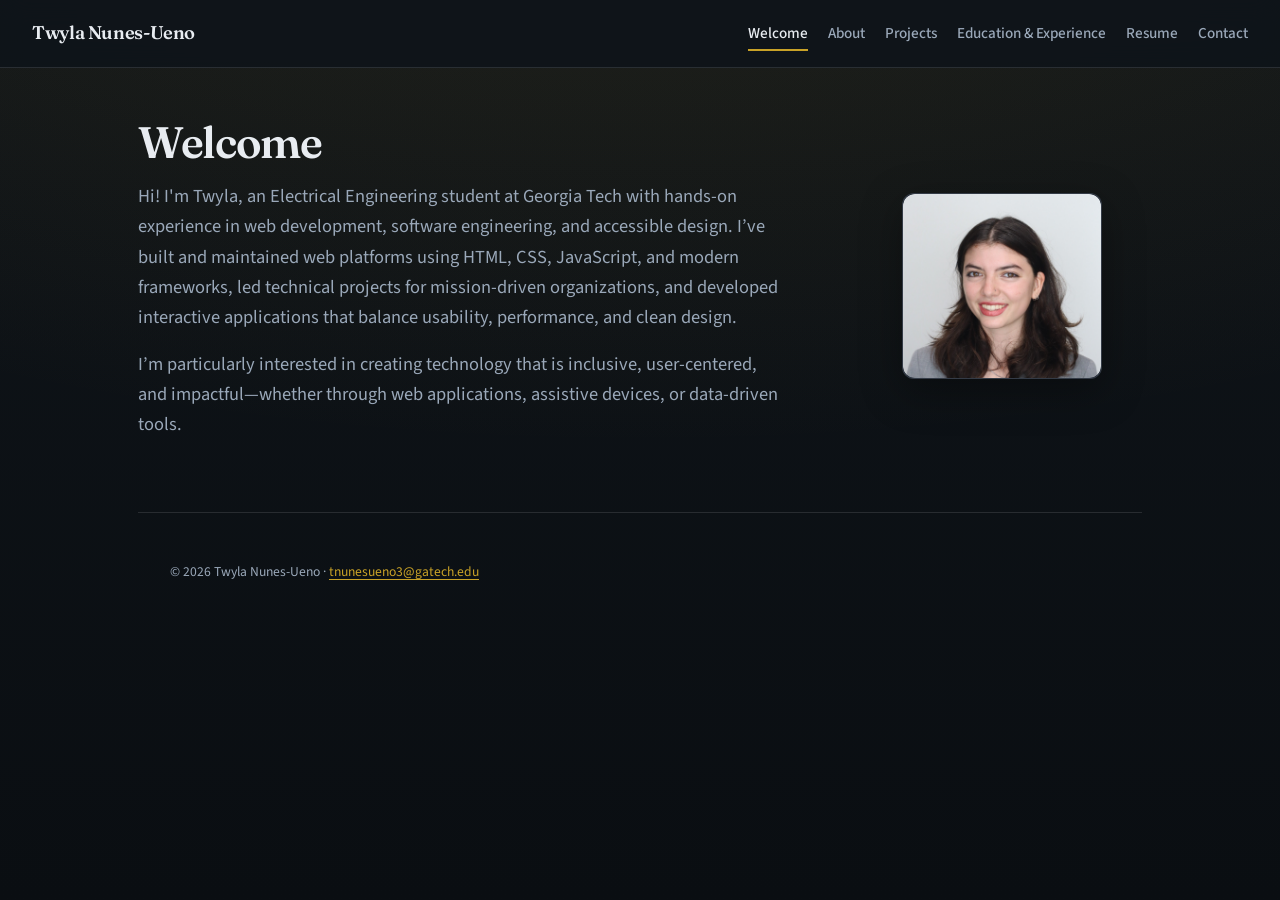
==== index.html @ 1e6d78b4 "BELLO FIRST COMMIT" ====
<!DOCTYPE html>
<html lang="en">
  <head>
    <meta charset="utf-8" />
    <meta name="viewport" content="width=device-width, initial-scale=1" />
    <title>Twyla Nunes-Ueno | Welcome</title>
    <meta
      name="description"
      content="Electrical Engineering student at Georgia Tech — portfolio, projects, and resume."
    />
    <link rel="preconnect" href="https://fonts.googleapis.com" />
    <link rel="preconnect" href="https://fonts.gstatic.com" crossorigin />
    <link
      href="https://fonts.googleapis.com/css2?family=Fraunces:opsz,wght@9..144,500;9..144,600&family=Source+Sans+3:ital,wght@0,400;0,600;1,400&display=swap"
      rel="stylesheet"
    />
    <link rel="stylesheet" href="css/styles.css" />
  </head>
  <body>
    <header class="site-header">
      <a class="logo" href="index.html">Twyla Nunes-Ueno</a>
      <button
        type="button"
        class="nav-toggle"
        aria-expanded="false"
        aria-controls="site-nav"
      >
        Menu
      </button>
      <nav class="site-nav" id="site-nav" aria-label="Primary">
        <ul>
          <li><a href="index.html">Welcome</a></li>
          <li><a href="about.html">About</a></li>
          <li><a href="projects.html">Projects</a></li>
          <li><a href="education.html">Education &amp; Experience</a></li>
          <li><a href="resume.html">Resume</a></li>
          <li><a href="contact.html">Contact</a></li>
        </ul>
      </nav>
    </header>

    <main>
      <section class="hero">
        <div class="hero-text">
          <h1>Welcome</h1>
          <p class="lead">
            Hi! I'm Twyla, an Electrical Engineering student at Georgia Tech with hands-on experience in web development, software engineering, and accessible design. I’ve built and maintained web platforms using HTML, CSS, JavaScript, and modern frameworks, led technical projects for mission-driven organizations, and developed interactive applications that balance usability, performance, and clean design.
          </p>
          <p class="lead">
          I’m particularly interested in creating technology that is inclusive, user-centered, and impactful—whether through web applications, assistive devices, or data-driven tools.
          </p>
        
        </div>
        <figure class="hero-card">
          <img
            src="Twyla Nunes-Ueno_Headshot.jpg"
            alt="Placeholder graphic inviting a professional headshot upload"
            width="560"
            height="640"
          />
        </figure>
      </section>

    <footer class="site-footer">
      <p style="margin-top: 1rem">
        © <span id="y"></span> Twyla Nunes-Ueno ·
        <a href="mailto:tnunesueno3@gatech.edu">tnunesueno3@gatech.edu</a>
      </p>
      <script>
        document.getElementById("y").textContent = new Date().getFullYear();
      </script>
    </footer>

    <script src="js/data.js"></script>
    <script src="js/main.js"></script>
  </body>
</html>
---- css/styles.css ----
/* Twyla Nunes-Ueno — ePortfolio */
:root {
  --bg: #0f1419;
  --bg-elevated: #1a222d;
  --surface: #232f3e;
  --text: #e8ecf1;
  --text-muted: #9aa8b9;
  --accent: #c9a227;
  --accent-soft: rgba(201, 162, 39, 0.15);
  --accent-hover: #e0b82e;
  --border: rgba(232, 236, 241, 0.12);
  --font-sans: "Source Sans 3", "Segoe UI", system-ui, sans-serif;
  --font-display: "Fraunces", Georgia, serif;
  --radius: 12px;
  --shadow: 0 12px 40px rgba(0, 0, 0, 0.35);
  --max: 72ch;
  --header-h: 4.25rem;
}

*,
*::before,
*::after {
  box-sizing: border-box;
}

html {
  scroll-behavior: smooth;
}

body {
  margin: 0;
  min-height: 100vh;
  font-family: var(--font-sans);
  font-size: 1.05rem;
  line-height: 1.65;
  color: var(--text);
  background: var(--bg);
  background-image:
    radial-gradient(ellipse 120% 80% at 50% -30%, rgba(201, 162, 39, 0.12), transparent),
    linear-gradient(180deg, var(--bg) 0%, #0a0e12 100%);
}

img {
  max-width: 100%;
  height: auto;
  display: block;
  border-radius: var(--radius);
}

a {
  color: var(--accent);
  text-decoration-thickness: 1px;
  text-underline-offset: 3px;
}

a:hover {
  color: var(--accent-hover);
}

.site-header {
  position: sticky;
  top: 0;
  z-index: 100;
  display: flex;
  align-items: center;
  justify-content: space-between;
  gap: 1rem;
  padding: 0.75rem clamp(1rem, 4vw, 2rem);
  min-height: var(--header-h);
  background: rgba(15, 20, 25, 0.92);
  backdrop-filter: blur(12px);
  border-bottom: 1px solid var(--border);
}

.logo {
  font-family: var(--font-display);
  font-weight: 600;
  font-size: 1.15rem;
  color: var(--text);
  text-decoration: none;
  letter-spacing: -0.02em;
}

.logo:hover {
  color: var(--accent);
}

.nav-toggle {
  display: none;
  background: var(--surface);
  border: 1px solid var(--border);
  color: var(--text);
  padding: 0.5rem 0.75rem;
  border-radius: 8px;
  cursor: pointer;
  font-size: 0.9rem;
}

.site-nav ul {
  list-style: none;
  margin: 0;
  padding: 0;
  display: flex;
  flex-wrap: wrap;
  gap: 0.25rem 1.25rem;
  align-items: center;
}

.site-nav a {
  color: var(--text-muted);
  text-decoration: none;
  font-weight: 500;
  font-size: 0.95rem;
  padding: 0.35rem 0;
  border-bottom: 2px solid transparent;
}

.site-nav a:hover,
.site-nav a[aria-current="page"] {
  color: var(--text);
  border-bottom-color: var(--accent);
}

main {
  padding: clamp(1.5rem, 4vw, 3rem);
  padding-bottom: 4rem;
  max-width: 1100px;
  margin: 0 auto;
}

.hero {
  display: grid;
  gap: clamp(1.5rem, 3vw, 2.5rem);
  align-items: center;
  margin-bottom: clamp(2rem, 5vw, 3.5rem);
}

@media (min-width: 768px) {
  .hero {
    grid-template-columns: 1fr 280px;
  }
}

.hero-text h1 {
  font-family: var(--font-display);
  font-size: clamp(2rem, 5vw, 2.75rem);
  font-weight: 600;
  line-height: 1.2;
  margin: 0 0 0.75rem;
  letter-spacing: -0.03em;
}

.lead {
  font-size: 1.15rem;
  color: var(--text-muted);
  margin: 0 0 1rem;
  max-width: var(--max);
}

.hero-card {
  background: var(--bg-elevated);
  border: 1px solid var(--border);
  border-radius: var(--radius);
  overflow: hidden;
  box-shadow: var(--shadow);
}

.hero-card figcaption {
  padding: 0.65rem 1rem;
  font-size: 0.8rem;
  color: var(--text-muted);
  border-top: 1px solid var(--border);
}

.quote-block {
  margin: 2rem 0;
  padding: 1.25rem 1.5rem;
  border-left: 4px solid var(--accent);
  background: var(--accent-soft);
  border-radius: 0 var(--radius) var(--radius) 0;
  max-width: var(--max);
}

.quote-block blockquote {
  margin: 0;
  font-family: var(--font-display);
  font-size: 1.2rem;
  font-style: italic;
  line-height: 1.5;
}

.quote-block cite {
  display: block;
  margin-top: 0.75rem;
  font-size: 0.9rem;
  font-style: normal;
  color: var(--text-muted);
}

.roadmap {
  display: grid;
  gap: 1rem;
  margin-top: 2rem;
}

@media (min-width: 600px) {
  .roadmap {
    grid-template-columns: repeat(2, 1fr);
  }
}

.roadmap a {
  display: block;
  padding: 1.25rem 1.35rem;
  background: var(--bg-elevated);
  border: 1px solid var(--border);
  border-radius: var(--radius);
  color: var(--text);
  text-decoration: none;
  transition: border-color 0.2s, transform 0.2s;
}

.roadmap a:hover {
  border-color: var(--accent);
  transform: translateY(-2px);
}

.roadmap h2 {
  font-family: var(--font-display);
  font-size: 1.1rem;
  margin: 0 0 0.35rem;
  color: var(--accent);
}

.roadmap p {
  margin: 0;
  font-size: 0.95rem;
  color: var(--text-muted);
}

.page-title {
  font-family: var(--font-display);
  font-size: clamp(1.75rem, 4vw, 2.25rem);
  margin: 0 0 0.5rem;
}

.subtitle {
  color: var(--text-muted);
  margin: 0 0 2rem;
  max-width: 60ch;
}

.prose {
  max-width: var(--max);
}

#education-section {
  margin-bottom: 3rem;
}

.prose h2 {
  font-family: var(--font-display);
  font-size: 1.35rem;
  margin: 2rem 0 0.75rem;
  color: var(--text);
}

.prose h3 {
  font-size: 1.1rem;
  margin: 1.5rem 0 0.5rem;
  color: var(--accent);
}

.prose p {
  margin: 0 0 1rem;
}

.prose ul {
  margin: 0 0 1rem;
  padding-left: 1.35rem;
}

.prose li {
  margin-bottom: 0.35rem;
}

.skills-grid {
  display: grid;
  grid-template-columns: repeat(auto-fit, minmax(200px, 1fr));
  gap: 1.5rem;
}

.skill-category h3 {
  font-size: 1rem;
  margin: 0 0 0.5rem;
  color: var(--accent);
}

.skill-category p {
  margin: 0;
  font-size: 0.9rem;
  color: var(--text-muted);
}

.timeline {
  position: relative;
  margin: 2rem 0;
  padding-left: 1.5rem;
  border-left: 2px solid var(--accent);
}

.timeline-item {
  margin-bottom: 1.75rem;
  padding-left: 0.5rem;
}

.timeline-item h3 {
  margin: 0 0 0.25rem;
  font-size: 1.05rem;
}

.timeline-meta {
  font-size: 0.9rem;
  color: var(--text-muted);
  margin: 0 0 0.5rem;
}

.steps-list {
  counter-reset: step;
  list-style: none;
  padding: 0;
  margin: 1rem 0 2rem;
}

.steps-list li {
  counter-increment: step;
  position: relative;
  padding: 0.85rem 1rem 0.85rem 3rem;
  margin-bottom: 0.75rem;
  background: var(--bg-elevated);
  border-radius: var(--radius);
  border: 1px solid var(--border);
}

.steps-list li::before {
  content: counter(step);
  position: absolute;
  left: 1rem;
  top: 50%;
  transform: translateY(-50%);
  width: 1.75rem;
  height: 1.75rem;
  line-height: 1.75rem;
  text-align: center;
  font-weight: 700;
  font-size: 0.85rem;
  background: var(--accent);
  color: var(--bg);
  border-radius: 50%;
}

.project-list {
  display: flex;
  flex-direction: column;
  gap: 2.5rem;
}

.project-card {
  background: var(--bg-elevated);
  border: 1px solid var(--border);
  border-radius: var(--radius);
  overflow: hidden;
  box-shadow: var(--shadow);
}

.project-card.featured {
  border-color: rgba(201, 162, 39, 0.35);
}

.project-card-header {
  padding: 1.25rem 1.5rem 0;
}

.project-card-header h2 {
  font-family: var(--font-display);
  font-size: 1.45rem;
  margin: 0 0 0.35rem;
}

.project-meta {
  font-size: 0.9rem;
  color: var(--text-muted);
  margin: 0 0 1rem;
}

.tag-row {
  display: flex;
  flex-wrap: wrap;
  gap: 0.4rem;
  margin-bottom: 1rem;
}

.tag {
  font-size: 0.75rem;
  text-transform: uppercase;
  letter-spacing: 0.06em;
  padding: 0.25rem 0.55rem;
  background: var(--surface);
  border-radius: 6px;
  color: var(--text-muted);
}

.tag.highlight {
  background: var(--accent-soft);
  color: var(--accent);
}

.project-body {
  padding: 0 1.5rem 1.5rem;
}

.project-body .prose {
  max-width: none;
}

.project-media {
  display: grid;
  gap: 1rem;
  margin: 1rem 0;
}

@media (min-width: 640px) {
  .project-media.cols-2 {
    grid-template-columns: repeat(2, 1fr);
  }
}

.media-caption {
  font-size: 0.8rem;
  color: var(--text-muted);
  margin-top: 0.35rem;
}

.experience-grid,
.contact-grid {
  display: flex;
  flex-direction: column;
  gap: 1.5rem;
}

.education-grid {
  display: grid;
  gap: 1.5rem;
  width: 100%;
  max-width: 100%;
}

@media (min-width: 640px) {
  .education-grid {
    grid-template-columns: repeat(2, minmax(0, 1fr));
  }

  .contact-grid {
    display: grid;
    grid-template-columns: repeat(auto-fit, minmax(260px, 1fr));
    gap: 1.25rem;
  }
}

@media (min-width: 960px) {
  .education-grid {
    grid-template-columns: repeat(2, minmax(360px, 1fr));
  }
}

.exp-card {
  background: var(--bg-elevated);
  border: 1px solid var(--border);
  border-radius: var(--radius);
  padding: 1.35rem 1.5rem;
}

.exp-card h3 {
  margin: 0 0 0.25rem;
  font-size: 1.1rem;
}

.exp-card .org {
  color: var(--accent);
  font-weight: 600;
  margin: 0;
}

.exp-card .when {
  font-size: 0.9rem;
  color: var(--text-muted);
  margin: 0.25rem 0 0.75rem;
}

.resume-actions {
  display: flex;
  flex-wrap: wrap;
  gap: 0.75rem;
  margin: 1.5rem 0 2rem;
}

.btn {
  display: inline-flex;
  align-items: center;
  gap: 0.5rem;
  padding: 0.65rem 1.25rem;
  font-size: 0.95rem;
  font-weight: 600;
  border-radius: 8px;
  text-decoration: none;
  cursor: pointer;
  border: none;
  font-family: inherit;
}

.btn-primary {
  background: var(--accent);
  color: var(--bg);
}

.btn-primary:hover {
  background: var(--accent-hover);
  color: var(--bg);
}

.btn-secondary {
  background: transparent;
  color: var(--text);
  border: 1px solid var(--border);
}

.btn-secondary:hover {
  border-color: var(--accent);
  color: var(--accent);
}

.resume-sheet {
  background: #fff;
  color: #1a1a1a;
  padding: clamp(1.5rem, 4vw, 2.5rem);
  border-radius: var(--radius);
  max-width: 8.5in;
  margin: 0 auto;
  box-shadow: var(--shadow);
  font-size: 0.95rem;
  line-height: 1.5;
}

.resume-sheet h1 {
  font-size: 1.5rem;
  margin: 0 0 0.25rem;
  color: #111;
}

.resume-sheet .contact-line {
  font-size: 0.9rem;
  color: #444;
  margin: 0 0 1.25rem;
  border-bottom: 2px solid #c9a227;
  padding-bottom: 0.75rem;
}

.resume-sheet h2 {
  font-size: 0.85rem;
  text-transform: uppercase;
  letter-spacing: 0.08em;
  color: #333;
  margin: 1.25rem 0 0.5rem;
  border-bottom: 1px solid #ddd;
  padding-bottom: 0.25rem;
}

.resume-sheet h3 {
  font-size: 1rem;
  margin: 0.75rem 0 0.15rem;
  color: #111;
}

.resume-sheet .resume-meta {
  font-size: 0.85rem;
  color: #555;
  margin: 0 0 0.35rem;
}

.resume-sheet ul {
  margin: 0 0 0.5rem;
  padding-left: 1.2rem;
}

.resume-sheet li {
  margin-bottom: 0.25rem;
}

.resume-sheet .skills-block {
  columns: 2;
  gap: 1.5rem;
}

@media (max-width: 500px) {
  .resume-sheet .skills-block {
    columns: 1;
  }
}

.site-footer {
  margin-top: auto;
  padding: 2rem clamp(1rem, 4vw, 2rem);
  border-top: 1px solid var(--border);
  font-size: 0.85rem;
  color: var(--text-muted);
  max-width: 1100px;
  margin-left: auto;
  margin-right: auto;
}

.site-footer h2 {
  font-size: 0.9rem;
  margin: 0 0 0.5rem;
  color: var(--text);
}

.credits-list {
  margin: 0;
  padding-left: 1.2rem;
}

.credits-list li {
  margin-bottom: 0.35rem;
}

.visually-hidden {
  position: absolute;
  width: 1px;
  height: 1px;
  padding: 0;
  margin: -1px;
  overflow: hidden;
  clip: rect(0, 0, 0, 0);
  border: 0;
}

/* Decorative SVG on welcome */
.hero-graphic {
  width: 100%;
  max-width: 320px;
  margin: 0 auto;
  opacity: 0.9;
}

@media (max-width: 767px) {
  .nav-toggle {
    display: block;
  }

  .site-nav {
    position: absolute;
    top: 100%;
    left: 0;
    right: 0;
    background: var(--bg-elevated);
    border-bottom: 1px solid var(--border);
    padding: 1rem;
    display: none;
  }

  .site-nav.is-open {
    display: block;
  }

  .site-nav ul {
    flex-direction: column;
    align-items: stretch;
  }

  .site-header {
    flex-wrap: wrap;
  }

  .site-nav a[aria-current="page"] {
    border-bottom-color: transparent;
    color: var(--accent);
  }
}

body.nav-open {
  overflow: hidden;
}
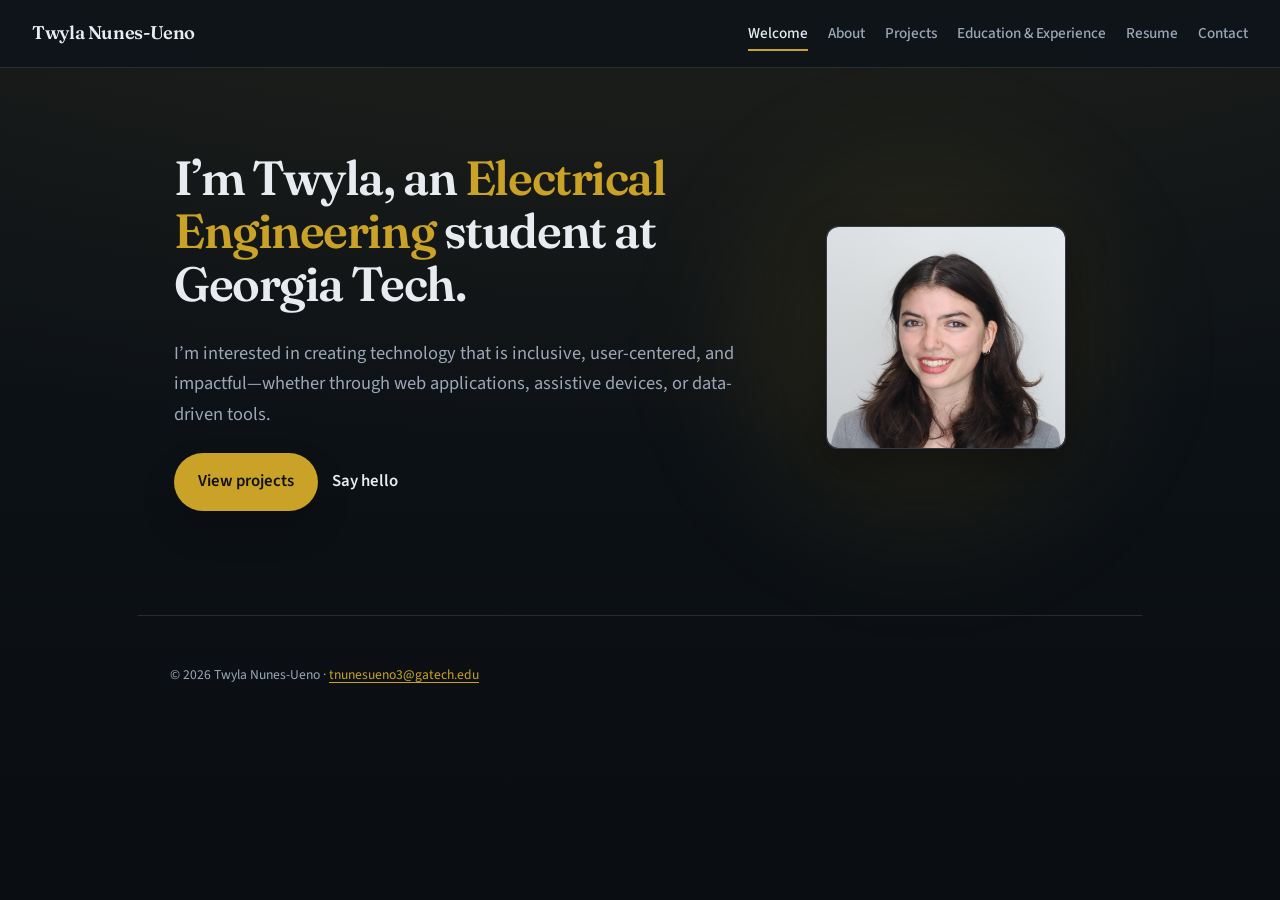
==== commit 3aa863fe: "new welcome page" ====
--- a/index.html
+++ b/index.html
@@ -42,14 +42,15 @@
     <main>
       <section class="hero">
         <div class="hero-text">
-          <h1>Welcome</h1>
+          <h1> I’m Twyla, an <span class="hero-highlight">Electrical Engineering</span> student at Georgia Tech.</h1>
+          <br>
           <p class="lead">
-            Hi! I'm Twyla, an Electrical Engineering student at Georgia Tech with hands-on experience in web development, software engineering, and accessible design. I’ve built and maintained web platforms using HTML, CSS, JavaScript, and modern frameworks, led technical projects for mission-driven organizations, and developed interactive applications that balance usability, performance, and clean design.
+            I’m interested in creating technology that is inclusive, user-centered, and impactful—whether through web applications, assistive devices, or data-driven tools.
           </p>
-          <p class="lead">
-          I’m particularly interested in creating technology that is inclusive, user-centered, and impactful—whether through web applications, assistive devices, or data-driven tools.
-          </p>
-        
+          <div class="hero-actions">
+            <a class="hero-button" href="projects.html">View projects</a>
+            <a class="hero-link" href="contact.html">Say hello</a>
+          </div>
         </div>
         <figure class="hero-card">
           <img
--- a/css/styles.css
+++ b/css/styles.css
@@ -129,40 +129,199 @@
 }
 
 .hero {
+  position: relative;
   display: grid;
   gap: clamp(1.5rem, 3vw, 2.5rem);
   align-items: center;
   margin-bottom: clamp(2rem, 5vw, 3.5rem);
+  padding: clamp(1.5rem, 3vw, 2.25rem);
+}
+
+.hero::before {
+  content: "";
+  position: absolute;
+  top: -20%;
+  right: -10%;
+  width: 40rem;
+  height: 40rem;
+  border-radius: 50%;
+  background: radial-gradient(circle at center, rgba(201, 162, 39, 0.16), transparent 55%);
+  filter: blur(45px);
+  pointer-events: none;
+  z-index: 0;
 }
 
 @media (min-width: 768px) {
   .hero {
-    grid-template-columns: 1fr 280px;
-  }
+    grid-template-columns: 1fr 320px;
+  }
+}
+
+.hero-text {
+  position: relative;
+  z-index: 1;
 }
 
 .hero-text h1 {
   font-family: var(--font-display);
-  font-size: clamp(2rem, 5vw, 2.75rem);
+  font-size: clamp(2rem, 5vw, 3rem);
   font-weight: 600;
-  line-height: 1.2;
+  line-height: 1.1;
+  margin: 0;
+  letter-spacing: -0.03em;
+}
+
+.hero-highlight {
+  color: var(--accent);
+}
+
+.eyebrow {
   margin: 0 0 0.75rem;
-  letter-spacing: -0.03em;
-}
-
-.lead {
-  font-size: 1.15rem;
-  color: var(--text-muted);
-  margin: 0 0 1rem;
-  max-width: var(--max);
+  color: var(--accent);
+  font-size: 0.85rem;
+  letter-spacing: 0.24em;
+  text-transform: uppercase;
+}
+
+.hero-actions {
+  display: flex;
+  flex-wrap: wrap;
+  gap: 0.85rem;
+  margin: 1.5rem 0 0.75rem;
+}
+
+.hero-button,
+.hero-link {
+  font-weight: 600;
+  transition: transform 0.2s ease, background-color 0.2s ease, color 0.2s ease;
+}
+
+.hero-button {
+  display: inline-flex;
+  align-items: center;
+  justify-content: center;
+  padding: 0.95rem 1.5rem;
+  border-radius: 999px;
+  background: var(--accent);
+  color: #111;
+  text-decoration: none;
+  box-shadow: 0 18px 35px rgba(0, 0, 0, 0.18);
+}
+
+.hero-button:hover {
+  background: var(--accent-hover);
+  transform: translateY(-1px);
+}
+
+.hero-link {
+  color: var(--text);
+  text-decoration: none;
+  align-self: center;
+  border-bottom: 1px solid transparent;
+}
+
+.hero-link:hover {
+  border-bottom-color: var(--accent);
+}
+
+.hero-features {
+  display: grid;
+  gap: 1rem;
+  margin-top: 1.25rem;
+}
+
+@media (min-width: 640px) {
+  .hero-features {
+    grid-template-columns: repeat(3, minmax(0, 1fr));
+  }
+}
+
+.feature-card {
+  padding: 1.2rem 1.25rem;
+  background: rgba(255, 255, 255, 0.04);
+  border: 1px solid rgba(255, 255, 255, 0.08);
+  border-radius: var(--radius);
+}
+
+.feature-card p {
+  margin: 0 0 0.65rem;
+  color: var(--text-muted);
+  font-size: 0.85rem;
+  text-transform: uppercase;
+  letter-spacing: 0.12em;
+}
+
+.feature-card strong {
+  display: block;
+  color: var(--text);
+  font-size: 0.95rem;
+  line-height: 1.4;
 }
 
 .hero-card {
+  position: relative;
   background: var(--bg-elevated);
   border: 1px solid var(--border);
   border-radius: var(--radius);
   overflow: hidden;
   box-shadow: var(--shadow);
+  transition: transform 0.3s ease, box-shadow 0.3s ease;
+  z-index: 1;
+}
+
+.hero-card::before {
+  content: "";
+  position: absolute;
+  inset: -16px;
+  z-index: -1;
+  border-radius: calc(var(--radius) + 16px);
+  background: radial-gradient(circle at top left, rgba(201, 162, 39, 0.12), transparent 40%);
+}
+
+.hero-card:hover {
+  transform: translateY(-8px);
+  box-shadow: 0 24px 45px rgba(0, 0, 0, 0.32);
+}
+
+.hero-text > *,
+.hero-card {
+  opacity: 0;
+  transform: translateY(16px);
+  animation: fadeUp 0.7s ease forwards;
+}
+
+.hero-text h1 {
+  animation-delay: 0.1s;
+}
+
+.hero-text .lead {
+  animation-delay: 0.2s;
+}
+
+.hero-actions {
+  animation-delay: 0.3s;
+}
+
+.hero-features {
+  animation-delay: 0.35s;
+}
+
+.hero-card {
+  animation-delay: 0.4s;
+}
+
+@keyframes fadeUp {
+  to {
+    opacity: 1;
+    transform: translateY(0);
+  }
+}
+
+.lead {
+  font-size: 1.15rem;
+  color: var(--text-muted);
+  margin: 0 0 1rem;
+  max-width: var(--max);
 }
 
 .hero-card figcaption {
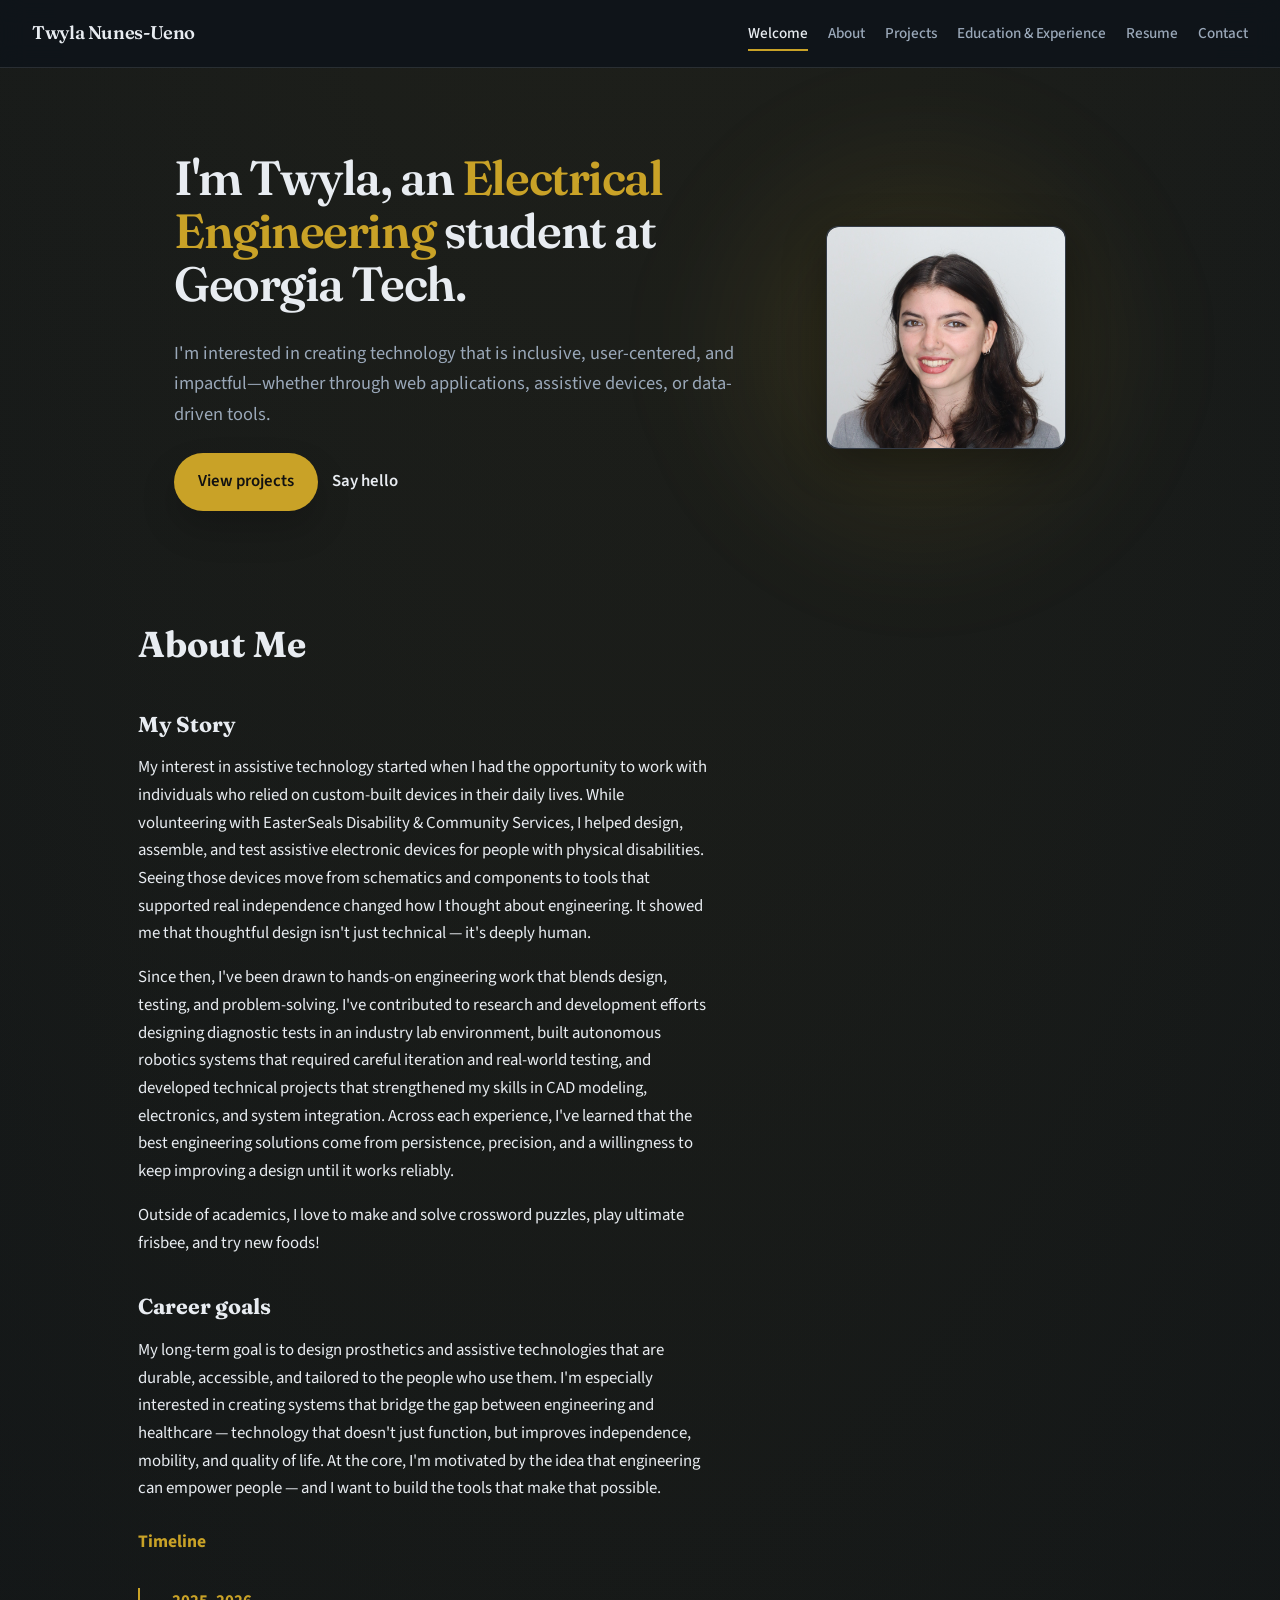
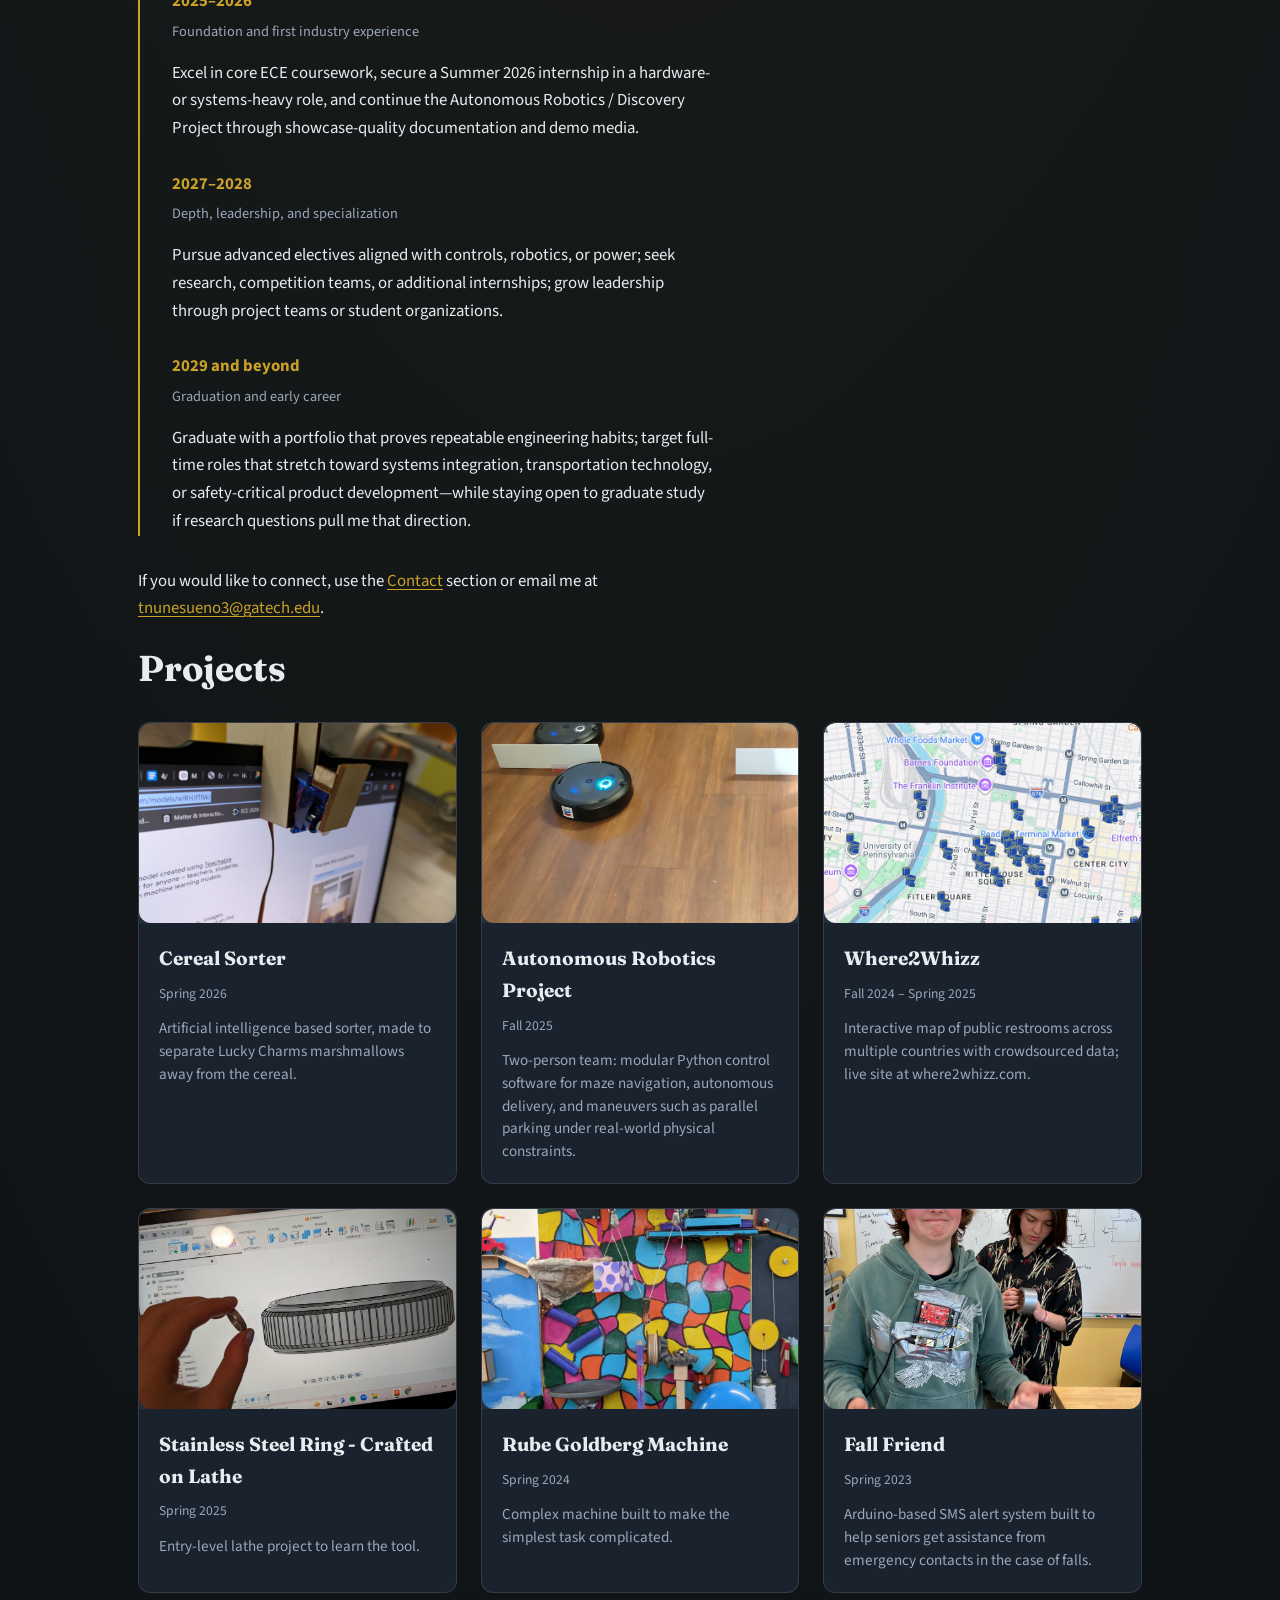
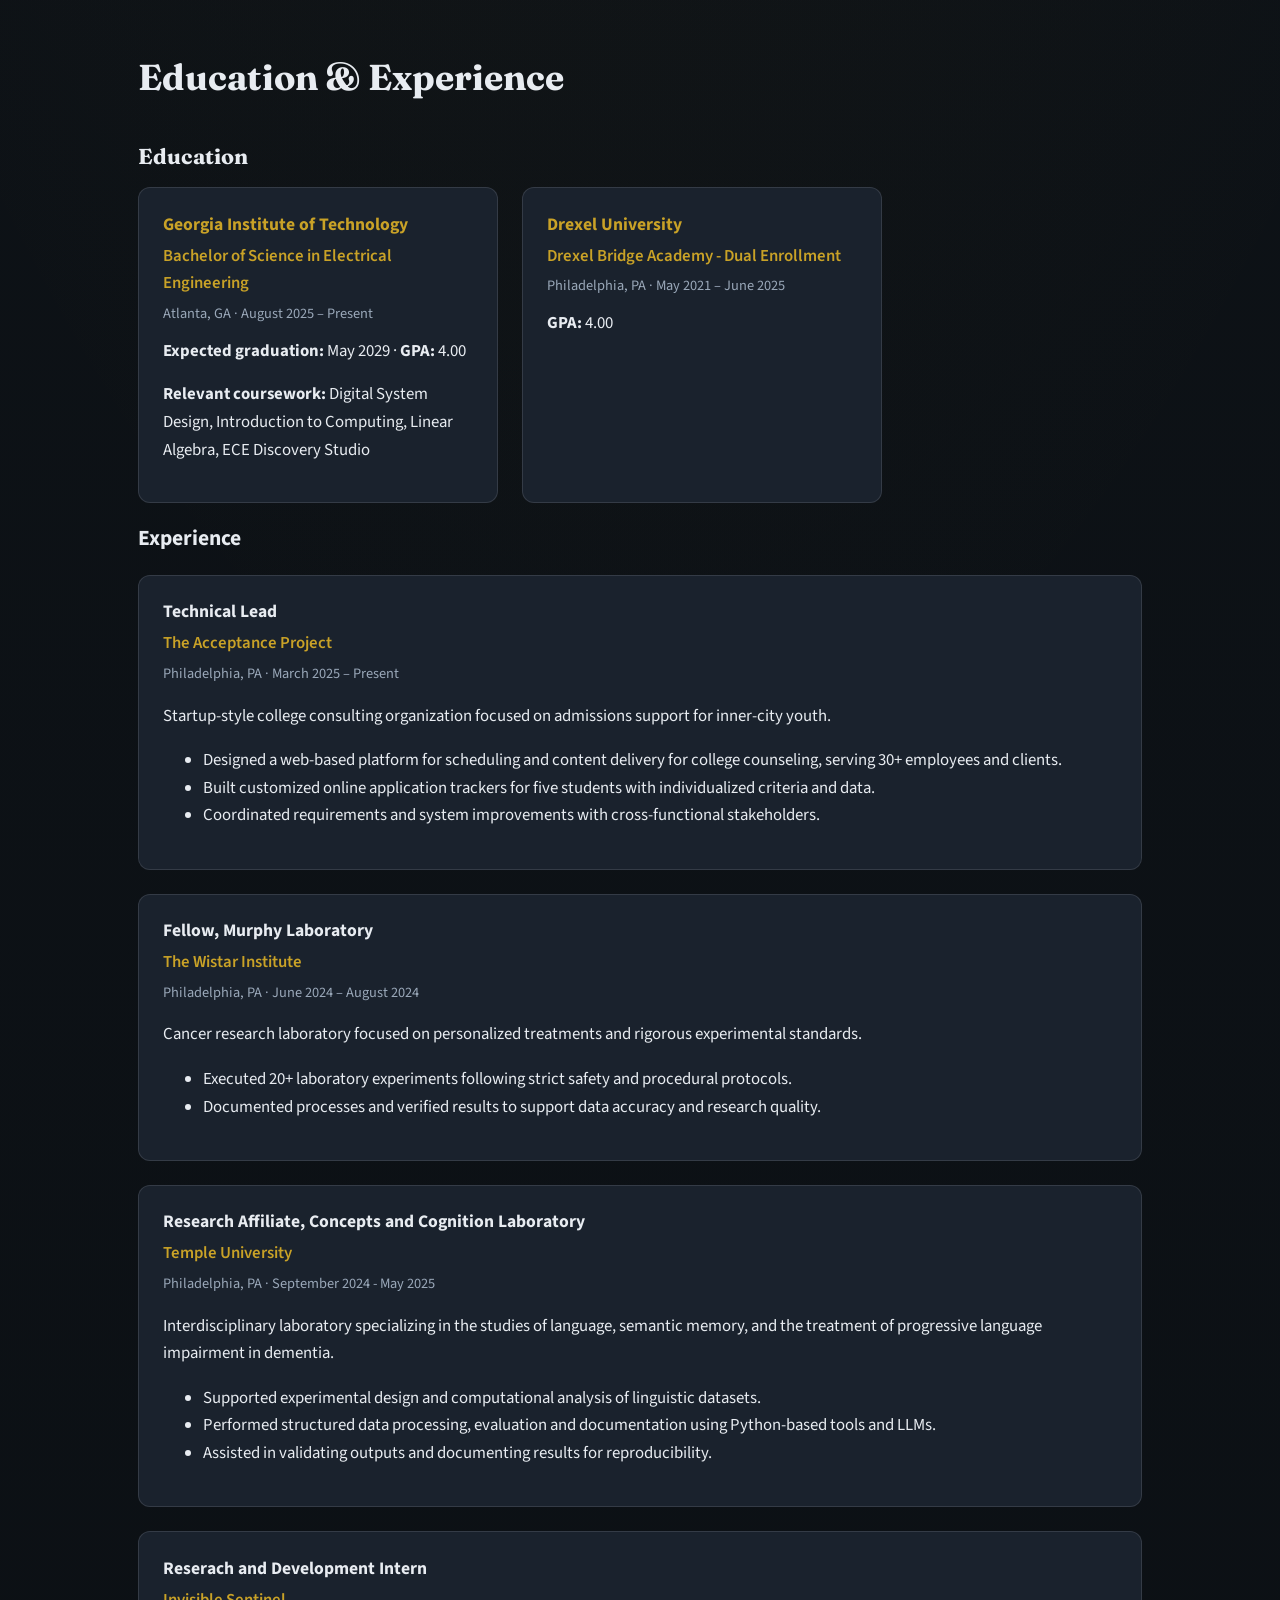
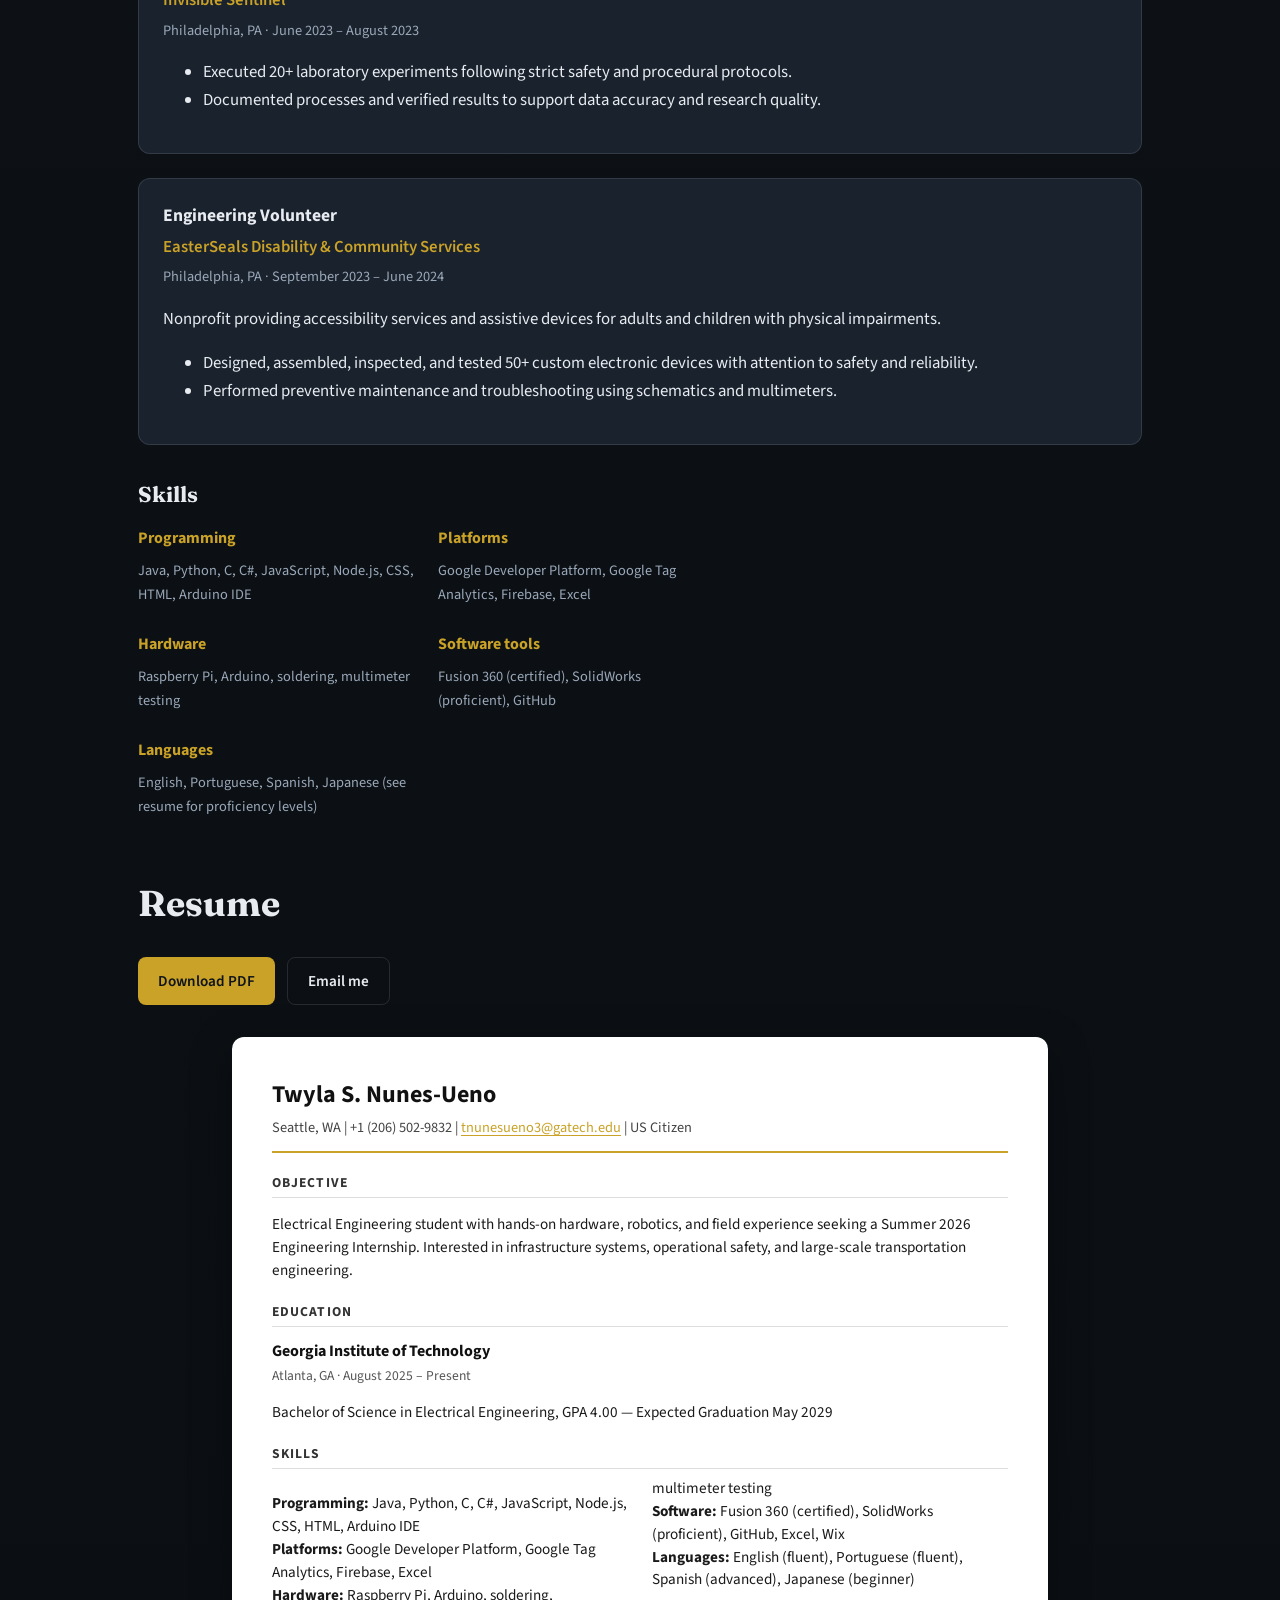
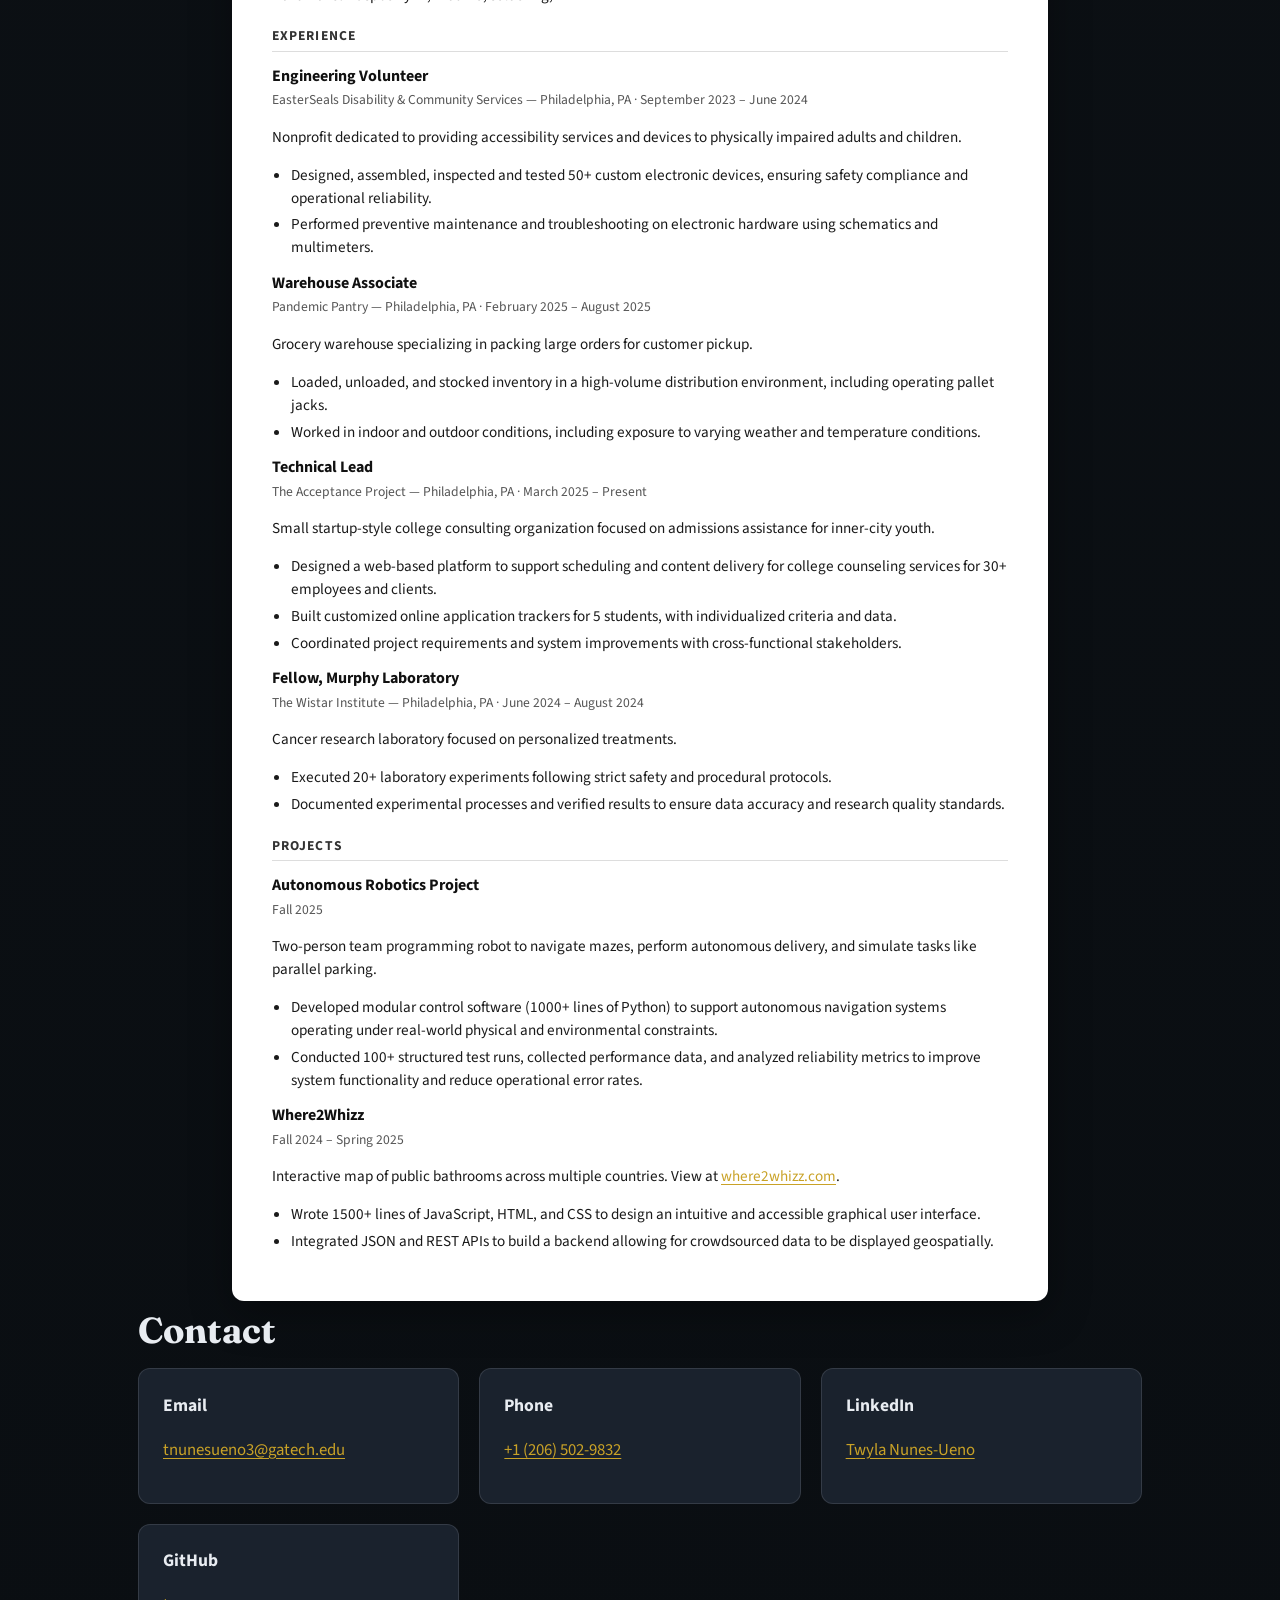
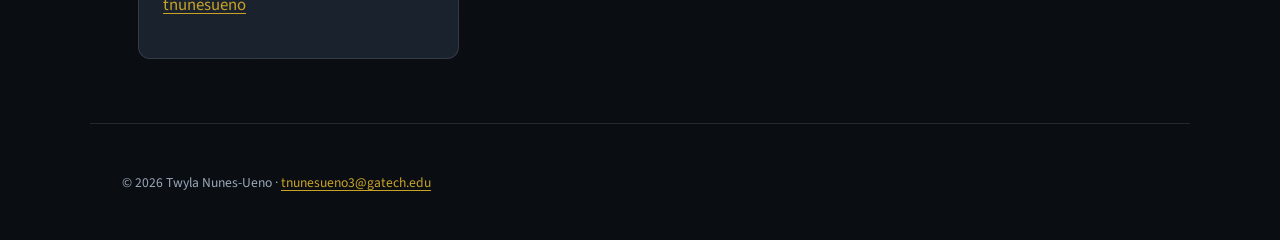
==== commit aa0fbded: "fixed up projects page and made infinite scroll" ====
--- a/index.html
+++ b/index.html
@@ -18,7 +18,7 @@
   </head>
   <body>
     <header class="site-header">
-      <a class="logo" href="index.html">Twyla Nunes-Ueno</a>
+      <a class="logo" href="#welcome">Twyla Nunes-Ueno</a>
       <button
         type="button"
         class="nav-toggle"
@@ -29,27 +29,28 @@
       </button>
       <nav class="site-nav" id="site-nav" aria-label="Primary">
         <ul>
-          <li><a href="index.html">Welcome</a></li>
-          <li><a href="about.html">About</a></li>
-          <li><a href="projects.html">Projects</a></li>
-          <li><a href="education.html">Education &amp; Experience</a></li>
-          <li><a href="resume.html">Resume</a></li>
-          <li><a href="contact.html">Contact</a></li>
+          <li><a href="#welcome">Welcome</a></li>
+          <li><a href="#about">About</a></li>
+          <li><a href="#projects">Projects</a></li>
+          <li><a href="#education">Education &amp; Experience</a></li>
+          <li><a href="#resume">Resume</a></li>
+          <li><a href="#contact">Contact</a></li>
         </ul>
       </nav>
     </header>
 
     <main>
-      <section class="hero">
+      <!-- WELCOME SECTION -->
+      <section id="welcome" class="hero">
         <div class="hero-text">
-          <h1> I’m Twyla, an <span class="hero-highlight">Electrical Engineering</span> student at Georgia Tech.</h1>
+          <h1> I'm Twyla, an <span class="hero-highlight">Electrical Engineering</span> student at Georgia Tech.</h1>
           <br>
           <p class="lead">
-            I’m interested in creating technology that is inclusive, user-centered, and impactful—whether through web applications, assistive devices, or data-driven tools.
+            I'm interested in creating technology that is inclusive, user-centered, and impactful—whether through web applications, assistive devices, or data-driven tools.
           </p>
           <div class="hero-actions">
-            <a class="hero-button" href="projects.html">View projects</a>
-            <a class="hero-link" href="contact.html">Say hello</a>
+            <a class="hero-button" href="#projects">View projects</a>
+            <a class="hero-link" href="#contact">Say hello</a>
           </div>
         </div>
         <figure class="hero-card">
@@ -62,6 +63,373 @@
         </figure>
       </section>
 
+      <!-- ABOUT SECTION -->
+      <section id="about">
+        <h1 class="page-title">About Me</h1>
+
+        <article class="prose">
+
+          <h2>My Story</h2>
+          <p>
+            My interest in assistive technology started when I had the opportunity to work with individuals who relied on custom-built devices in their daily lives. While volunteering with EasterSeals Disability & Community Services, I helped design, assemble, and test assistive electronic devices for people with physical disabilities. Seeing those devices move from schematics and components to tools that supported real independence changed how I thought about engineering. It showed me that thoughtful design isn't just technical — it's deeply human.
+          </p>
+          <p>
+            Since then, I've been drawn to hands-on engineering work that blends design, testing, and problem-solving. I've contributed to research and development efforts designing diagnostic tests in an industry lab environment, built autonomous robotics systems that required careful iteration and real-world testing, and developed technical projects that strengthened my skills in CAD modeling, electronics, and system integration. Across each experience, I've learned that the best engineering solutions come from persistence, precision, and a willingness to keep improving a design until it works reliably.
+          </p>
+          <p>
+            Outside of academics, I love to make and solve crossword puzzles, play ultimate frisbee, and try new foods!
+          </p>
+
+          <h2>Career goals</h2>
+          <p>
+            My long-term goal is to design prosthetics and assistive technologies that are durable, accessible, and tailored to the people who use them. I'm especially interested in creating systems that bridge the gap between engineering and healthcare — technology that doesn't just function, but improves independence, mobility, and quality of life.
+            At the core, I'm motivated by the idea that engineering can empower people — and I want to build the tools that make that possible.
+          </p>
+    
+
+          <h3>Timeline</h3>
+          <div class="timeline">
+            <div class="timeline-item">
+              <h3>2025–2026</h3>
+              <p class="timeline-meta">Foundation and first industry experience</p>
+              <p>
+                Excel in core ECE coursework, secure a Summer 2026 internship in
+                a hardware- or systems-heavy role, and continue the Autonomous
+                Robotics / Discovery Project through showcase-quality
+                documentation and demo media.
+              </p>
+            </div>
+            <div class="timeline-item">
+              <h3>2027–2028</h3>
+              <p class="timeline-meta">Depth, leadership, and specialization</p>
+              <p>
+                Pursue advanced electives aligned with controls, robotics, or
+                power; seek research, competition teams, or additional internships;
+                grow leadership through project teams or student organizations.
+              </p>
+            </div>
+            <div class="timeline-item">
+              <h3>2029 and beyond</h3>
+              <p class="timeline-meta">Graduation and early career</p>
+              <p>
+                Graduate with a portfolio that proves repeatable engineering
+                habits; target full-time roles that stretch toward systems
+                integration, transportation technology, or safety-critical product
+                development—while staying open to graduate study if research
+                questions pull me that direction.
+              </p>
+            </div>
+          </div>
+
+          <p>
+            If you would like to connect, use the
+            <a href="#contact">Contact</a> section or email me at
+            <a href="mailto:tnunesueno3@gatech.edu">tnunesueno3@gatech.edu</a>.
+          </p>
+        </article>
+      </section>
+
+      <!-- PROJECTS SECTION -->
+      <section id="projects">
+        <h1 class="page-title">Projects</h1>
+        <div class="projects-grid" id="project-list-root"></div>
+      </section>
+
+      <!-- PROJECT MODAL -->
+      <div id="project-modal" class="project-modal" style="display: none;">
+        <div class="modal-overlay"></div>
+        <div class="modal-content">
+          <button class="modal-close" aria-label="Close project details">×</button>
+          <div class="modal-nav">
+            <button class="nav-prev" aria-label="Previous project">← Previous</button>
+            <button class="nav-next" aria-label="Next project">Next →</button>
+          </div>
+          <div id="modal-project-content"></div>
+        </div>
+      </div>
+
+      <!-- EDUCATION & EXPERIENCE SECTION -->
+       <br>
+       <br>
+      <section id="education">
+        <h1 class="page-title">Education &amp; Experience</h1>
+
+        <section class="prose">
+          <h2>Education</h2>
+          <div class="education-grid">
+            <div class="exp-card">
+              <h3 style="margin-top: 0">Georgia Institute of Technology</h3>
+              <p class="org">Bachelor of Science in Electrical Engineering</p>
+              <p class="when">Atlanta, GA · August 2025 – Present</p>
+              <p>
+                <strong>Expected graduation:</strong> May 2029 ·
+                <strong>GPA:</strong> 4.00
+              </p>
+              <p>
+                <strong>Relevant coursework:</strong> Digital System Design, Introduction to Computing, Linear Algebra, ECE Discovery Studio 
+              </p>
+            </div>
+
+            <div class="exp-card">
+              <h3 style="margin-top: 0">Drexel University</h3>
+              <p class="org">Drexel Bridge Academy - Dual Enrollment</p>
+              <p class="when">Philadelphia, PA · May 2021 – June 2025</p>
+              <p>
+                <strong>GPA:</strong> 4.00
+              </p>
+            </div>
+          </div>
+        </section>
+        
+        <section>
+          <h2 style="font-size: 1.35rem">Experience</h2>
+          <div class="experience-grid" id="experience-list-root"></div>
+        </section>
+
+        <section class="prose" style="margin-top: 2rem">
+          <h2>Skills</h2>
+          <div class="skills-grid">
+            <div class="skill-category">
+              <h3>Programming</h3>
+              <p>Java, Python, C, C#, JavaScript, Node.js, CSS, HTML, Arduino IDE</p>
+            </div>
+            <div class="skill-category">
+              <h3>Platforms</h3>
+              <p>Google Developer Platform, Google Tag Analytics, Firebase, Excel</p>
+            </div>
+            <div class="skill-category">
+              <h3>Hardware</h3>
+              <p>Raspberry Pi, Arduino, soldering, multimeter testing</p>
+            </div>
+            <div class="skill-category">
+              <h3>Software tools</h3>
+              <p>Fusion 360 (certified), SolidWorks (proficient), GitHub</p>
+            </div>
+            <div class="skill-category">
+              <h3>Languages</h3>
+              <p>English, Portuguese, Spanish, Japanese (see resume for proficiency levels)</p>
+            </div>
+          </div>
+        </section>
+      </section>
+
+      <!-- RESUME SECTION -->
+       <br>
+       <br>
+      <section id="resume">
+        <h1 class="page-title">Resume</h1>
+
+        <div class="resume-actions">
+          <a
+            class="btn btn-primary"
+            href="assets/Twyla-Nunes-Ueno-Resume.pdf"
+            download="Twyla-Nunes-Ueno-Resume.pdf"
+            >Download PDF</a
+          >
+          <a class="btn btn-secondary" href="mailto:tnunesueno3@gatech.edu"
+            >Email me</a
+          >
+        </div>
+
+        <article class="resume-sheet" aria-label="Resume content">
+          <h1>Twyla S. Nunes-Ueno</h1>
+          <p class="contact-line">
+            Seattle, WA | +1 (206) 502-9832 |
+            <a href="mailto:tnunesueno3@gatech.edu">tnunesueno3@gatech.edu</a> |
+            US Citizen
+          </p>
+
+          <h2>Objective</h2>
+          <p>
+            Electrical Engineering student with hands-on hardware, robotics, and
+            field experience seeking a Summer 2026 Engineering Internship.
+            Interested in infrastructure systems, operational safety, and
+            large-scale transportation engineering.
+          </p>
+
+          <h2>Education</h2>
+          <h3>Georgia Institute of Technology</h3>
+          <p class="resume-meta">Atlanta, GA · August 2025 – Present</p>
+          <p>
+            Bachelor of Science in Electrical Engineering, GPA 4.00 — Expected
+            Graduation May 2029
+          </p>
+
+          <h2>Skills</h2>
+          <div class="skills-block">
+            <p>
+              <strong>Programming:</strong> Java, Python, C, C#, JavaScript,
+              Node.js, CSS, HTML, Arduino IDE<br />
+              <strong>Platforms:</strong> Google Developer Platform, Google Tag
+              Analytics, Firebase, Excel<br />
+              <strong>Hardware:</strong> Raspberry Pi, Arduino, soldering,
+              multimeter testing<br />
+              <strong>Software:</strong> Fusion 360 (certified), SolidWorks
+              (proficient), GitHub, Excel, Wix<br />
+              <strong>Languages:</strong> English (fluent), Portuguese (fluent),
+              Spanish (advanced), Japanese (beginner)
+            </p>
+          </div>
+
+          <h2>Experience</h2>
+          <h3>Engineering Volunteer</h3>
+          <p class="resume-meta">
+            EasterSeals Disability &amp; Community Services — Philadelphia, PA ·
+            September 2023 – June 2024
+          </p>
+          <p>
+            Nonprofit dedicated to providing accessibility services and devices to
+            physically impaired adults and children.
+          </p>
+          <ul>
+            <li>
+              Designed, assembled, inspected and tested 50+ custom electronic
+              devices, ensuring safety compliance and operational reliability.
+            </li>
+            <li>
+              Performed preventive maintenance and troubleshooting on electronic
+              hardware using schematics and multimeters.
+            </li>
+          </ul>
+
+          <h3>Warehouse Associate</h3>
+          <p class="resume-meta">
+            Pandemic Pantry — Philadelphia, PA · February 2025 – August 2025
+          </p>
+          <p>
+            Grocery warehouse specializing in packing large orders for customer
+            pickup.
+          </p>
+          <ul>
+            <li>
+              Loaded, unloaded, and stocked inventory in a high-volume distribution
+              environment, including operating pallet jacks.
+            </li>
+            <li>
+              Worked in indoor and outdoor conditions, including exposure to
+              varying weather and temperature conditions.
+            </li>
+          </ul>
+
+          <h3>Technical Lead</h3>
+          <p class="resume-meta">
+            The Acceptance Project — Philadelphia, PA · March 2025 – Present
+          </p>
+          <p>
+            Small startup-style college consulting organization focused on
+            admissions assistance for inner-city youth.
+          </p>
+          <ul>
+            <li>
+              Designed a web-based platform to support scheduling and content
+              delivery for college counseling services for 30+ employees and
+              clients.
+            </li>
+            <li>
+              Built customized online application trackers for 5 students, with
+              individualized criteria and data.
+            </li>
+            <li>
+              Coordinated project requirements and system improvements with
+              cross-functional stakeholders.
+            </li>
+          </ul>
+
+          <h3>Fellow, Murphy Laboratory</h3>
+          <p class="resume-meta">
+            The Wistar Institute — Philadelphia, PA · June 2024 – August 2024
+          </p>
+          <p>
+            Cancer research laboratory focused on personalized treatments.
+          </p>
+          <ul>
+            <li>
+              Executed 20+ laboratory experiments following strict safety and
+              procedural protocols.
+            </li>
+            <li>
+              Documented experimental processes and verified results to ensure
+              data accuracy and research quality standards.
+            </li>
+          </ul>
+
+          <h2>Projects</h2>
+          <h3>Autonomous Robotics Project</h3>
+          <p class="resume-meta">Fall 2025</p>
+          <p>
+            Two-person team programming robot to navigate mazes, perform
+            autonomous delivery, and simulate tasks like parallel parking.
+          </p>
+          <ul>
+            <li>
+              Developed modular control software (1000+ lines of Python) to
+              support autonomous navigation systems operating under real-world
+              physical and environmental constraints.
+            </li>
+            <li>
+              Conducted 100+ structured test runs, collected performance data,
+              and analyzed reliability metrics to improve system functionality and
+              reduce operational error rates.
+            </li>
+          </ul>
+
+          <h3>Where2Whizz</h3>
+          <p class="resume-meta">Fall 2024 – Spring 2025</p>
+          <p>
+            Interactive map of public bathrooms across multiple countries. View at
+            <a href="https://where2whizz.com" target="_blank" rel="noopener noreferrer"
+              >where2whizz.com</a
+            >.
+          </p>
+          <ul>
+            <li>
+              Wrote 1500+ lines of JavaScript, HTML, and CSS to design an
+              intuitive and accessible graphical user interface.
+            </li>
+            <li>
+              Integrated JSON and REST APIs to build a backend allowing for
+              crowdsourced data to be displayed geospatially.
+            </li>
+          </ul>
+        </article>
+      </section>
+
+      <!-- CONTACT SECTION -->
+      <section id="contact">
+        <h1 class="page-title">Contact</h1>
+
+        <div class="contact-grid">
+          <article class="exp-card">
+            <h3 style="margin-top: 0">Email</h3>
+            <p>
+              <a href="mailto:tnunesueno3@gatech.edu">tnunesueno3@gatech.edu</a>
+            </p>
+          </article>
+
+          <article class="exp-card">
+            <h3 style="margin-top: 0">Phone</h3>
+            <p>
+              <a href="tel:+12065029832">+1 (206) 502-9832</a>
+            </p>
+          </article>
+
+          <article class="exp-card">
+            <h3 style="margin-top: 0">LinkedIn</h3>
+            <p>
+              <a href="https://www.linkedin.com/in/twyla-nunes-ueno-656a4432a/">Twyla Nunes-Ueno</a>
+            </p>
+          </article>
+
+          <article class="exp-card">
+            <h3 style="margin-top: 0">GitHub</h3>
+            <p>
+              <a href="https://github.com/tnunesueno">tnunesueno</a>
+            </p>
+          </article>
+        </div>
+      </section>
+    </main>
+
     <footer class="site-footer">
       <p style="margin-top: 1rem">
         © <span id="y"></span> Twyla Nunes-Ueno ·
--- a/css/styles.css
+++ b/css/styles.css
@@ -849,3 +849,209 @@
 body.nav-open {
   overflow: hidden;
 }
+
+/* PROJECTS GRID - TILE DESIGN */
+.projects-grid {
+  display: grid;
+  grid-template-columns: repeat(auto-fit, minmax(280px, 1fr));
+  gap: 1.5rem;
+  margin-top: 1.5rem;
+}
+
+.project-tile {
+  background: var(--bg-elevated);
+  border: 1px solid var(--border);
+  border-radius: var(--radius);
+  overflow: hidden;
+  cursor: pointer;
+  transition: all 0.3s ease;
+  display: flex;
+  flex-direction: column;
+  height: 100%;
+}
+
+.project-tile:hover {
+  transform: translateY(-6px);
+  box-shadow: 0 16px 32px rgba(0, 0, 0, 0.3);
+  border-color: var(--accent);
+}
+
+.project-tile-image {
+  width: 100%;
+  height: 200px;
+  overflow: hidden;
+  background: var(--surface);
+}
+
+.project-tile-image img {
+  width: 100%;
+  height: 100%;
+  object-fit: cover;
+  transition: transform 0.3s ease;
+}
+
+.project-tile:hover .project-tile-image img {
+  transform: scale(1.05);
+}
+
+.project-tile-content {
+  padding: 1.25rem;
+  display: flex;
+  flex-direction: column;
+  flex-grow: 1;
+}
+
+.project-tile-content h3 {
+  margin: 0 0 0.5rem;
+  font-family: var(--font-display);
+  font-size: 1.2rem;
+  color: var(--text);
+}
+
+.project-tile-meta {
+  font-size: 0.85rem;
+  color: var(--text-muted);
+  margin: 0 0 0.75rem;
+}
+
+.project-tile-tagline {
+  font-size: 0.95rem;
+  color: var(--text-muted);
+  line-height: 1.5;
+  margin: 0;
+  flex-grow: 1;
+}
+
+/* MODAL STYLES */
+.project-modal {
+  position: fixed;
+  inset: 0;
+  z-index: 1000;
+  display: flex;
+  align-items: center;
+  justify-content: center;
+}
+
+.modal-overlay {
+  position: absolute;
+  inset: 0;
+  background: rgba(0, 0, 0, 0.7);
+  backdrop-filter: blur(4px);
+  z-index: -1;
+}
+
+.modal-content {
+  position: relative;
+  background: var(--bg-elevated);
+  border: 1px solid var(--border);
+  border-radius: var(--radius);
+  max-width: 90vw;
+  max-height: 90vh;
+  width: 100%;
+  overflow-y: auto;
+  box-shadow: var(--shadow);
+  padding: 0;
+  display: flex;
+  flex-direction: column;
+}
+
+@media (min-width: 768px) {
+  .modal-content {
+    max-width: 800px;
+  }
+}
+
+.modal-close {
+  position: absolute;
+  top: 1rem;
+  right: 1rem;
+  background: transparent;
+  border: 1px solid var(--border);
+  color: var(--text);
+  font-size: 1.5rem;
+  width: 2.5rem;
+  height: 2.5rem;
+  border-radius: 50%;
+  cursor: pointer;
+  display: flex;
+  align-items: center;
+  justify-content: center;
+  transition: all 0.2s ease;
+  z-index: 10;
+}
+
+.modal-close:hover {
+  background: var(--surface);
+  border-color: var(--accent);
+  color: var(--accent);
+}
+
+.modal-nav {
+  display: flex;
+  justify-content: space-between;
+  gap: 1rem;
+  padding: 1.5rem 2rem 0;
+  flex-wrap: wrap;
+}
+
+.nav-prev,
+.nav-next {
+  padding: 0.75rem 1.25rem;
+  background: var(--surface);
+  border: 1px solid var(--border);
+  color: var(--text);
+  border-radius: 8px;
+  cursor: pointer;
+  font-weight: 600;
+  transition: all 0.2s ease;
+}
+
+.nav-prev:hover,
+.nav-next:hover {
+  border-color: var(--accent);
+  color: var(--accent);
+  background: rgba(201, 162, 39, 0.1);
+}
+
+#modal-project-content {
+  color: var(--text);
+  padding: 1rem 2rem 2rem;
+  overflow-y: auto;
+}
+
+#modal-project-content h2 {
+  font-family: var(--font-display);
+  font-size: 1.8rem;
+  margin: 2rem 0 0.5rem;
+}
+
+#modal-project-content .project-meta {
+  font-size: 0.95rem;
+  color: var(--text-muted);
+  margin-bottom: 1rem;
+}
+
+#modal-project-content .tag-row {
+  margin: 1rem 0;
+}
+
+#modal-project-content figure {
+  margin: 2rem 0;
+}
+
+#modal-project-content figure img {
+  width: 100%;
+  height: auto;
+  border-radius: var(--radius);
+}
+
+#modal-project-content .media-caption {
+  margin-top: 0.5rem;
+  text-align: center;
+  font-style: italic;
+}
+
+#modal-project-content p {
+  line-height: 1.7;
+  margin: 1rem 0;
+}
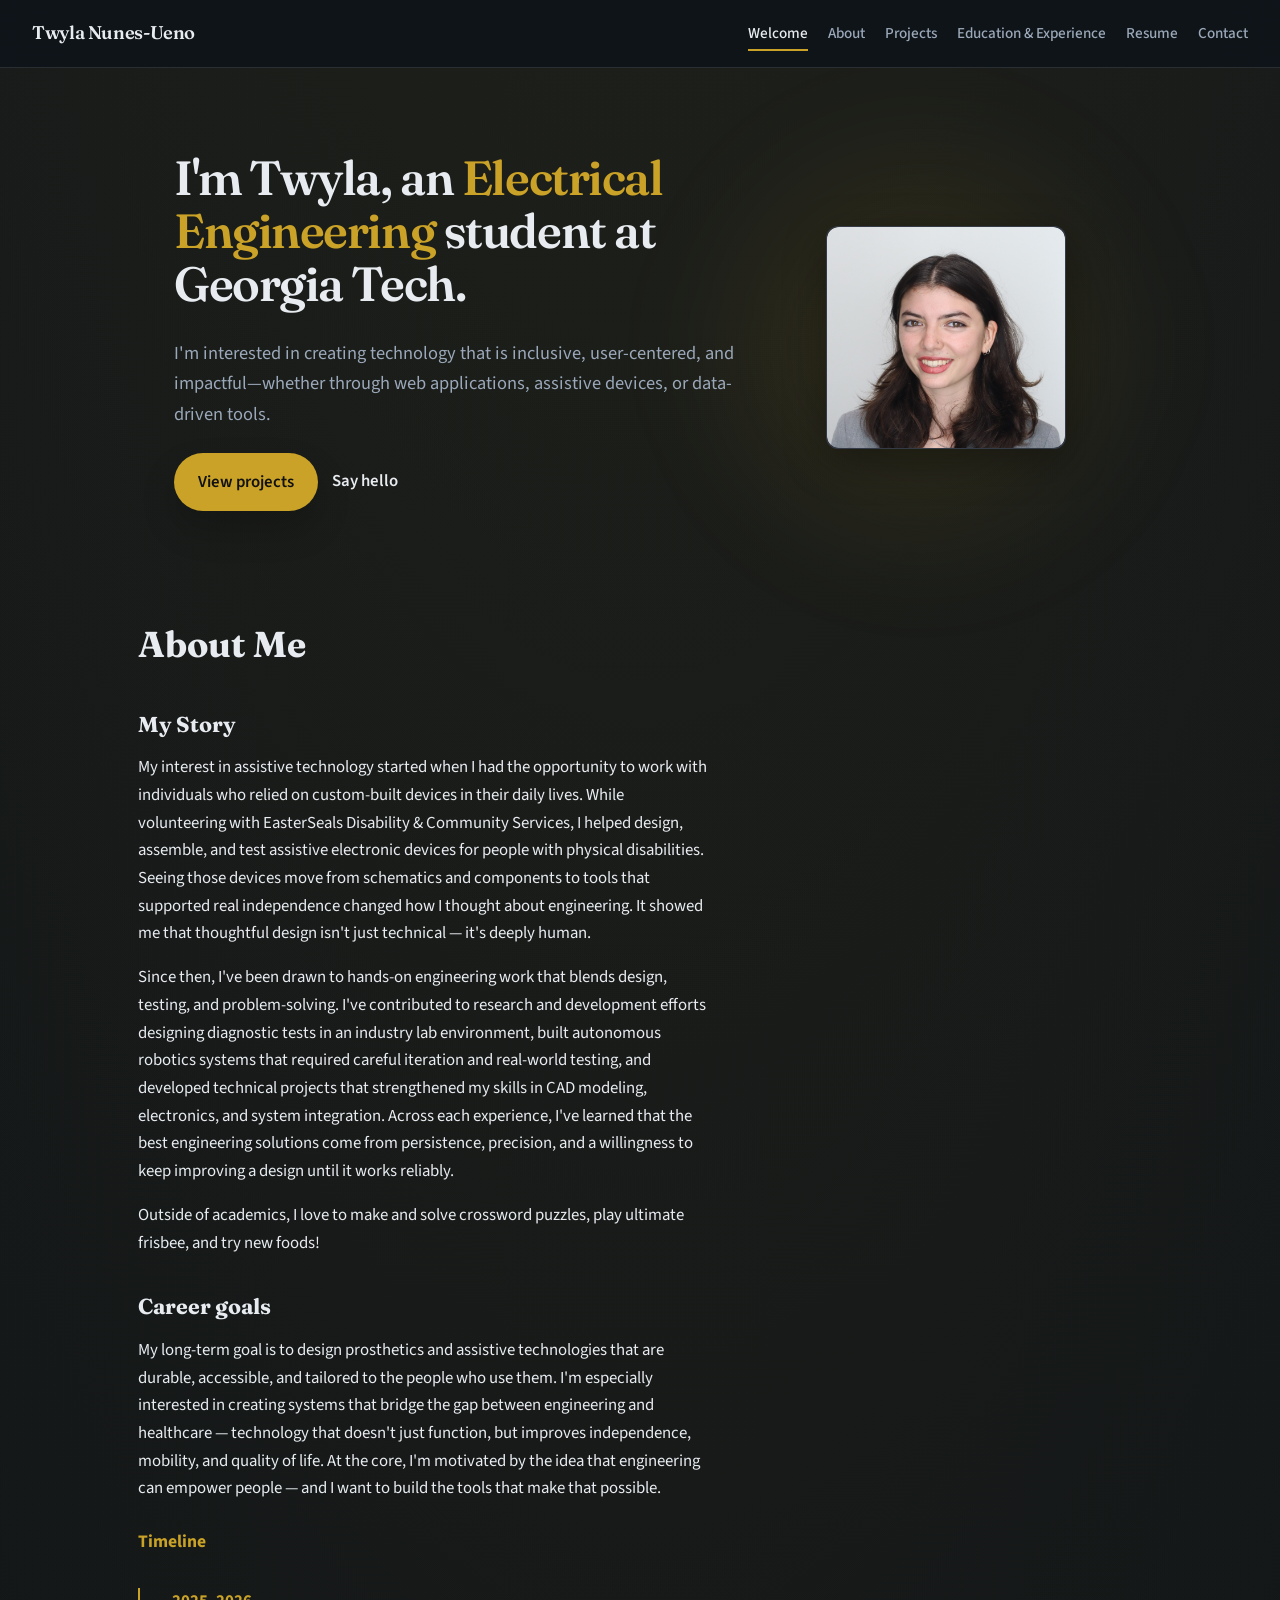
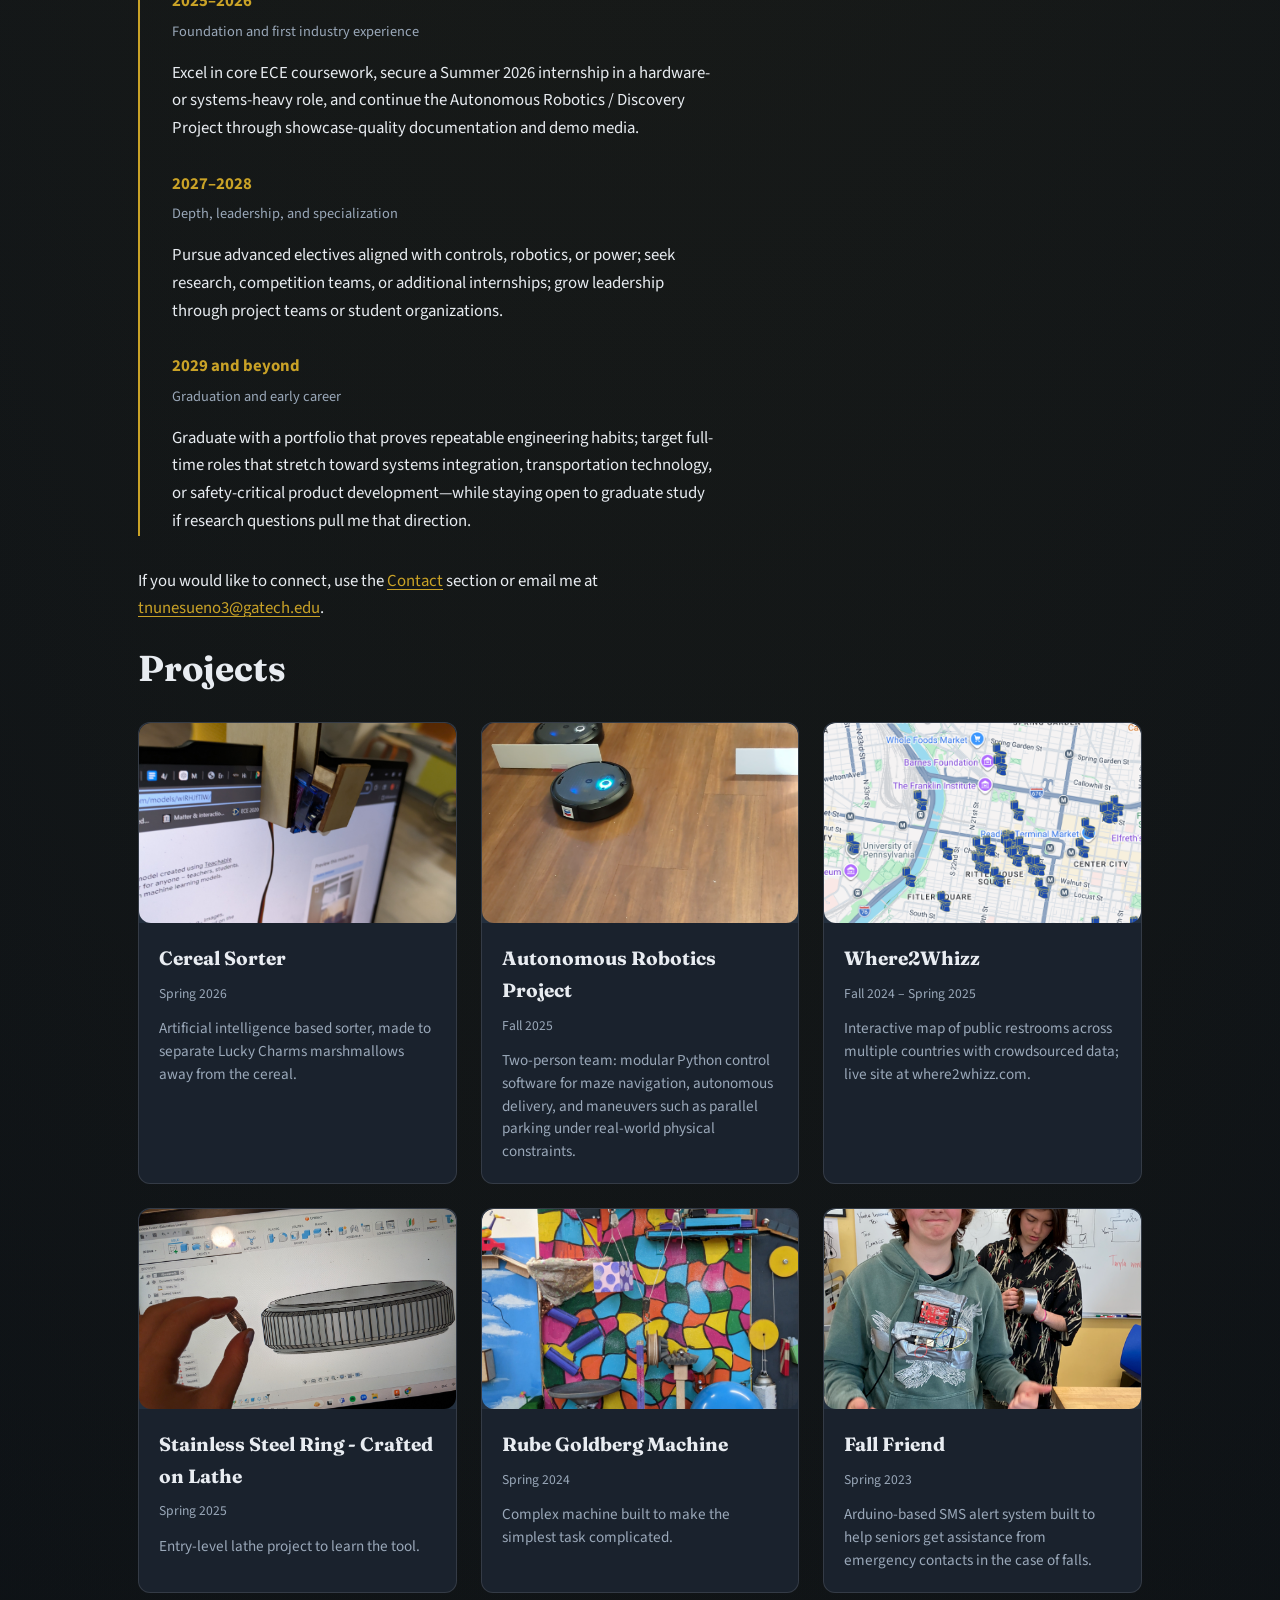
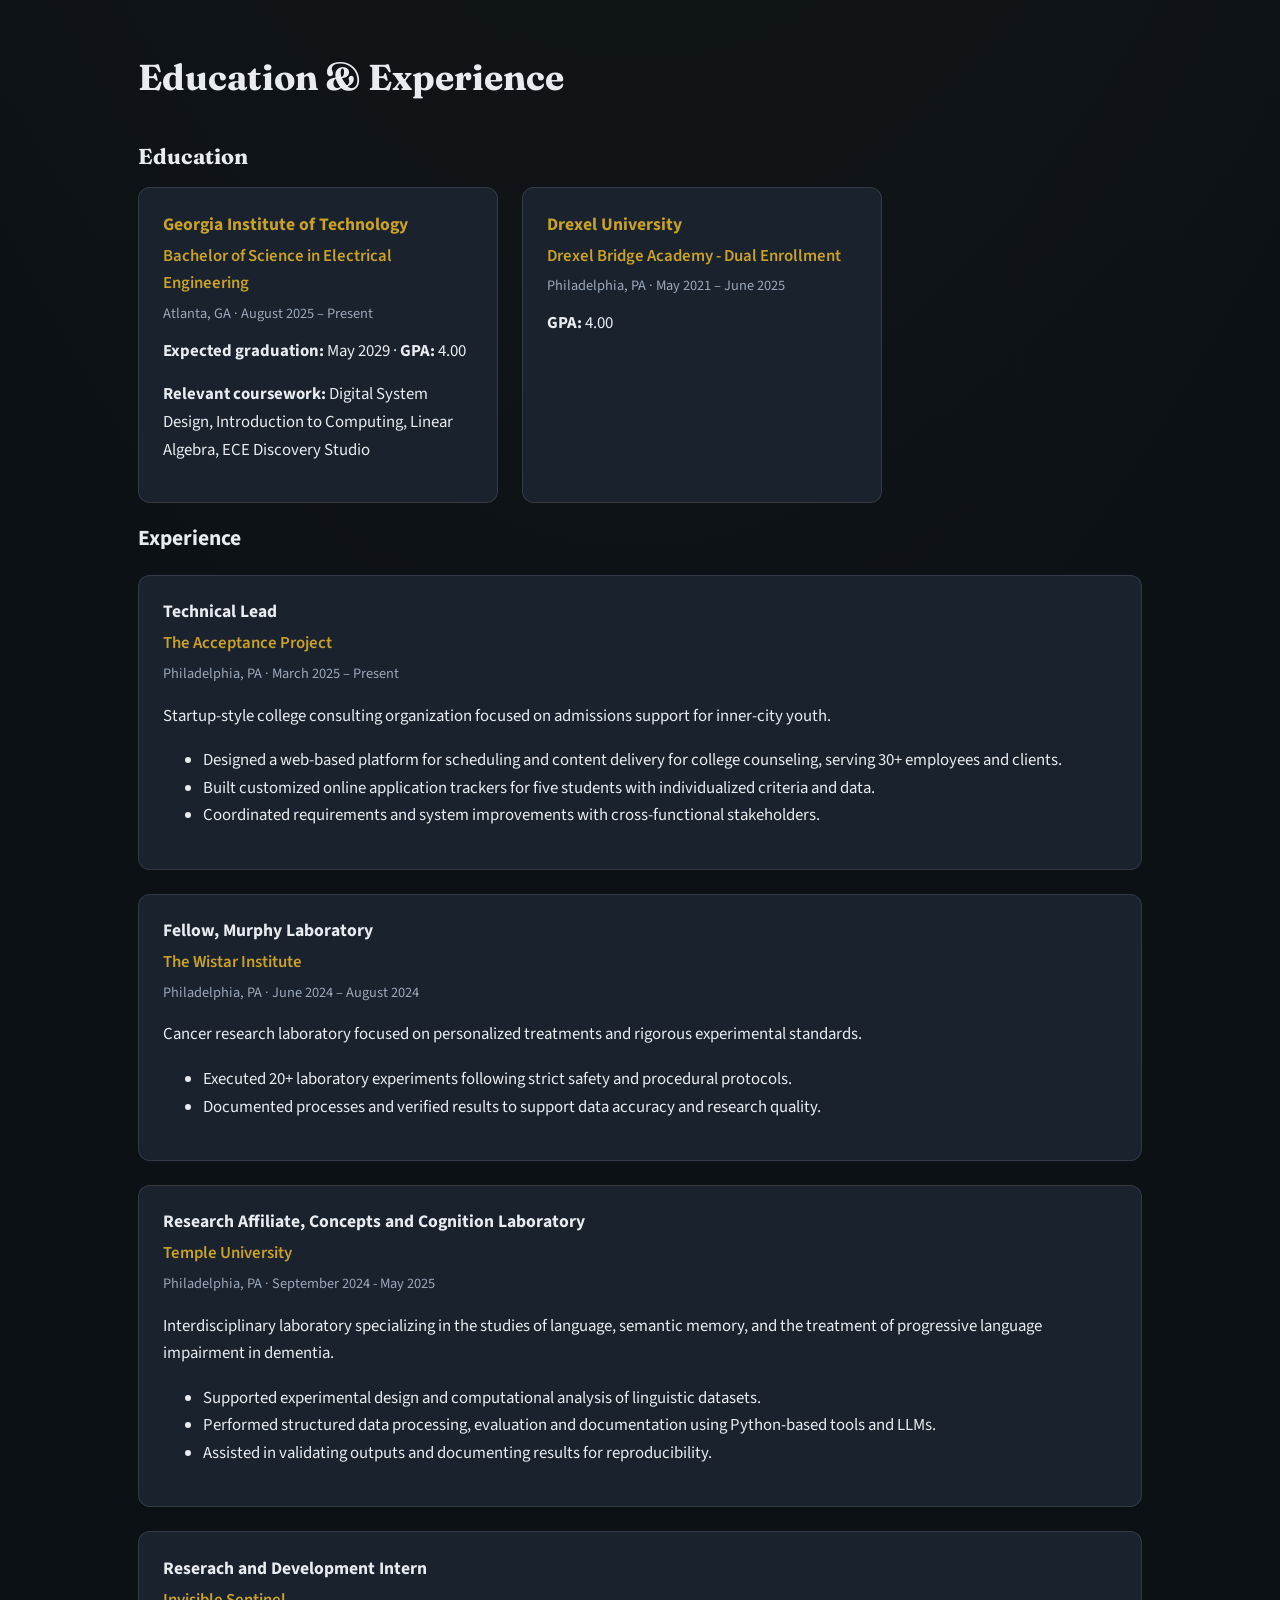
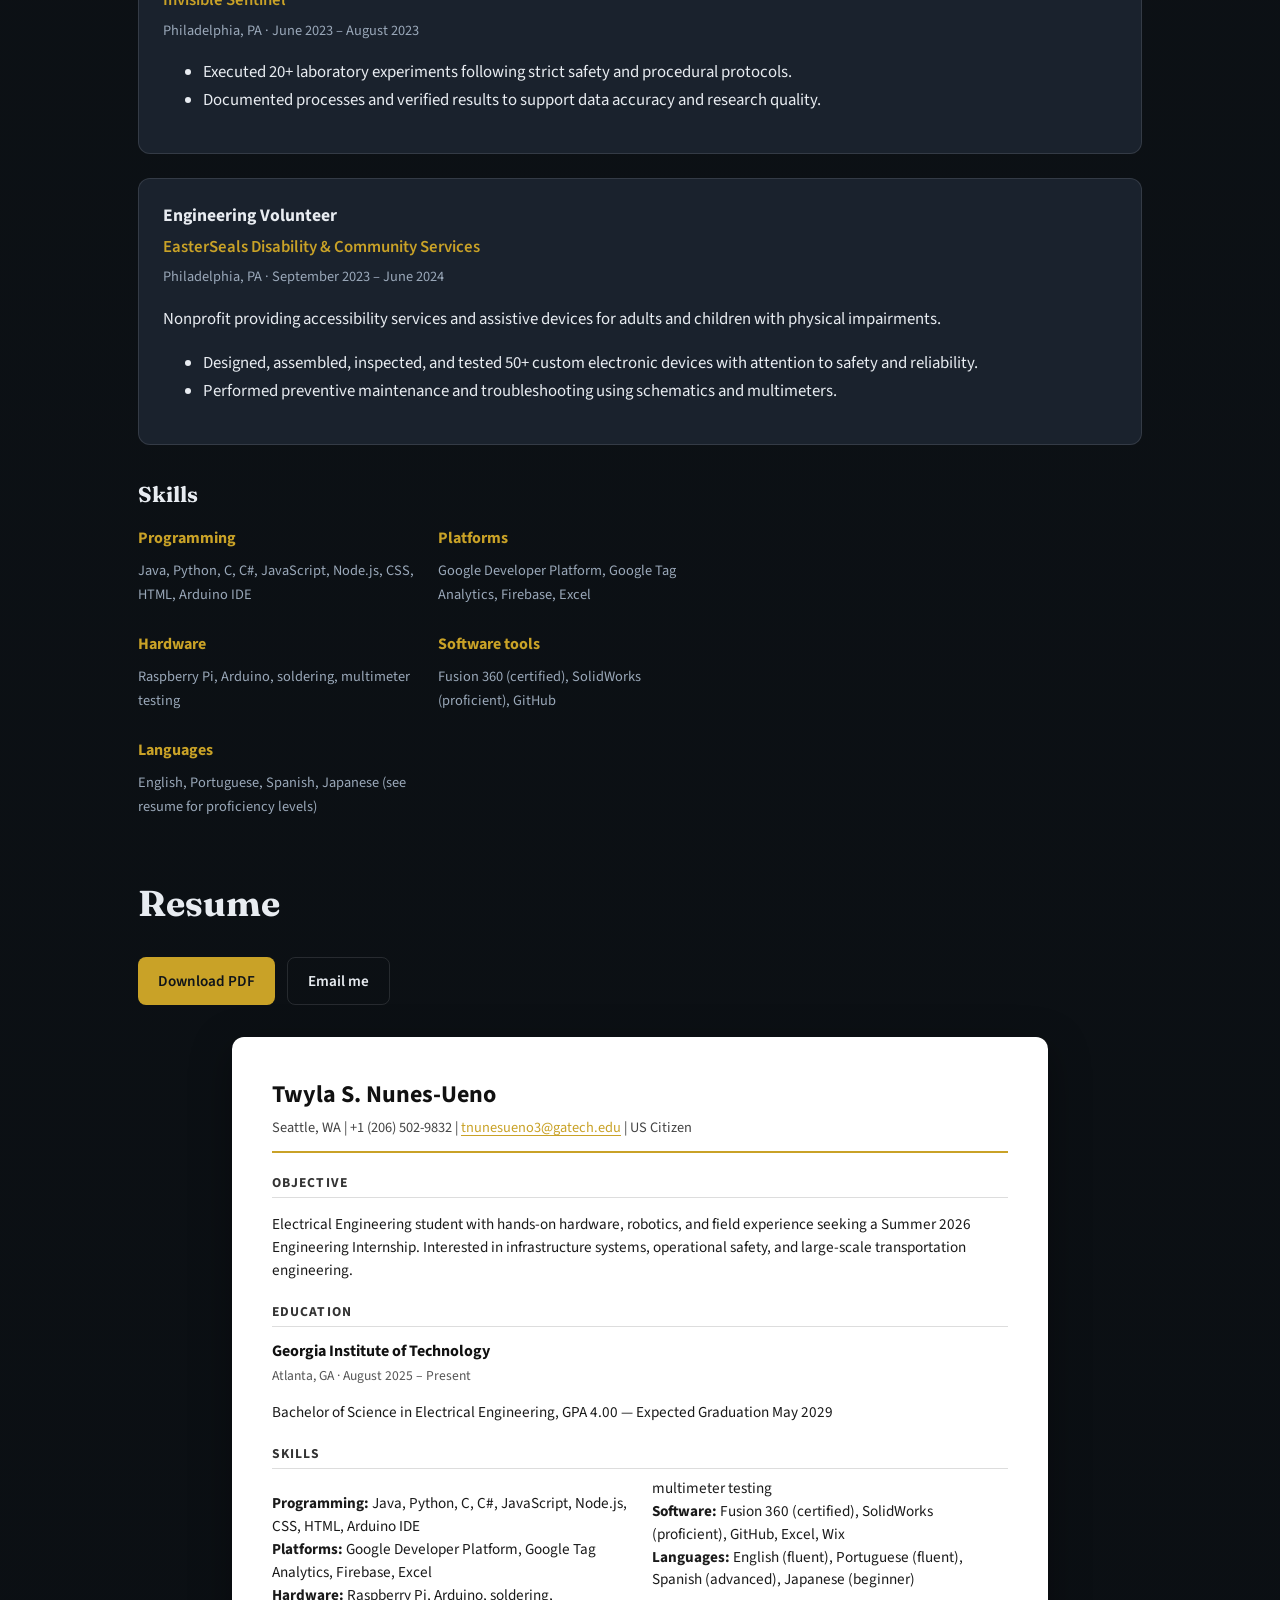
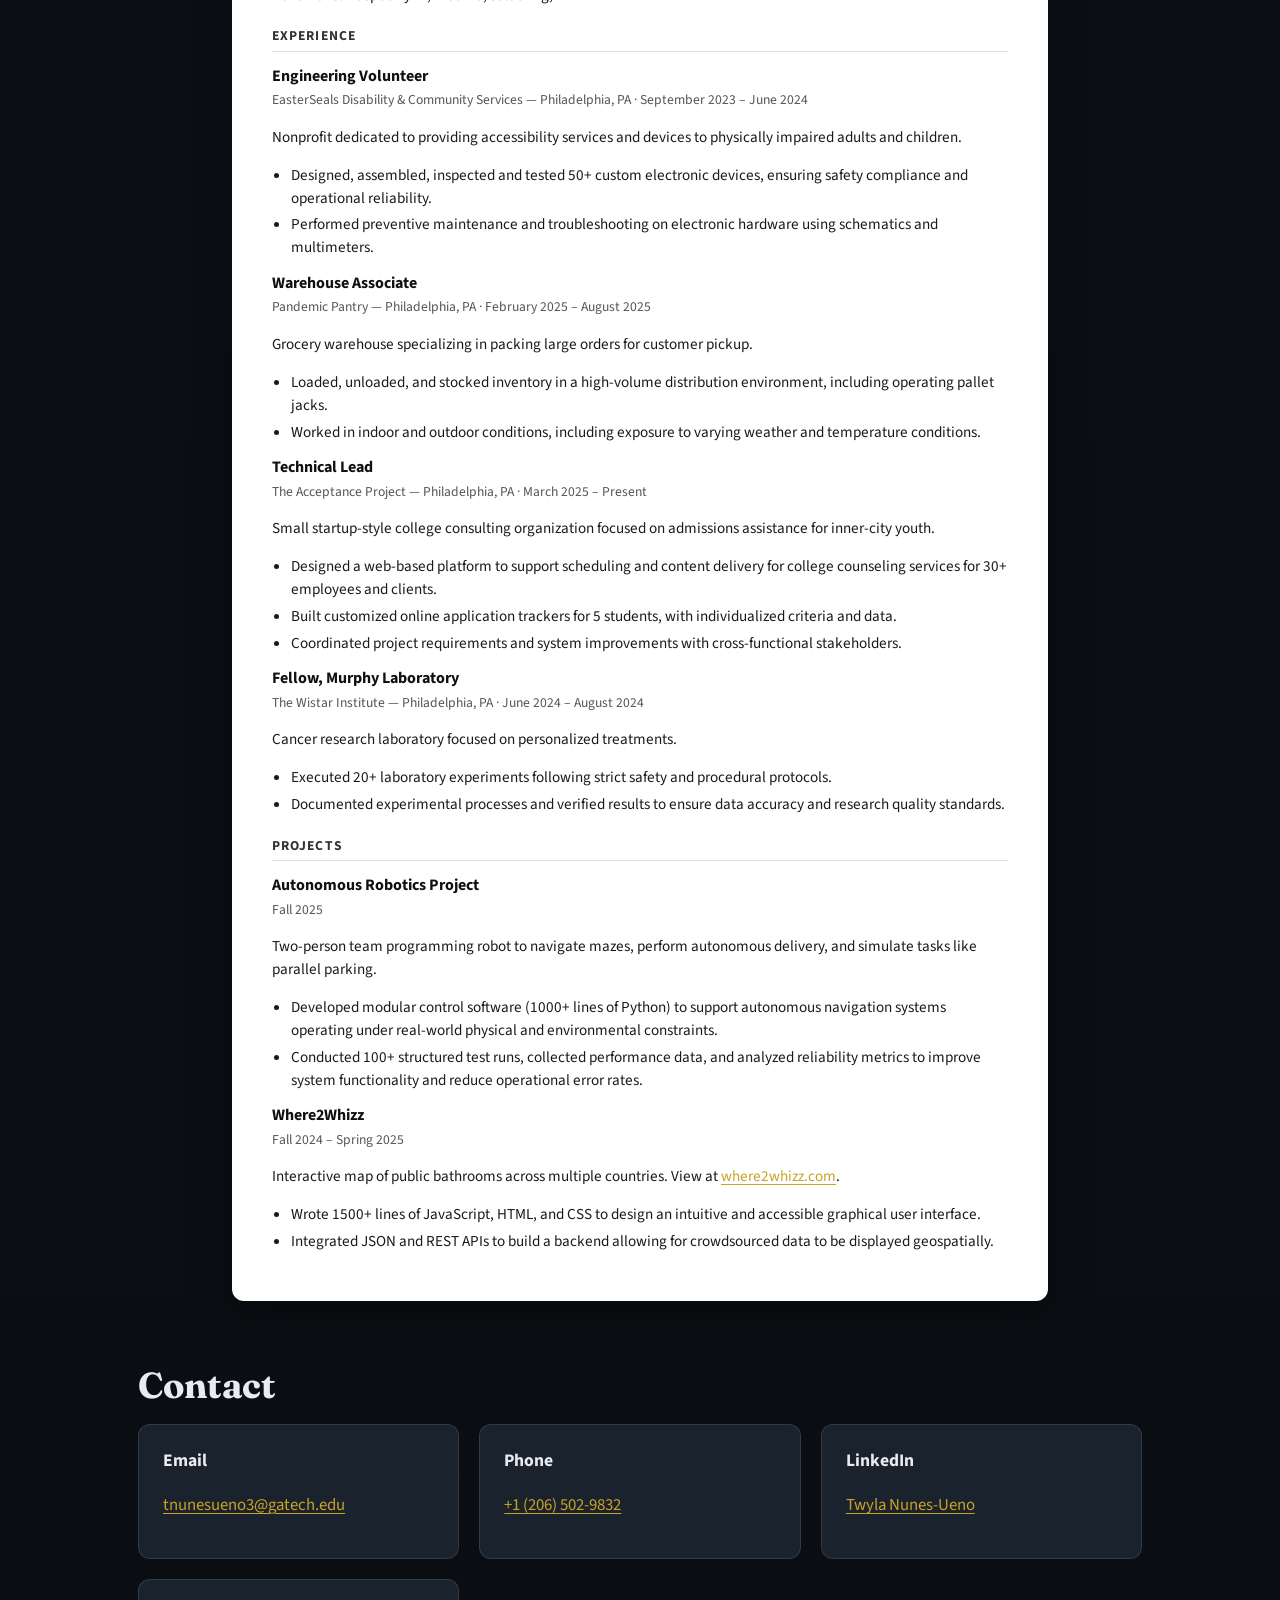
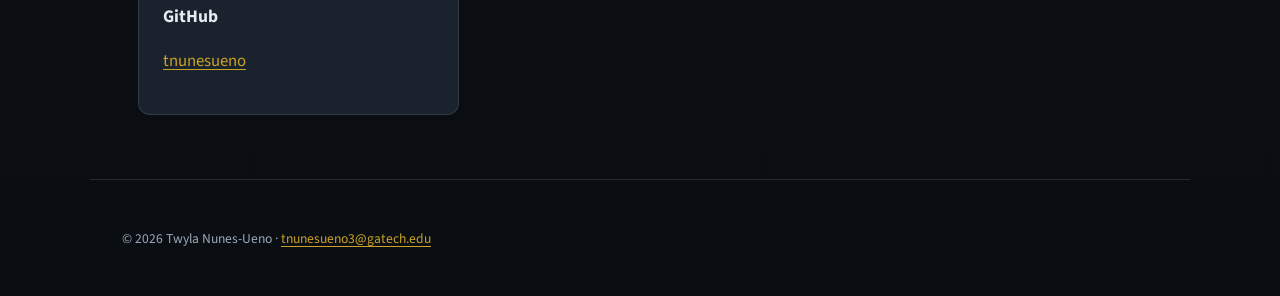
==== commit 94161039: "break" ====
--- a/index.html
+++ b/index.html
@@ -395,6 +395,8 @@
       </section>
 
       <!-- CONTACT SECTION -->
+       <br>
+       <br>
       <section id="contact">
         <h1 class="page-title">Contact</h1>
 
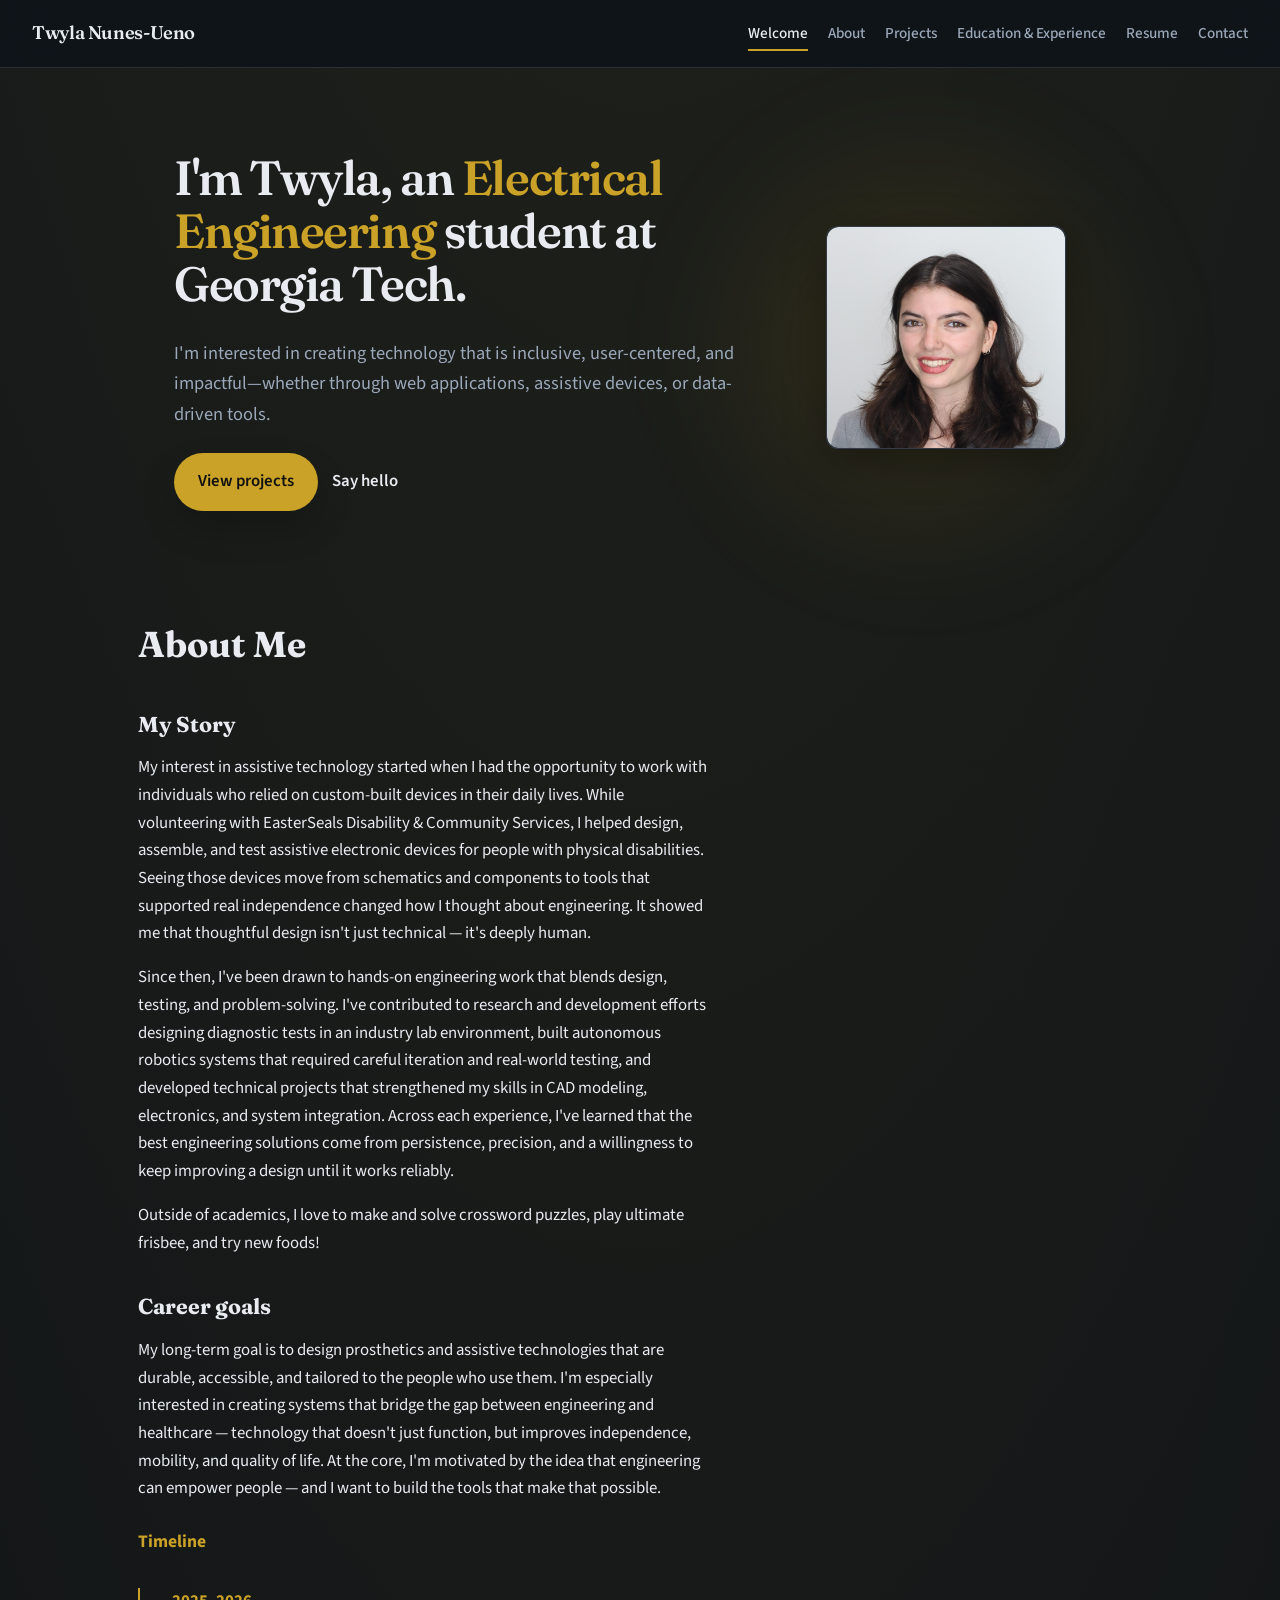
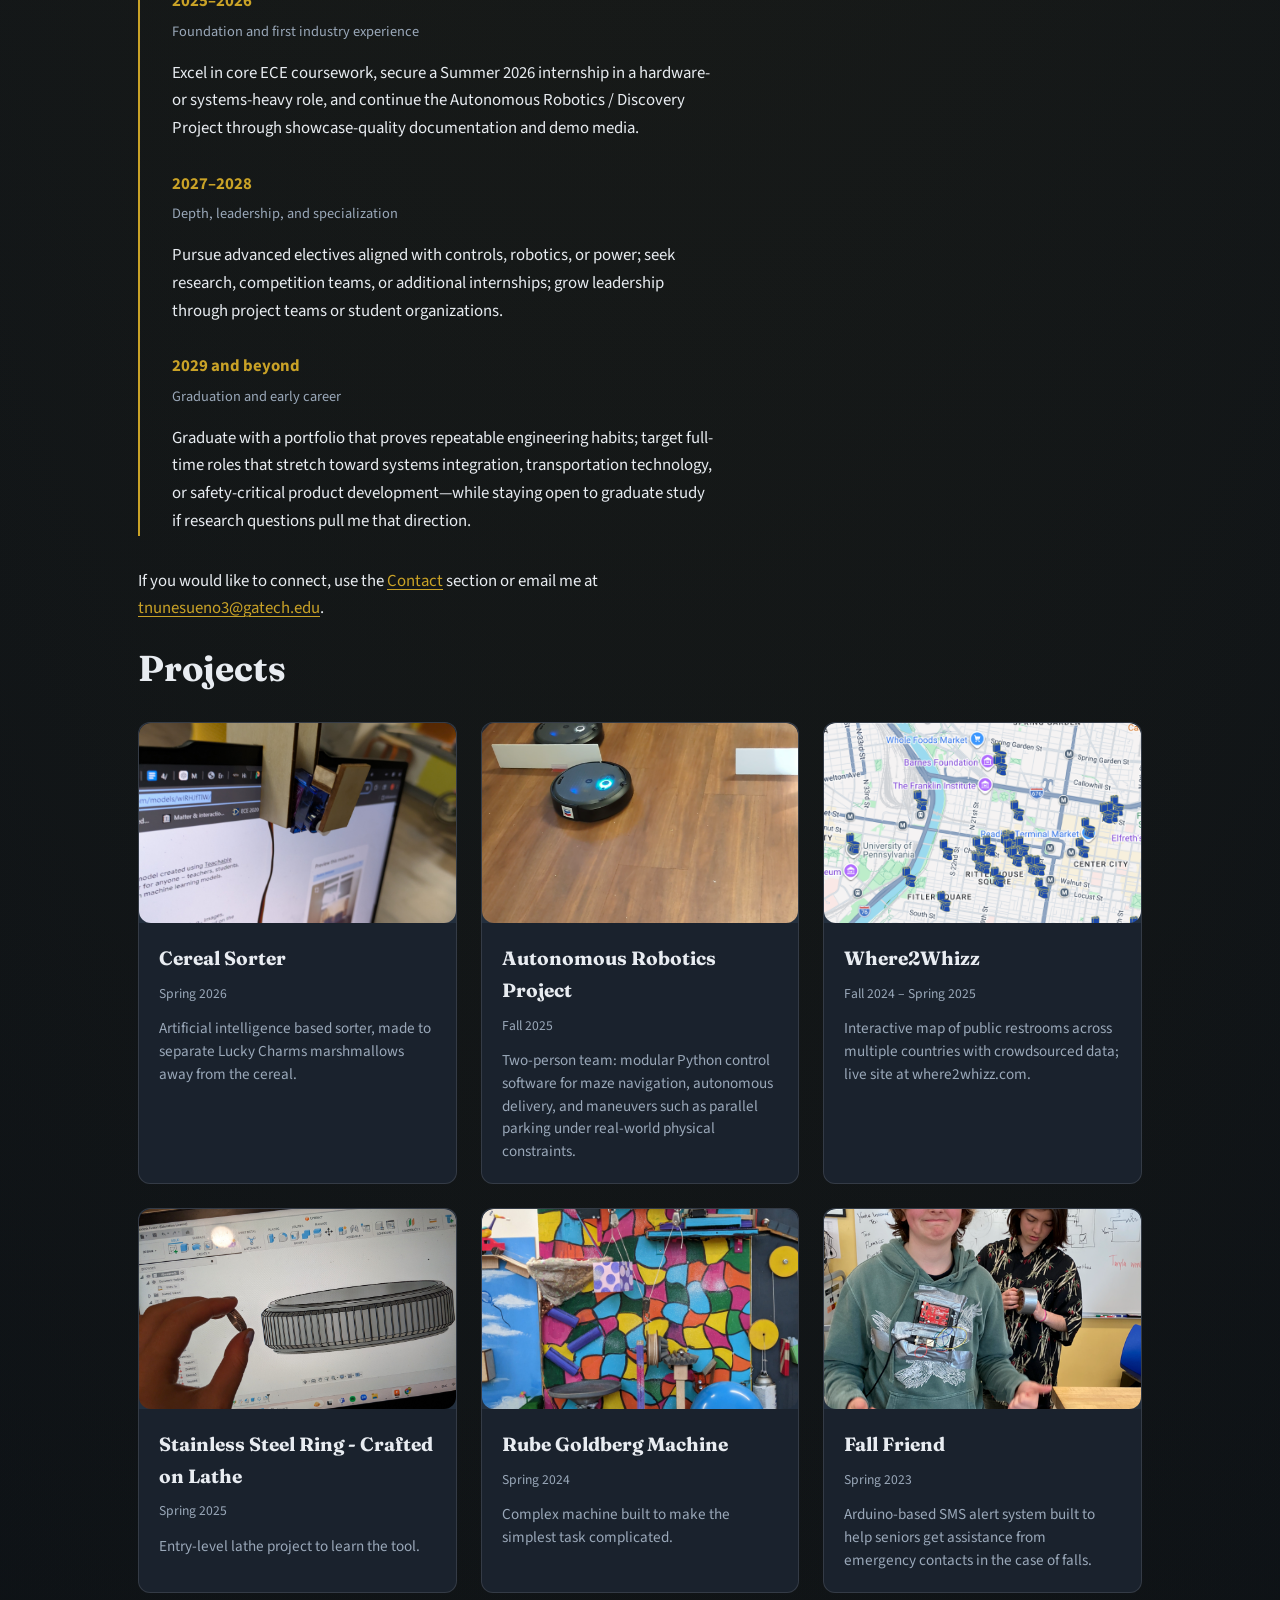
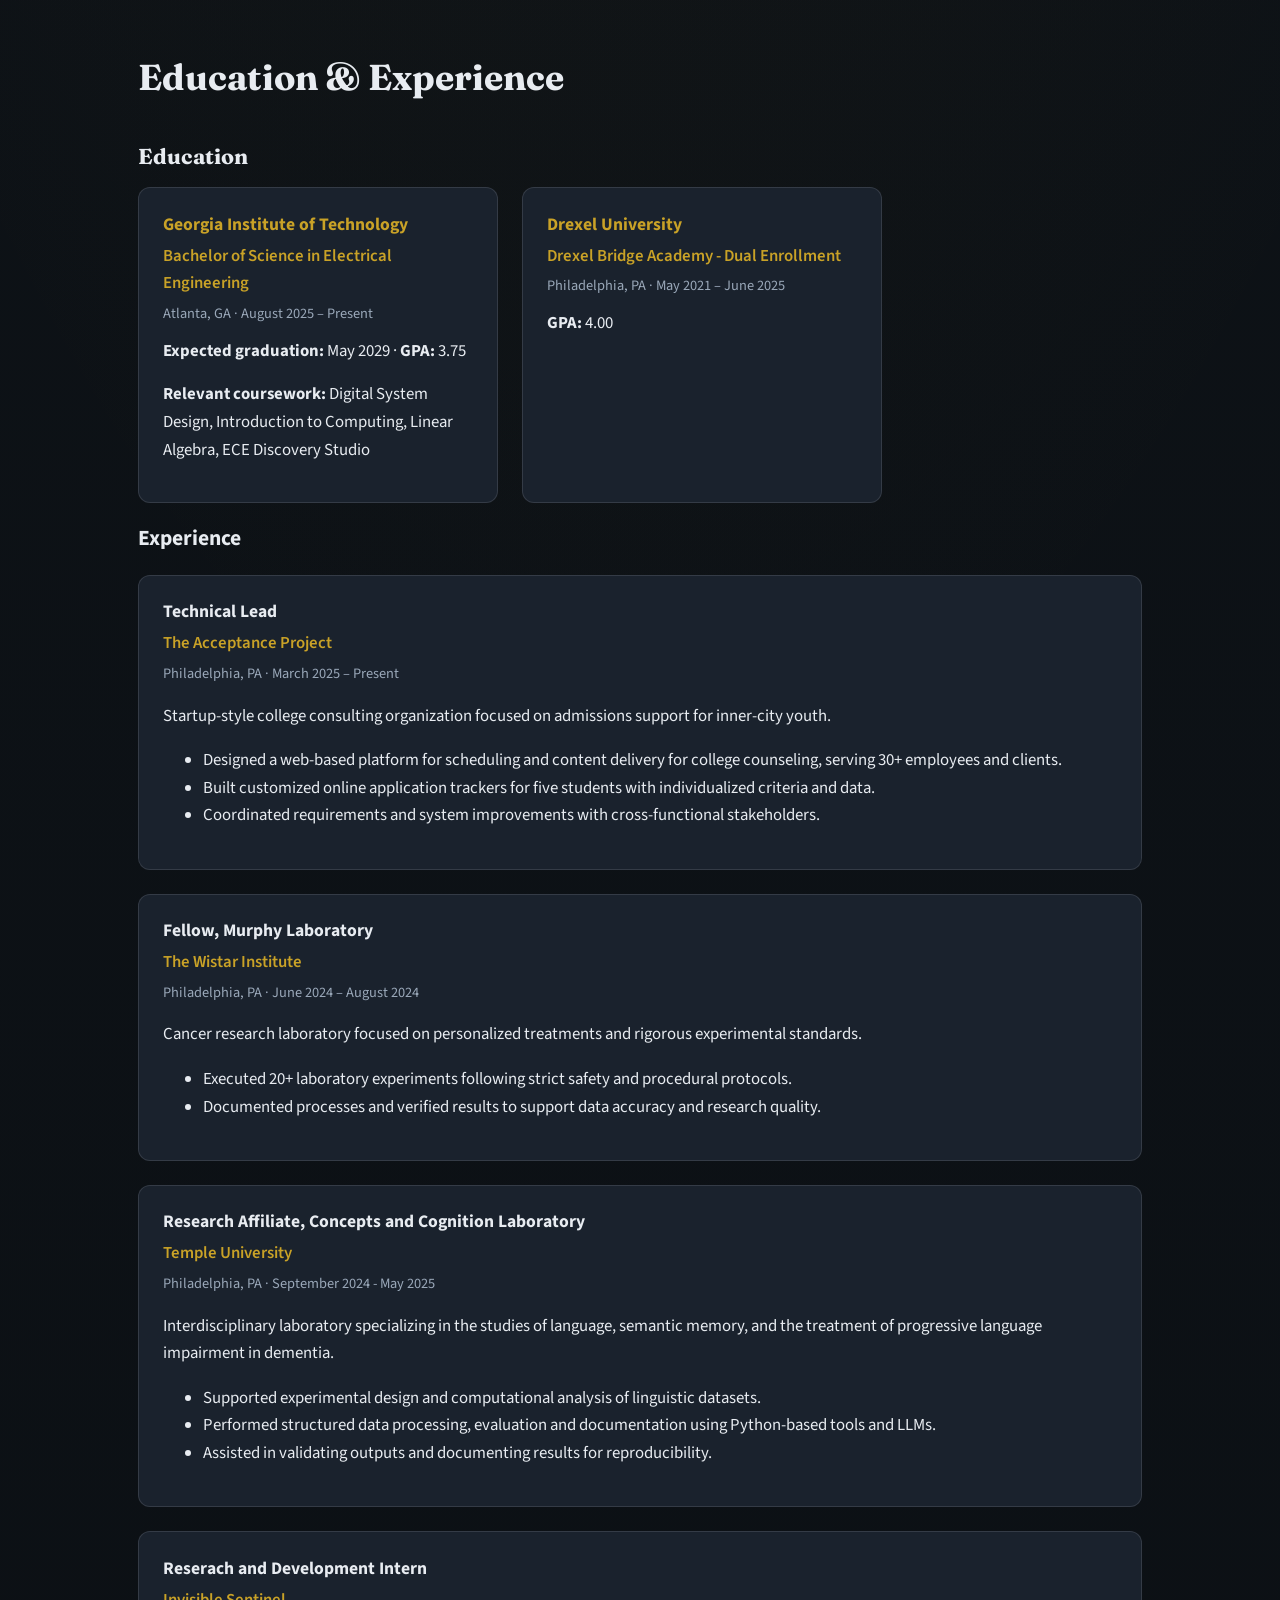
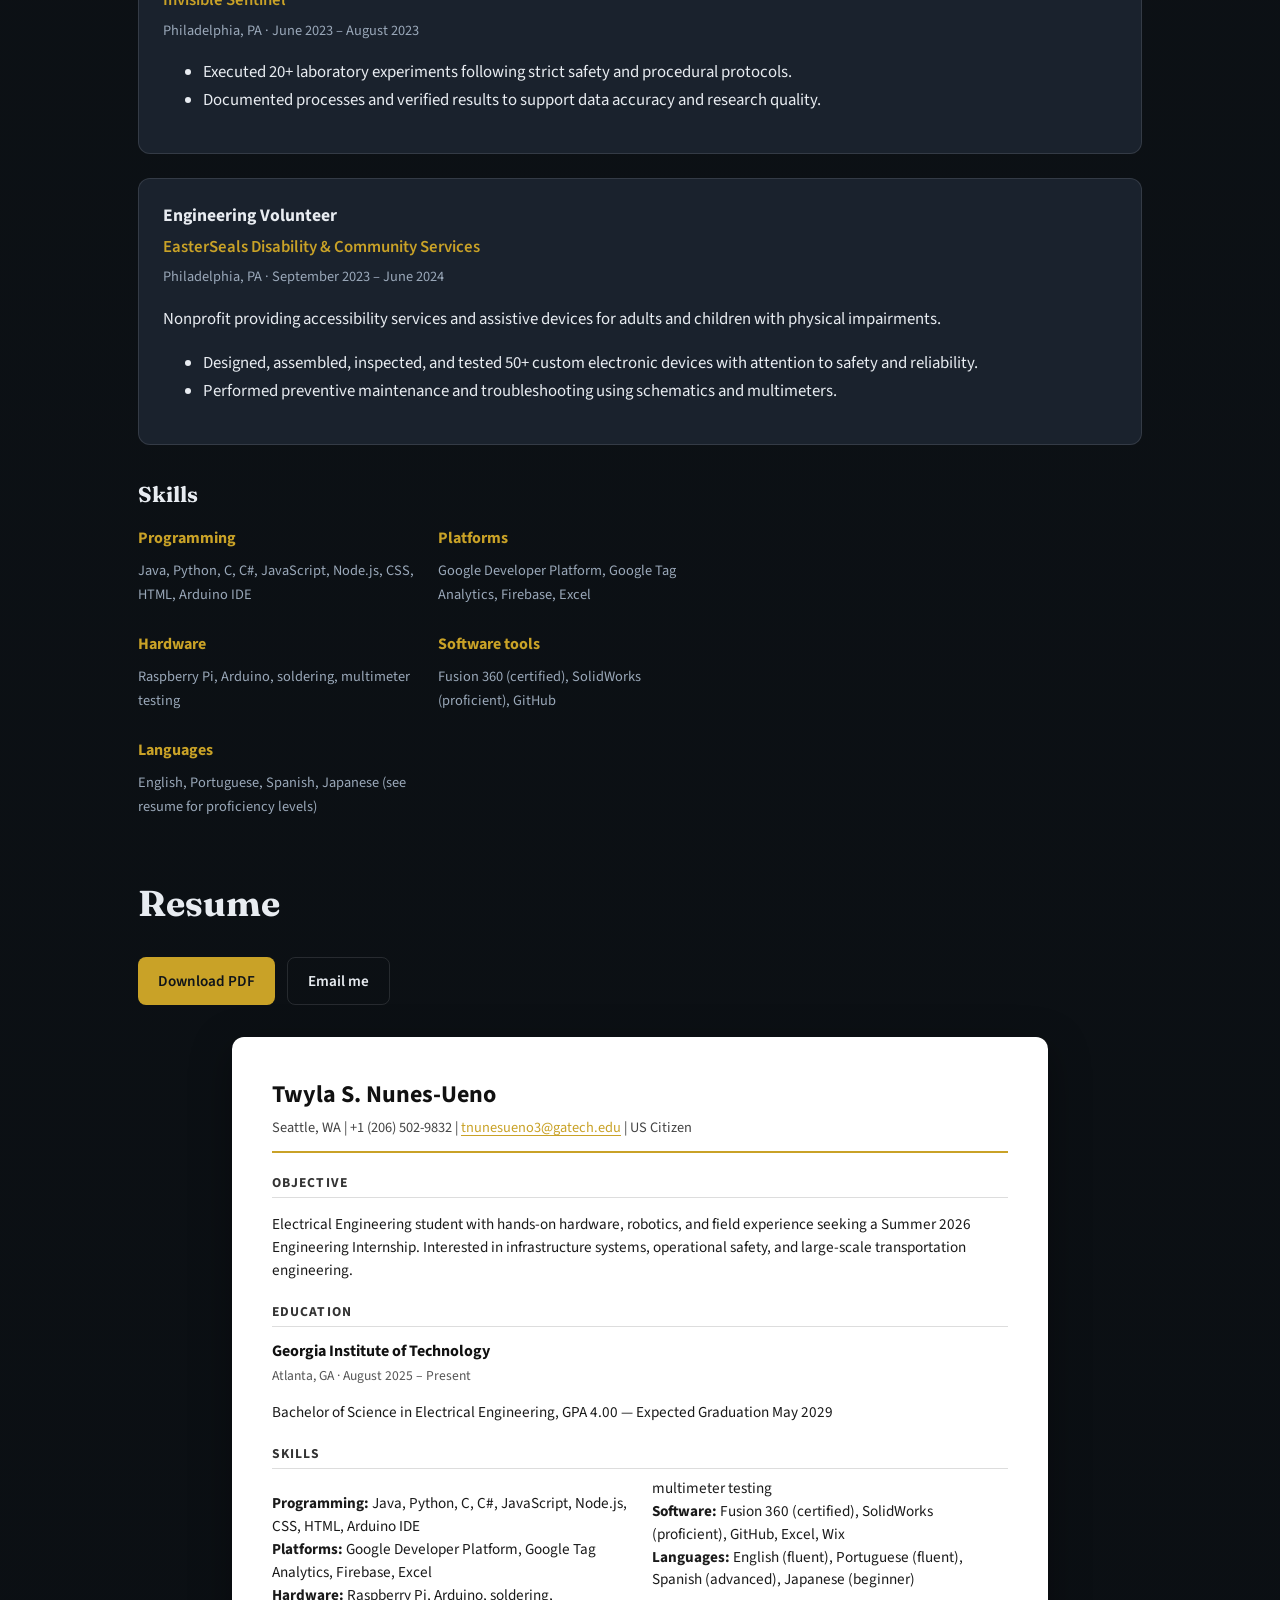
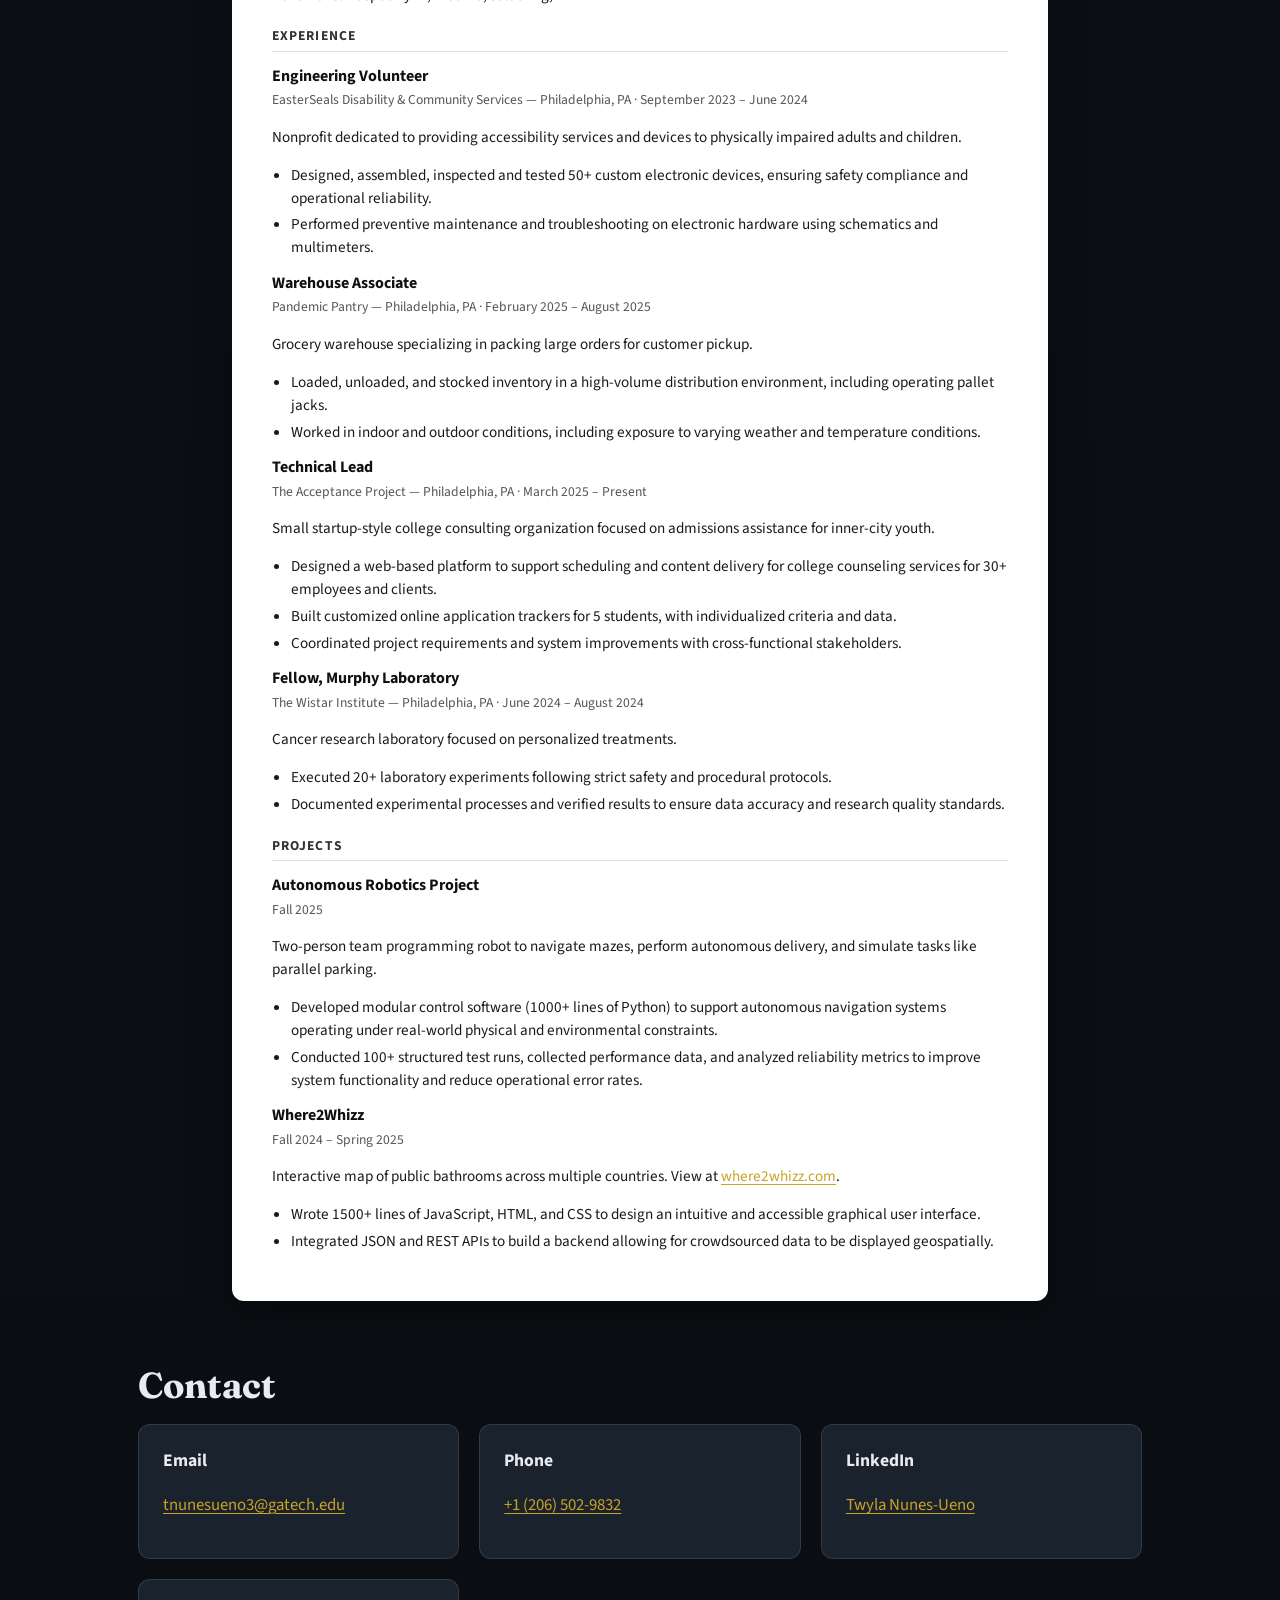
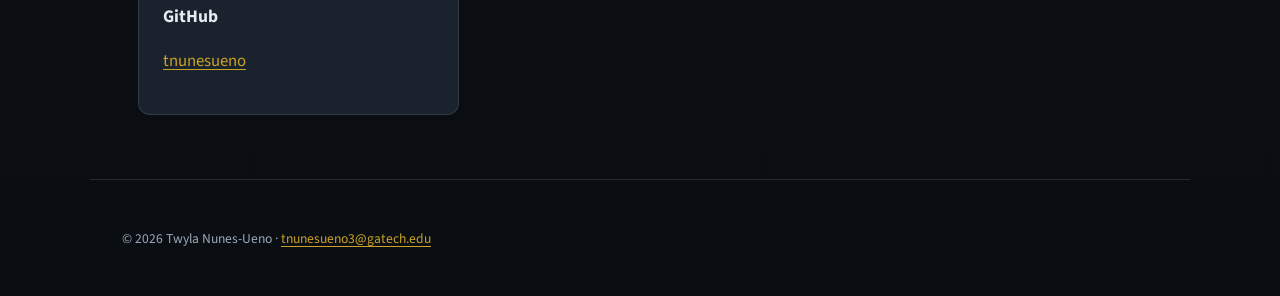
==== commit 06d8bdce: "fixed gpa" ====
--- a/index.html
+++ b/index.html
@@ -163,7 +163,7 @@
               <p class="when">Atlanta, GA · August 2025 – Present</p>
               <p>
                 <strong>Expected graduation:</strong> May 2029 ·
-                <strong>GPA:</strong> 4.00
+                <strong>GPA:</strong> 3.75
               </p>
               <p>
                 <strong>Relevant coursework:</strong> Digital System Design, Introduction to Computing, Linear Algebra, ECE Discovery Studio 
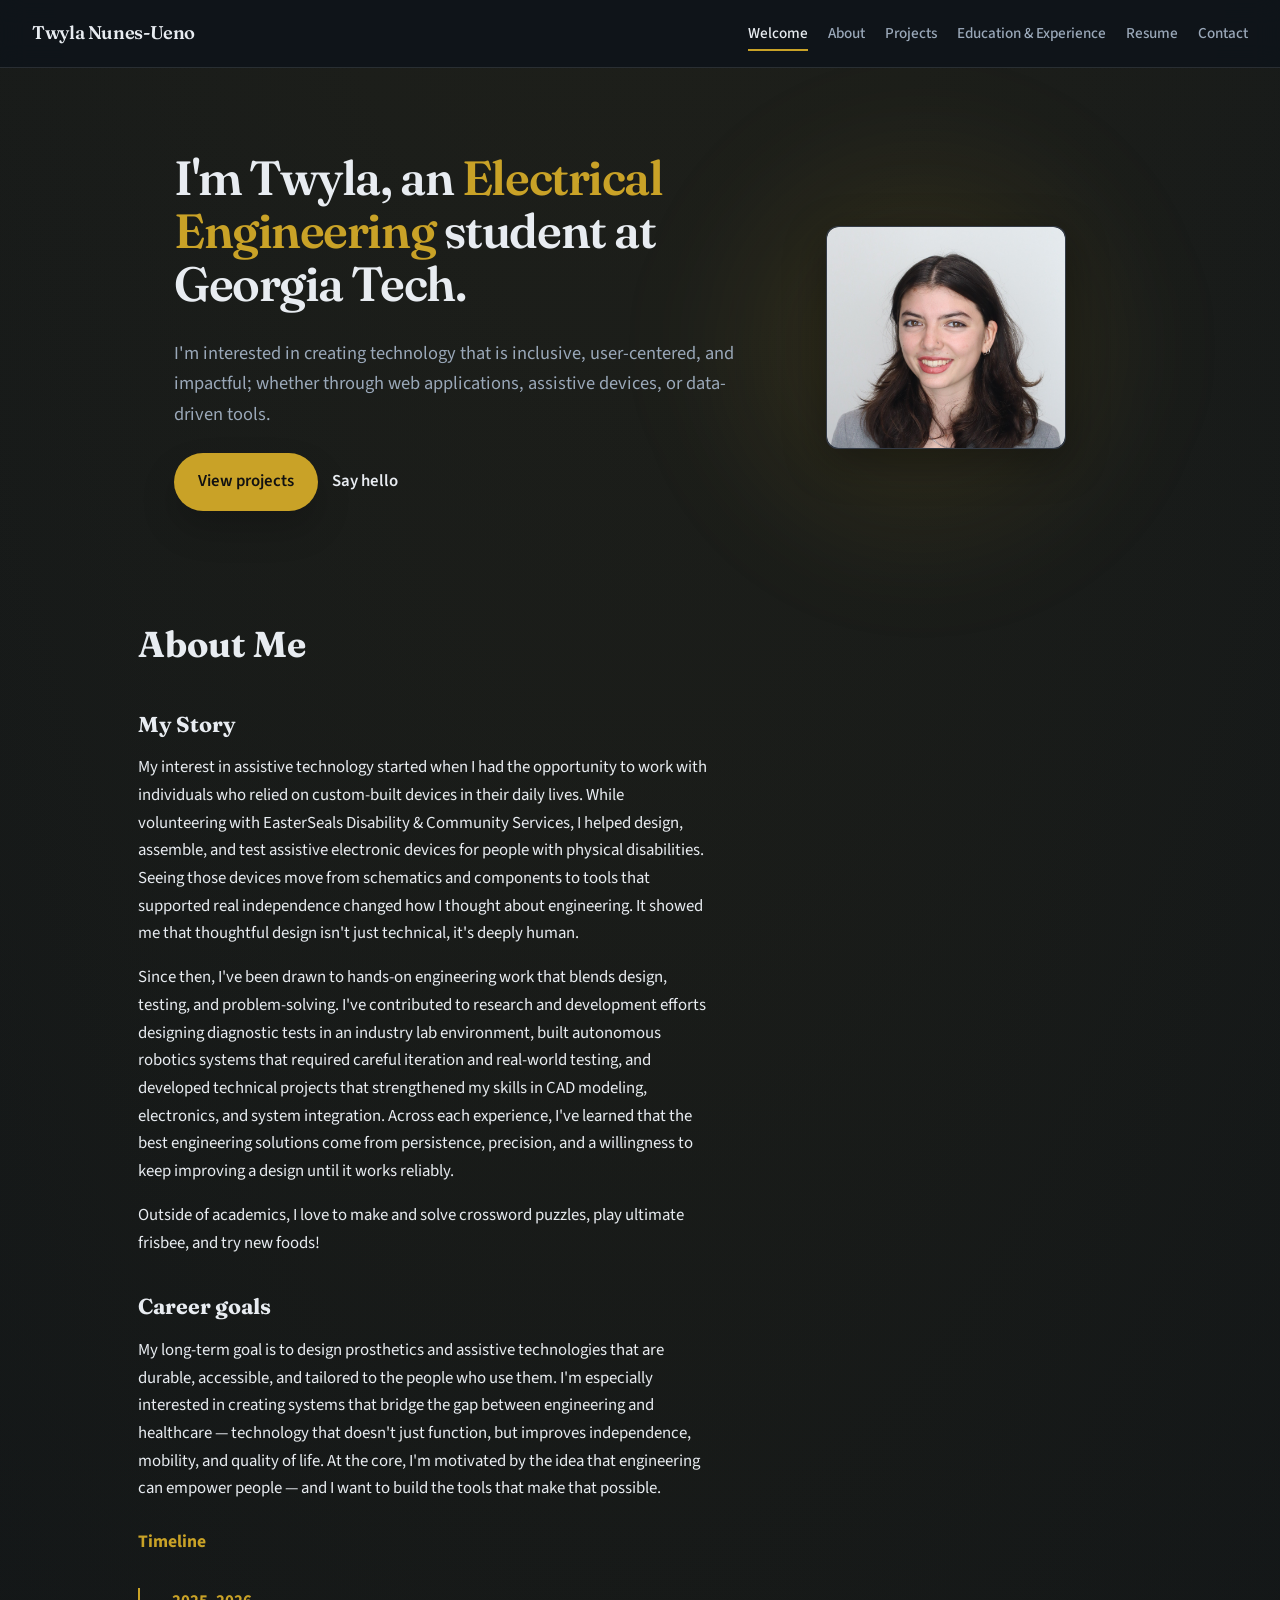
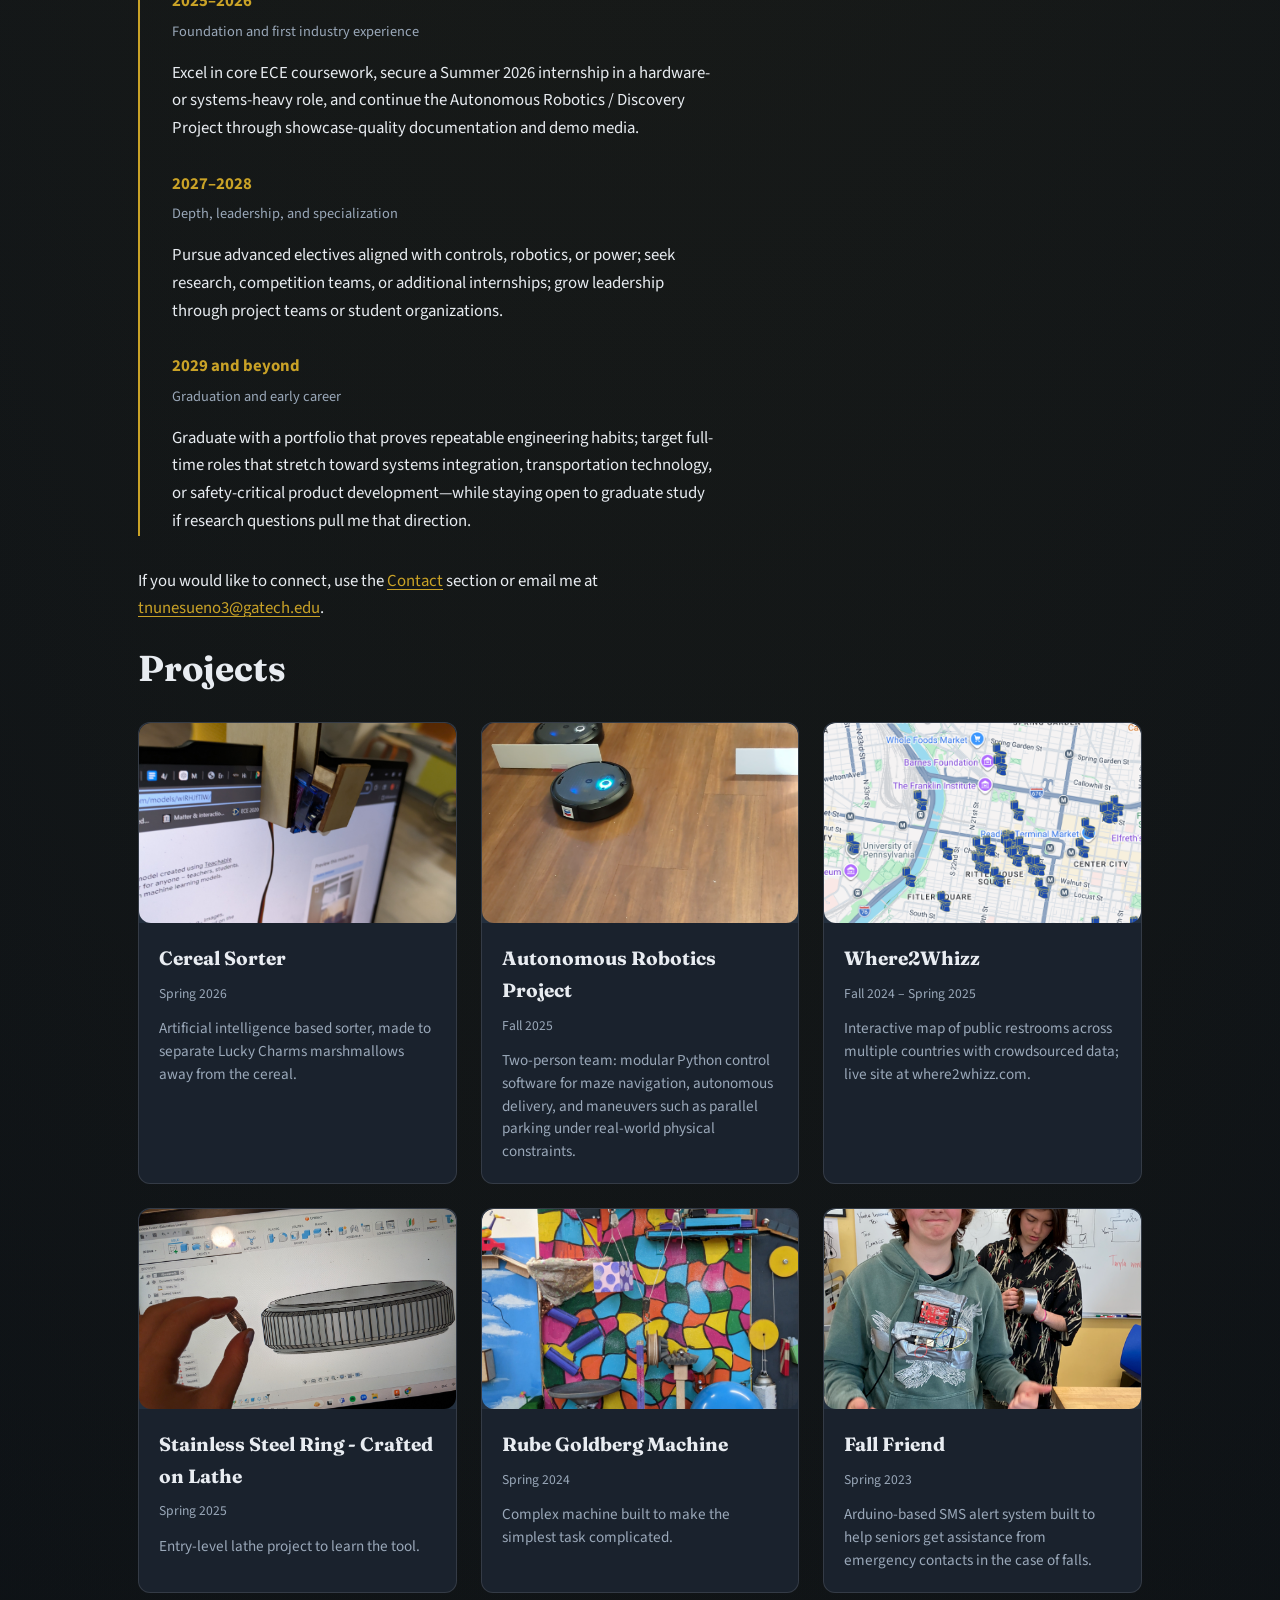
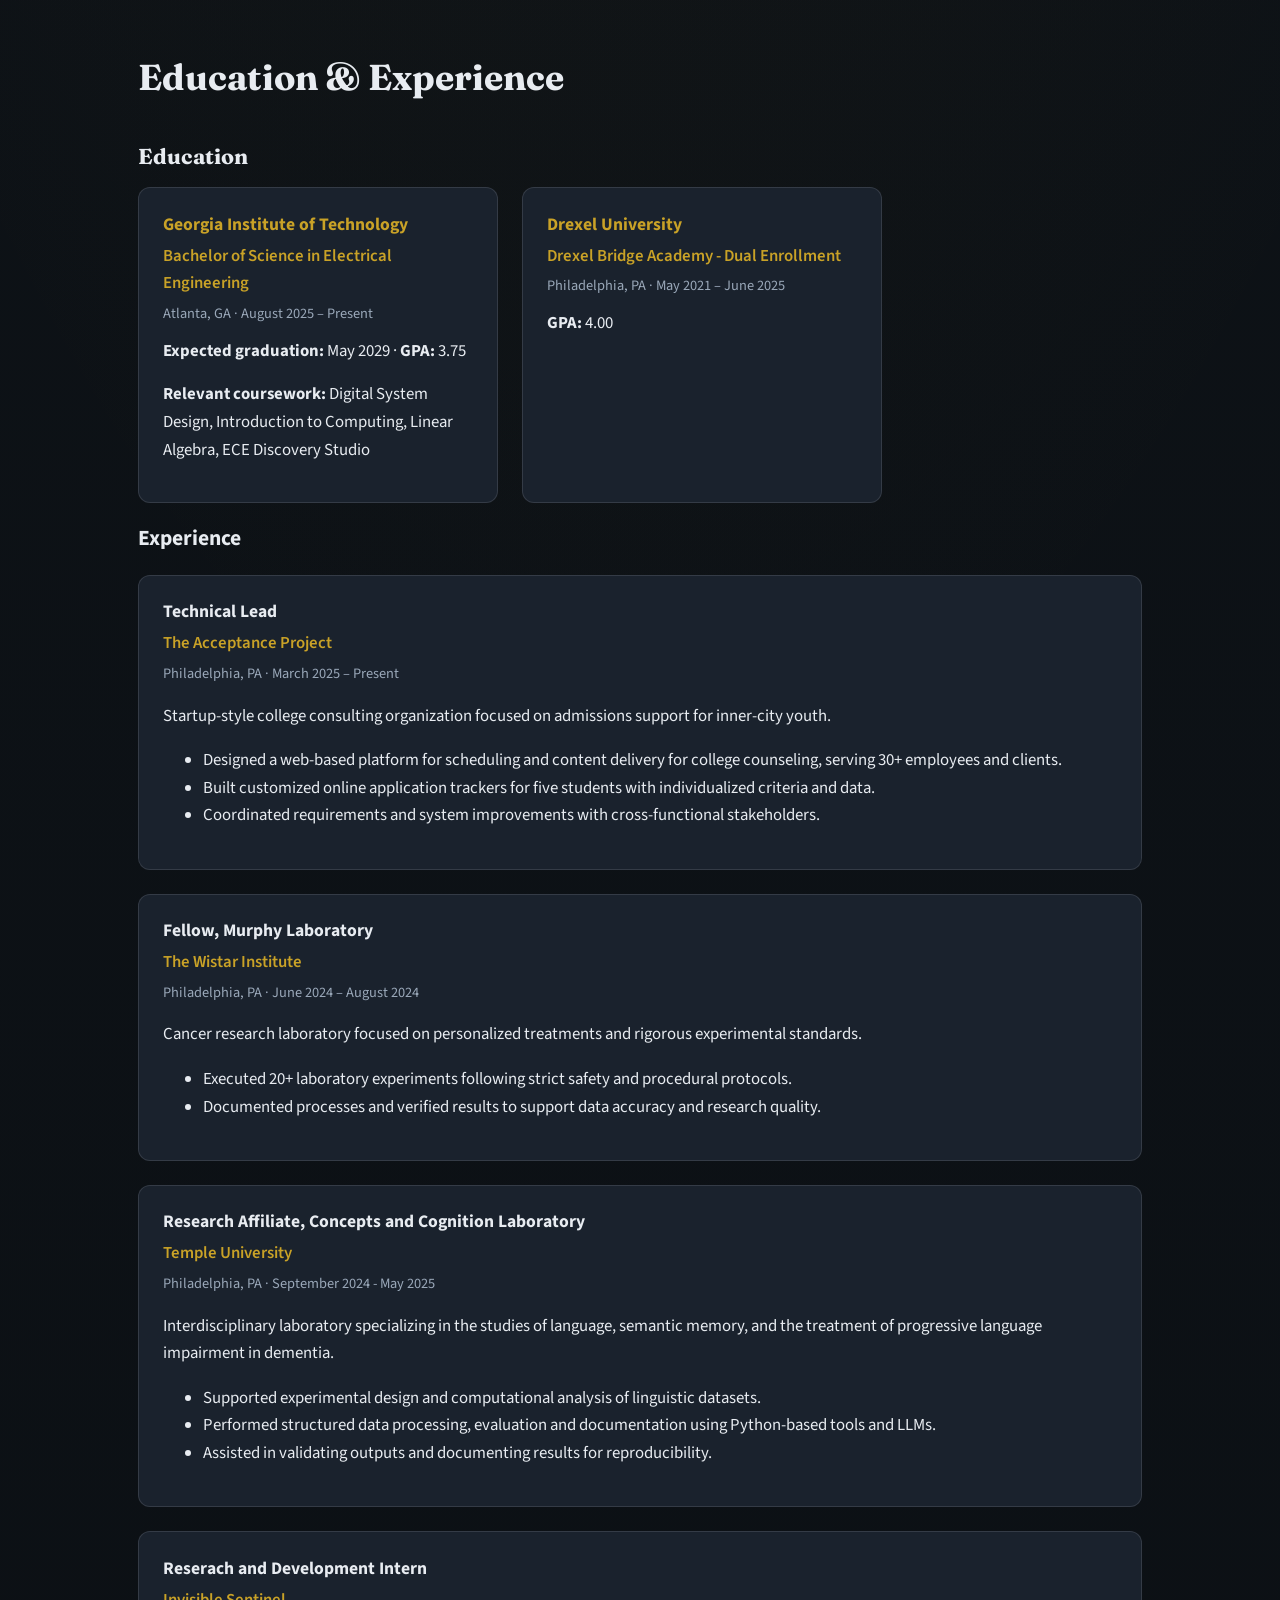
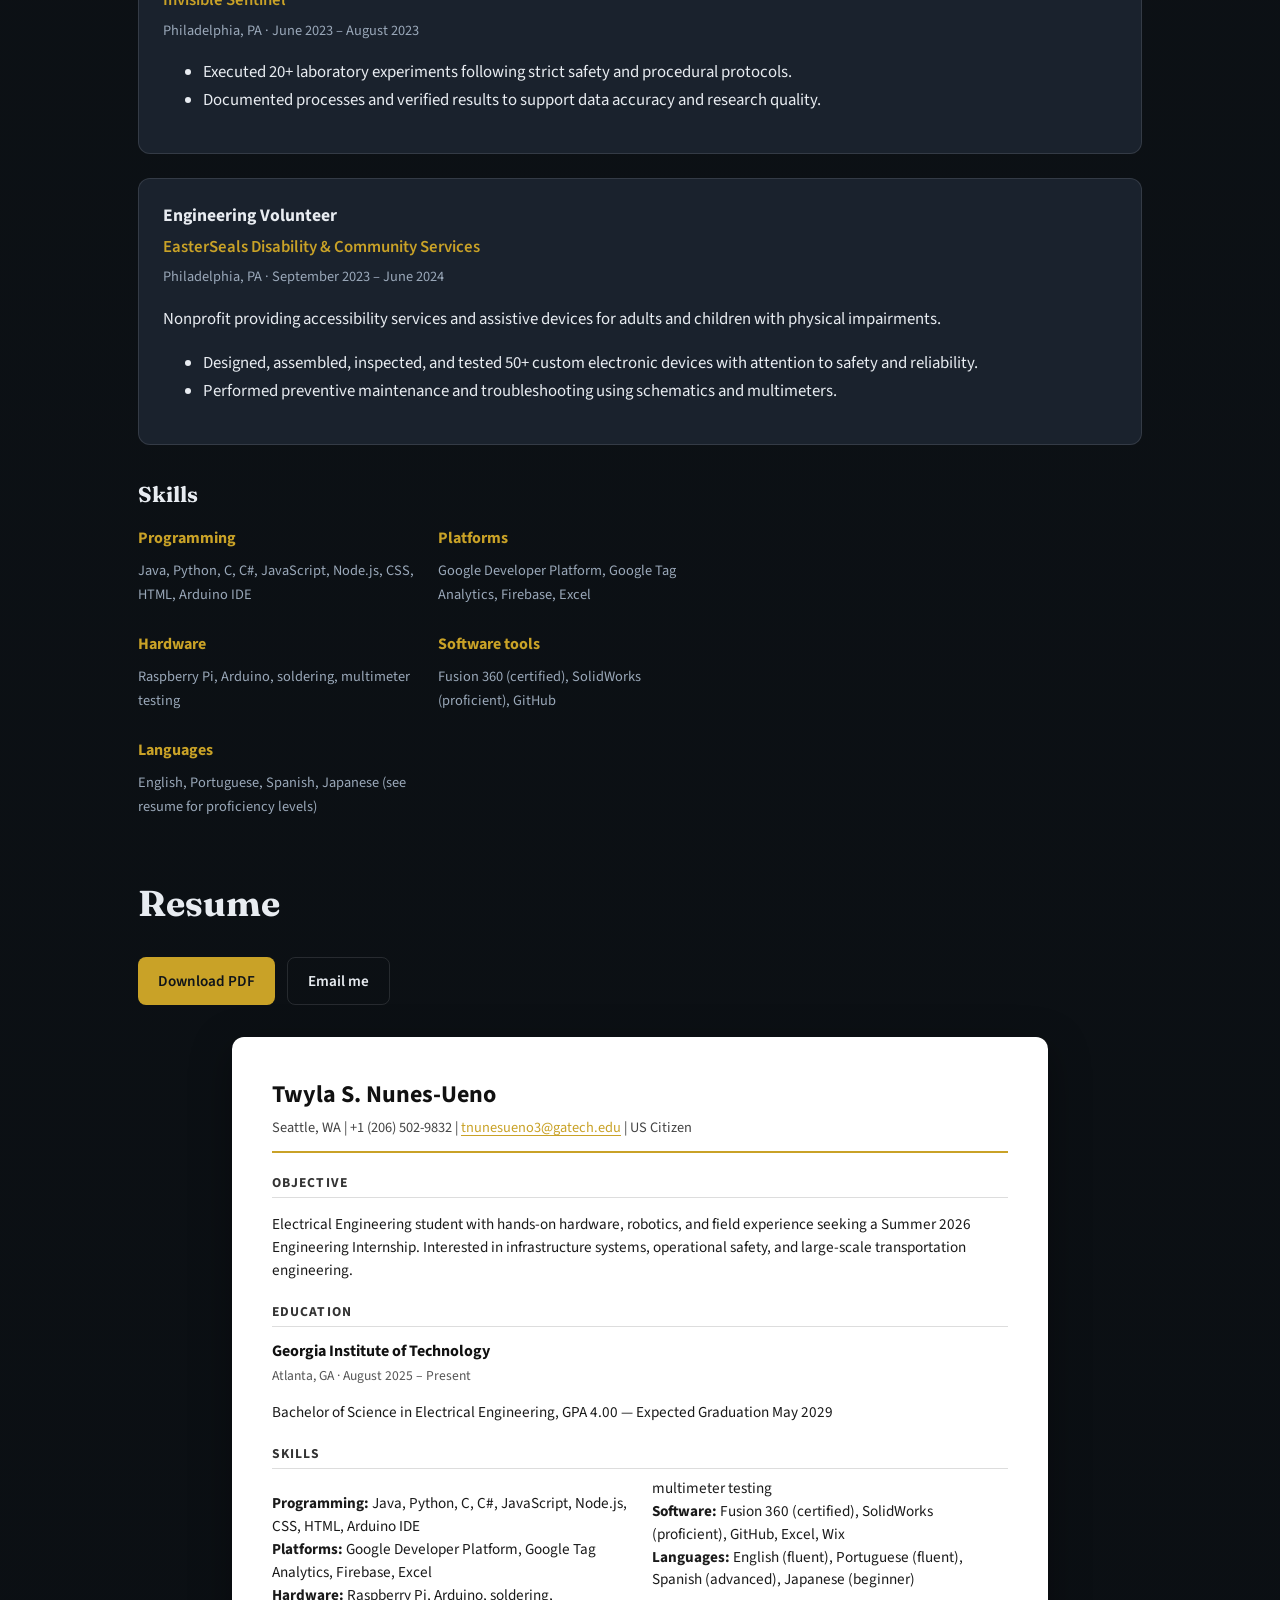
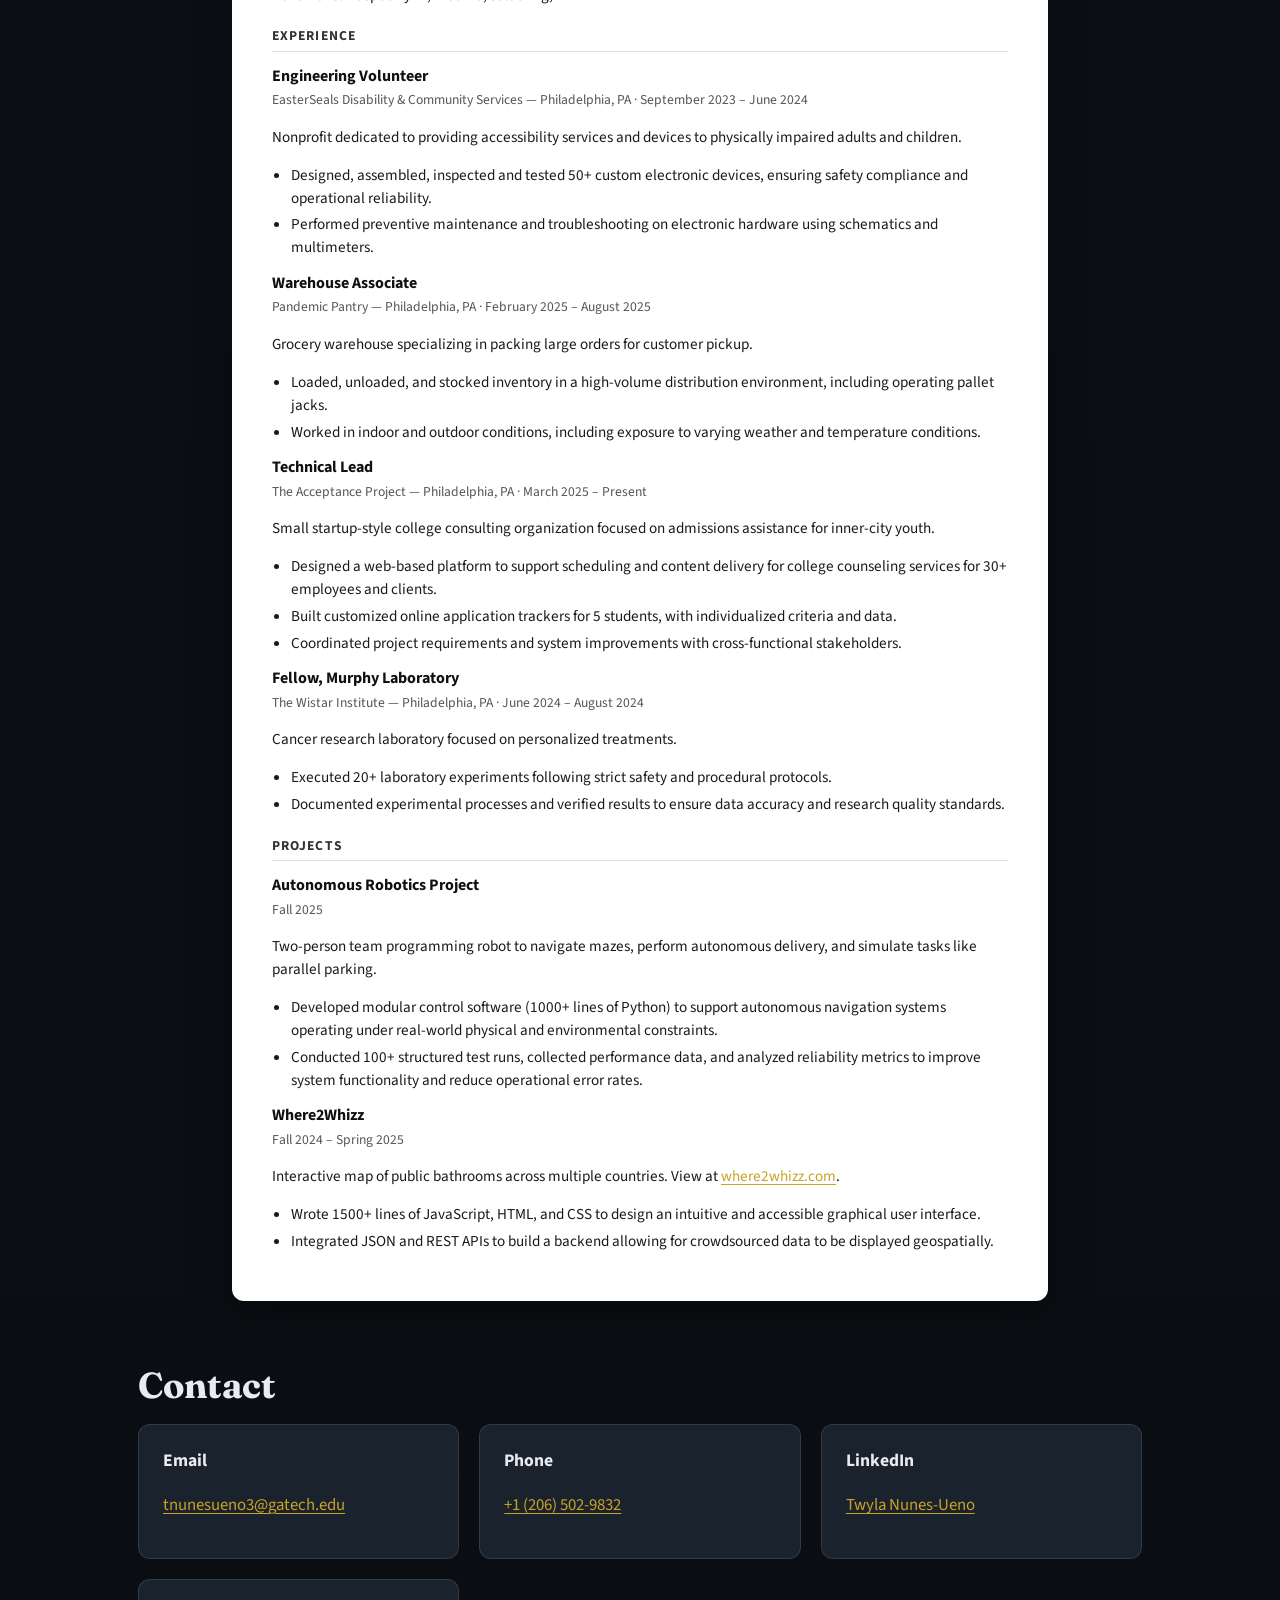
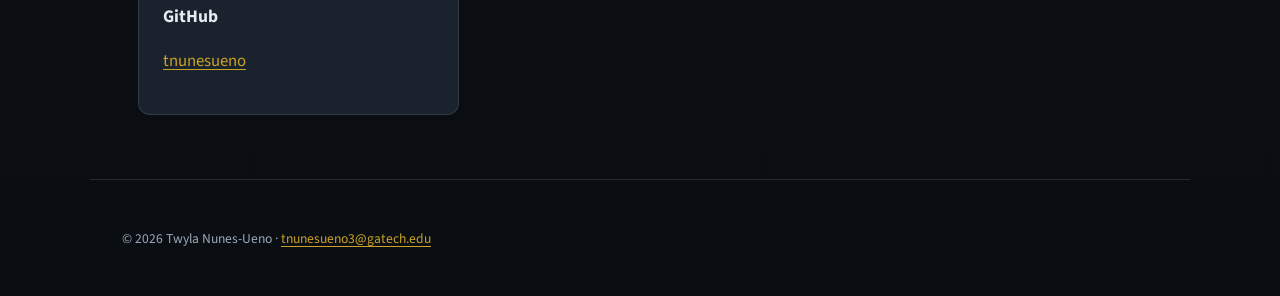
==== commit aac79b15: "killing em dashes" ====
--- a/index.html
+++ b/index.html
@@ -46,7 +46,7 @@
           <h1> I'm Twyla, an <span class="hero-highlight">Electrical Engineering</span> student at Georgia Tech.</h1>
           <br>
           <p class="lead">
-            I'm interested in creating technology that is inclusive, user-centered, and impactful—whether through web applications, assistive devices, or data-driven tools.
+            I'm interested in creating technology that is inclusive, user-centered, and impactful; whether through web applications, assistive devices, or data-driven tools.
           </p>
           <div class="hero-actions">
             <a class="hero-button" href="#projects">View projects</a>
@@ -71,7 +71,7 @@
 
           <h2>My Story</h2>
           <p>
-            My interest in assistive technology started when I had the opportunity to work with individuals who relied on custom-built devices in their daily lives. While volunteering with EasterSeals Disability & Community Services, I helped design, assemble, and test assistive electronic devices for people with physical disabilities. Seeing those devices move from schematics and components to tools that supported real independence changed how I thought about engineering. It showed me that thoughtful design isn't just technical — it's deeply human.
+            My interest in assistive technology started when I had the opportunity to work with individuals who relied on custom-built devices in their daily lives. While volunteering with EasterSeals Disability & Community Services, I helped design, assemble, and test assistive electronic devices for people with physical disabilities. Seeing those devices move from schematics and components to tools that supported real independence changed how I thought about engineering. It showed me that thoughtful design isn't just technical, it's deeply human.
           </p>
           <p>
             Since then, I've been drawn to hands-on engineering work that blends design, testing, and problem-solving. I've contributed to research and development efforts designing diagnostic tests in an industry lab environment, built autonomous robotics systems that required careful iteration and real-world testing, and developed technical projects that strengthened my skills in CAD modeling, electronics, and system integration. Across each experience, I've learned that the best engineering solutions come from persistence, precision, and a willingness to keep improving a design until it works reliably.
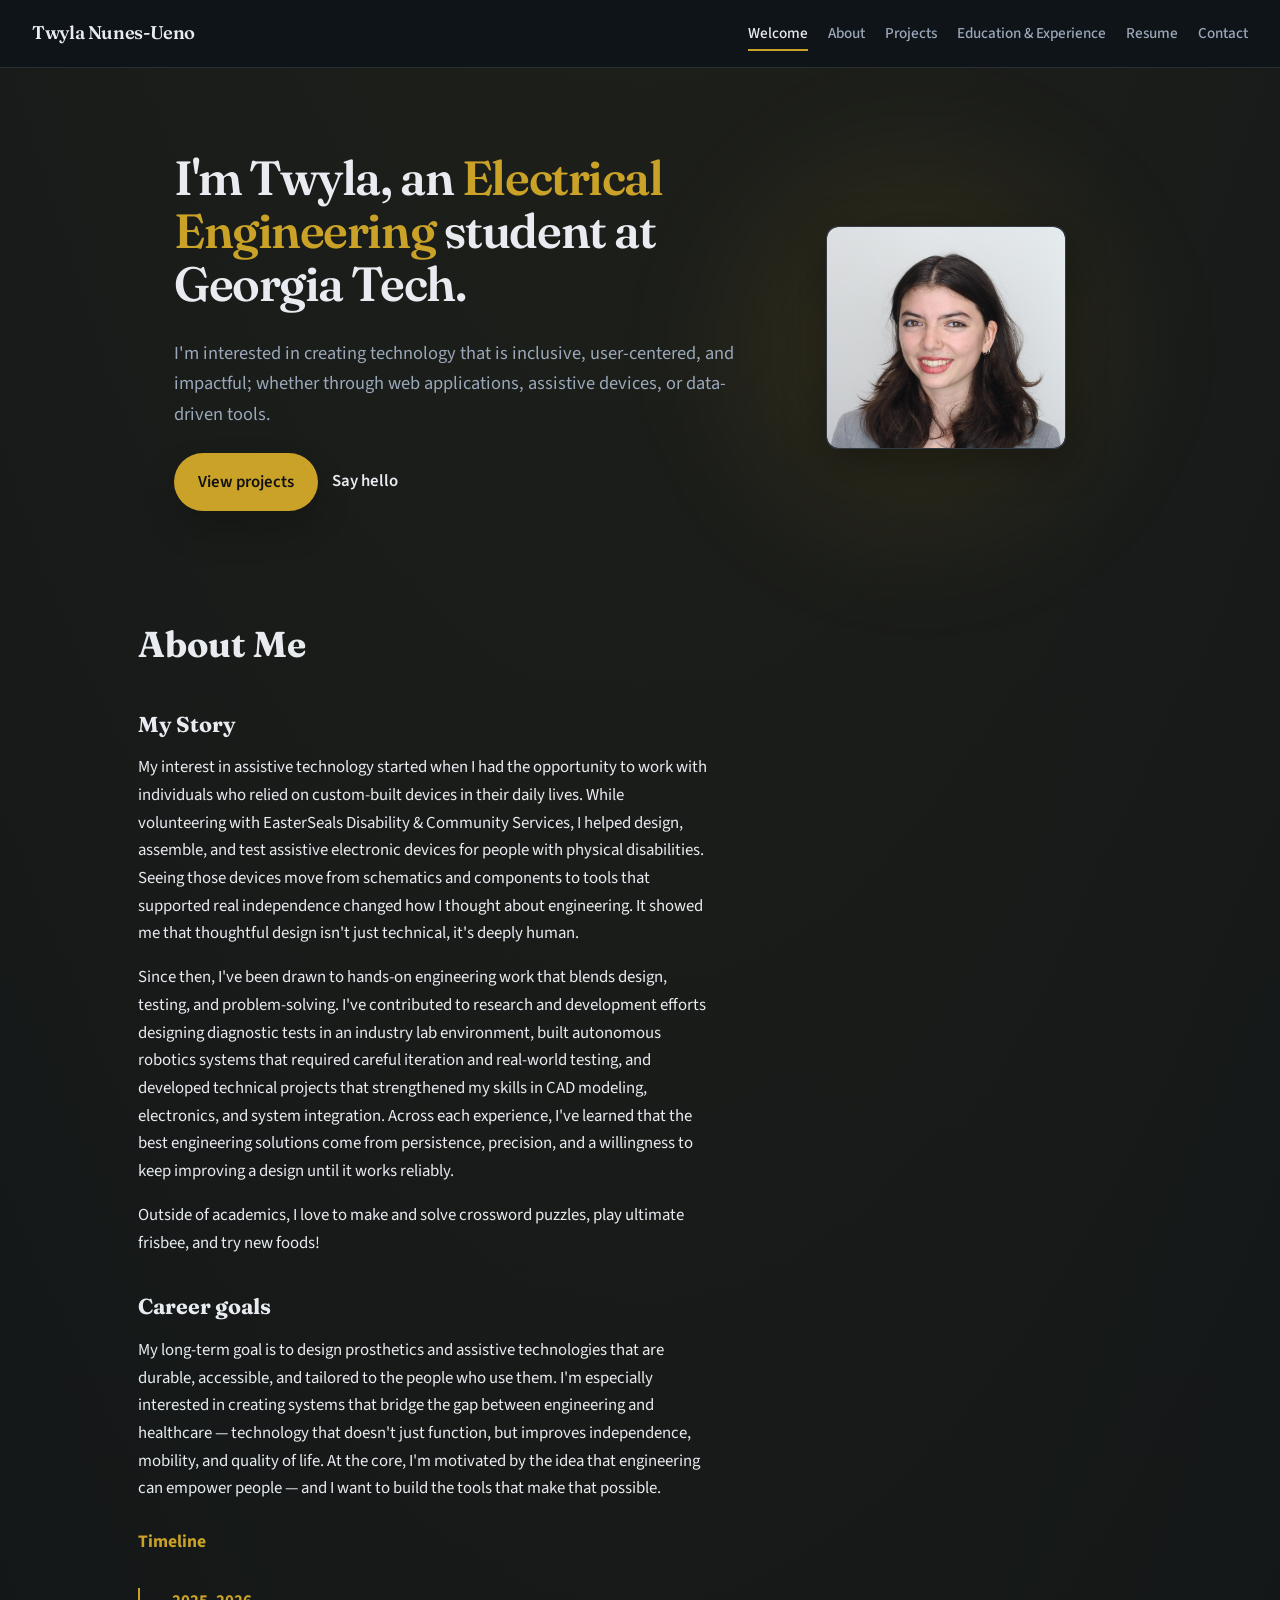
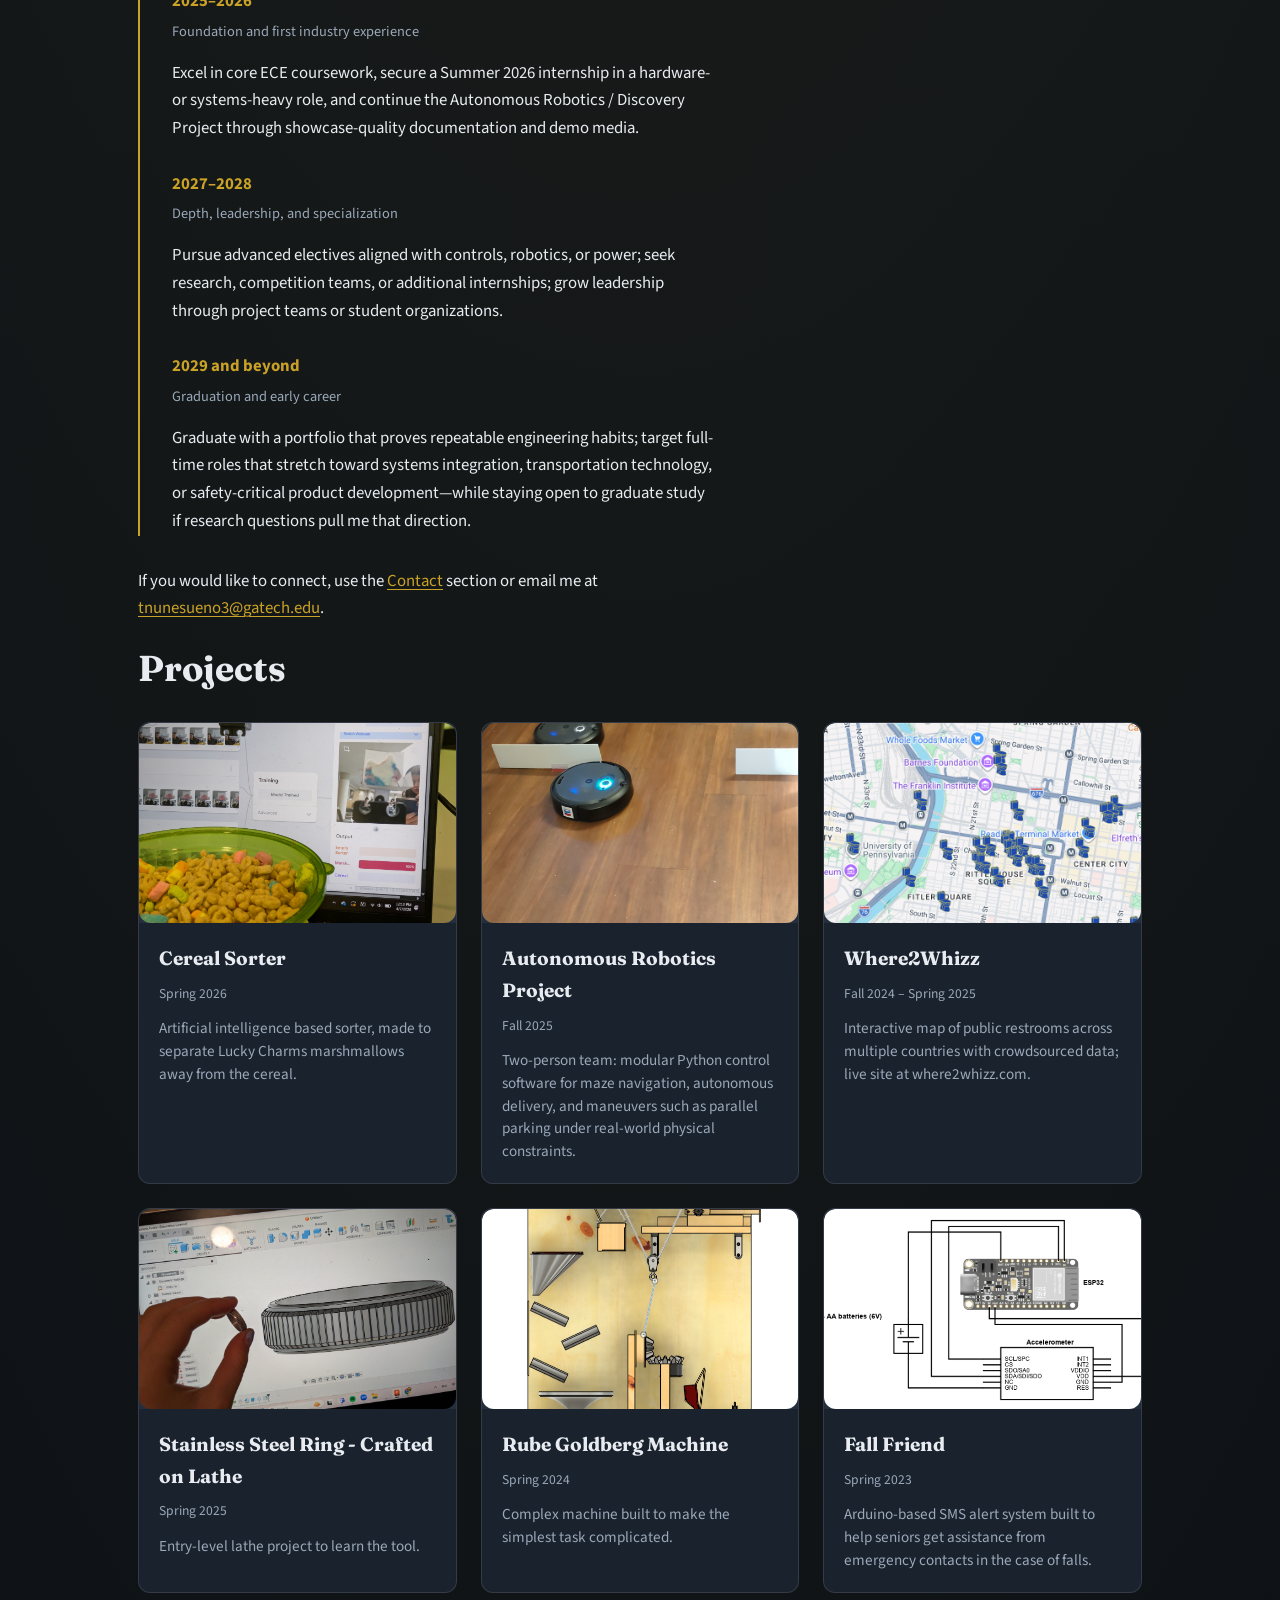
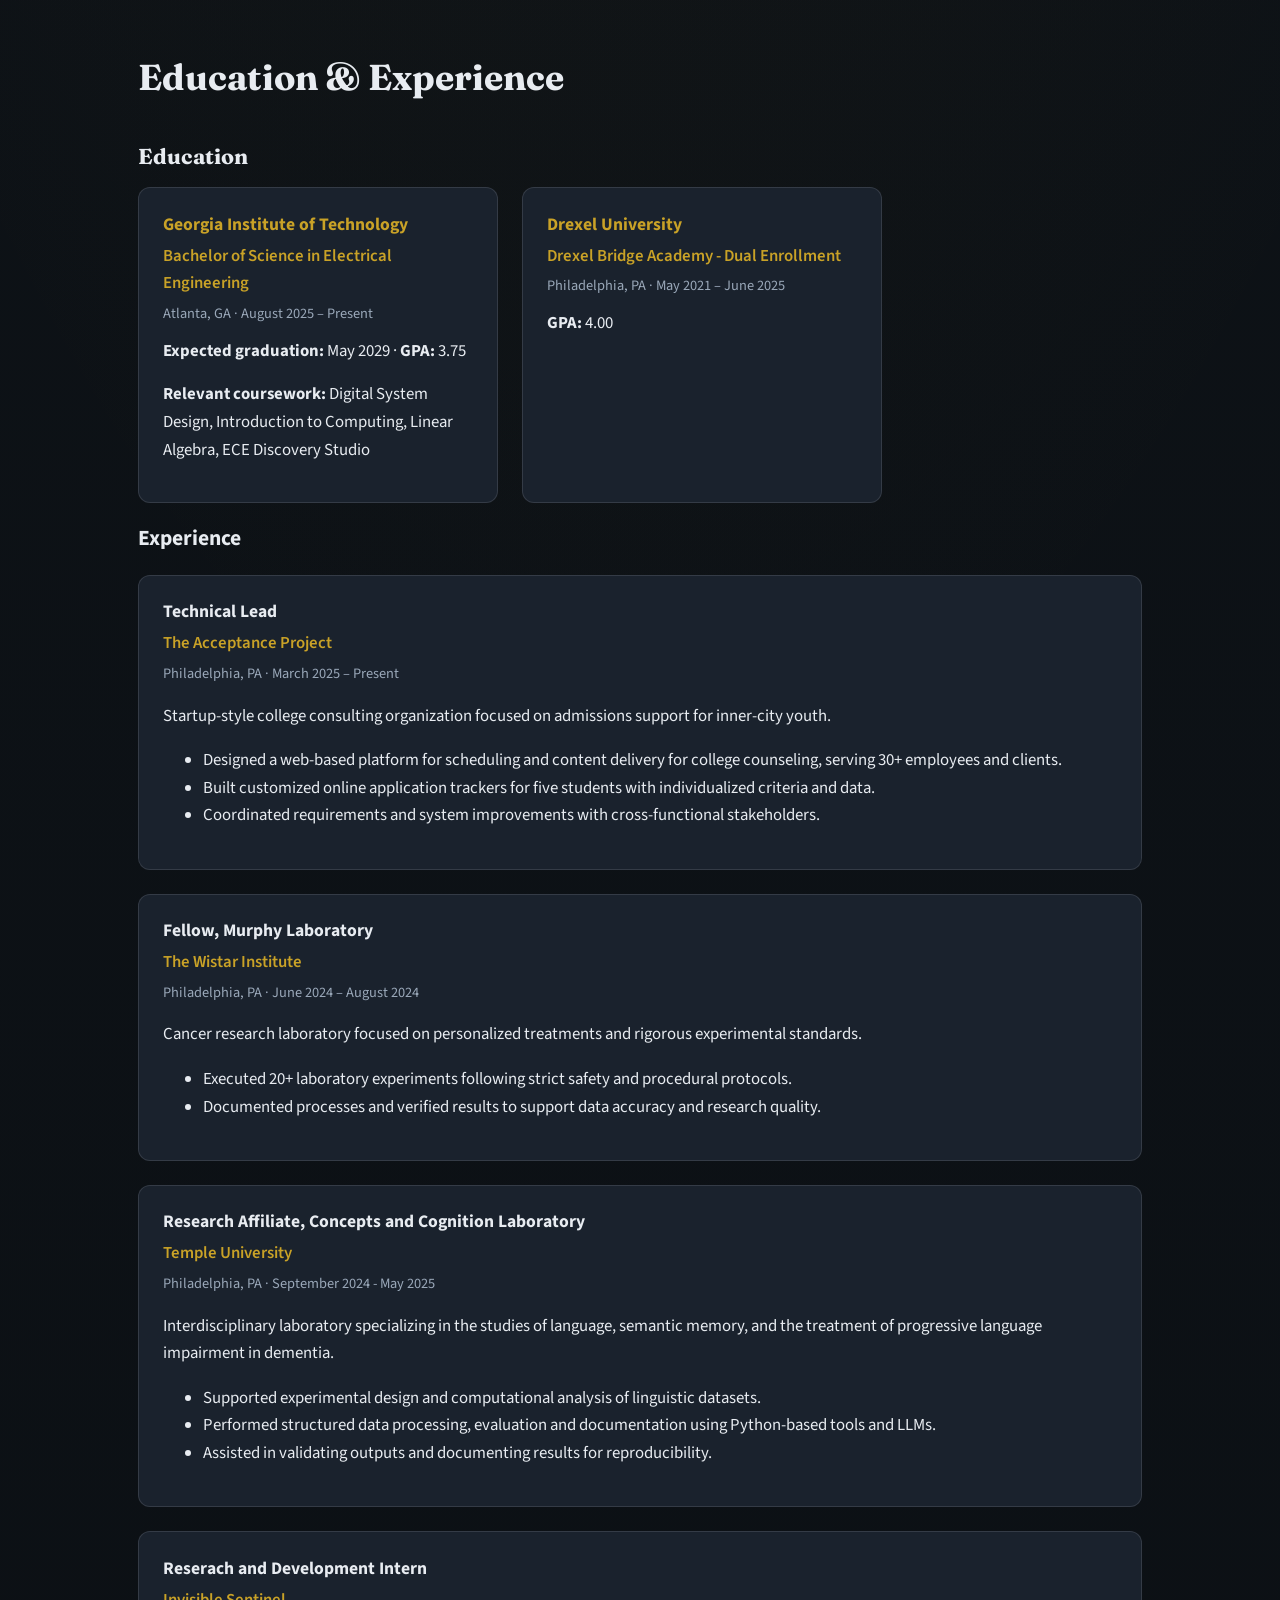
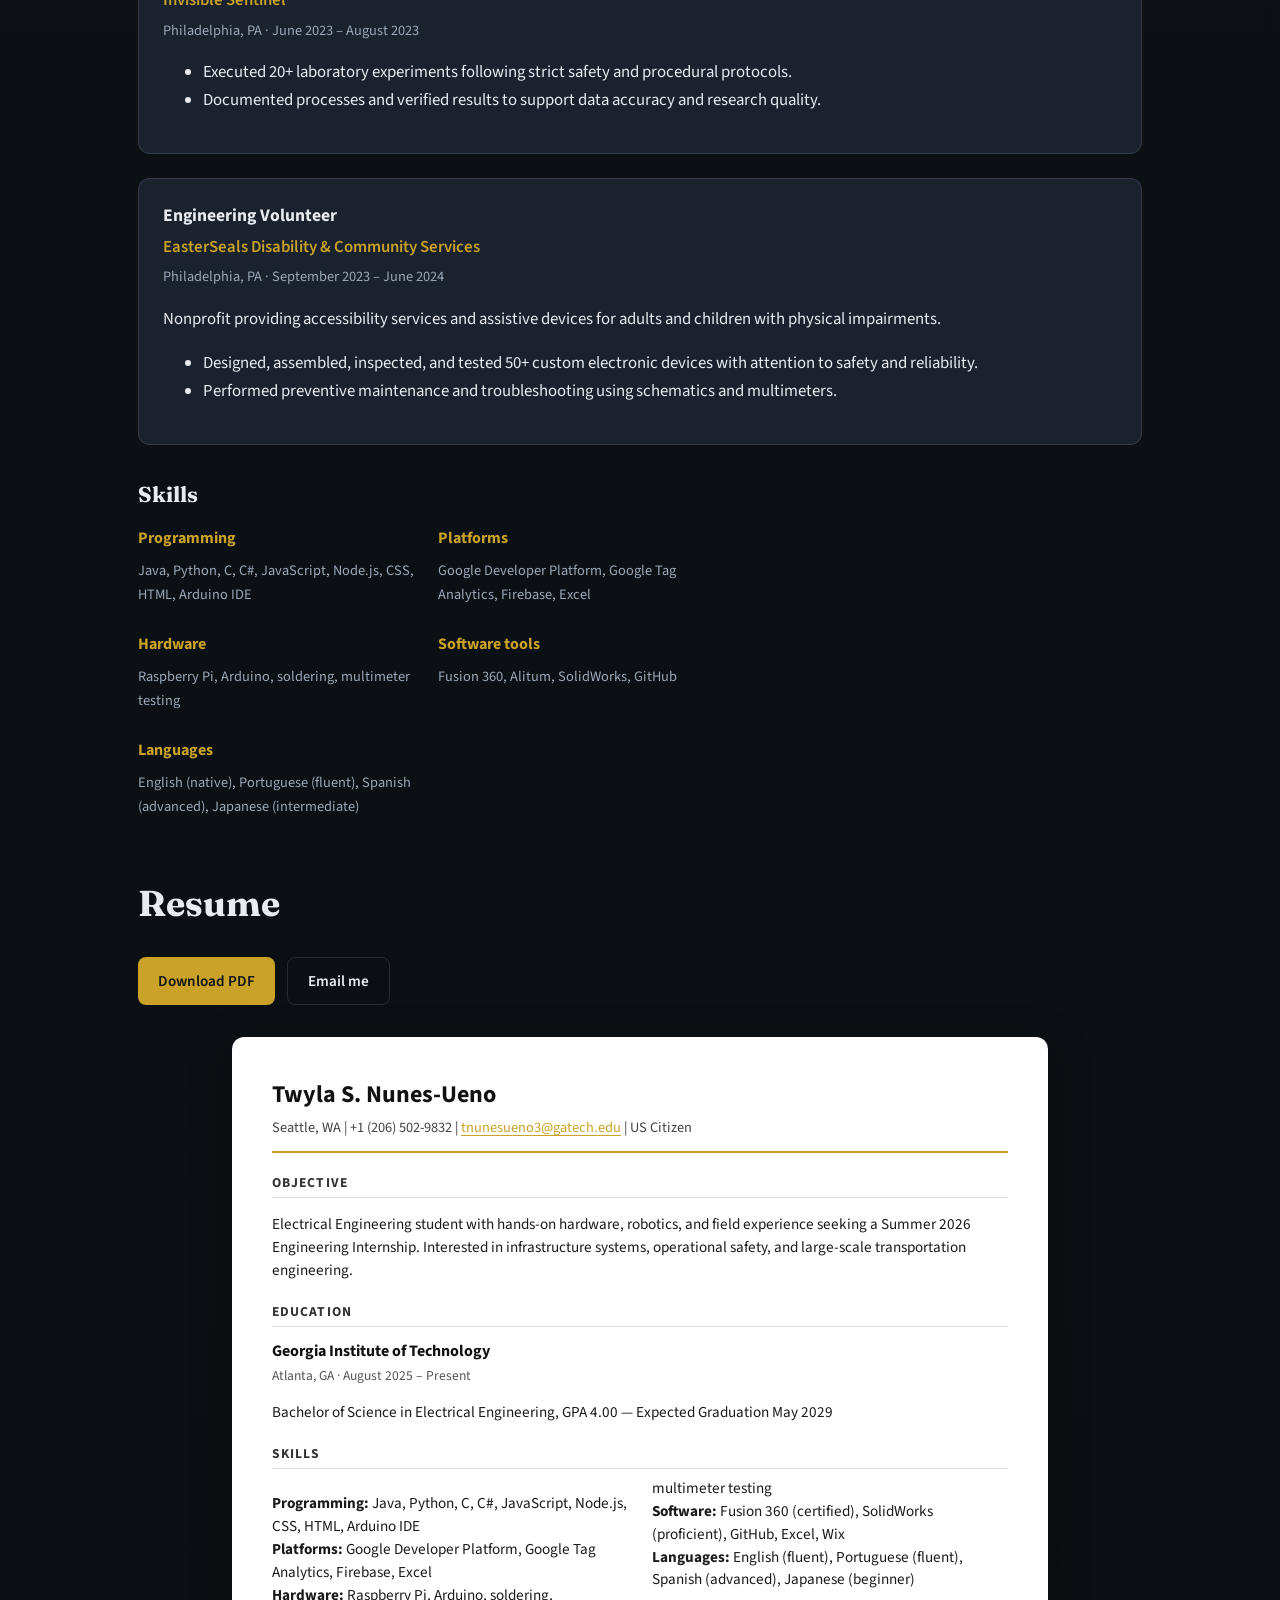
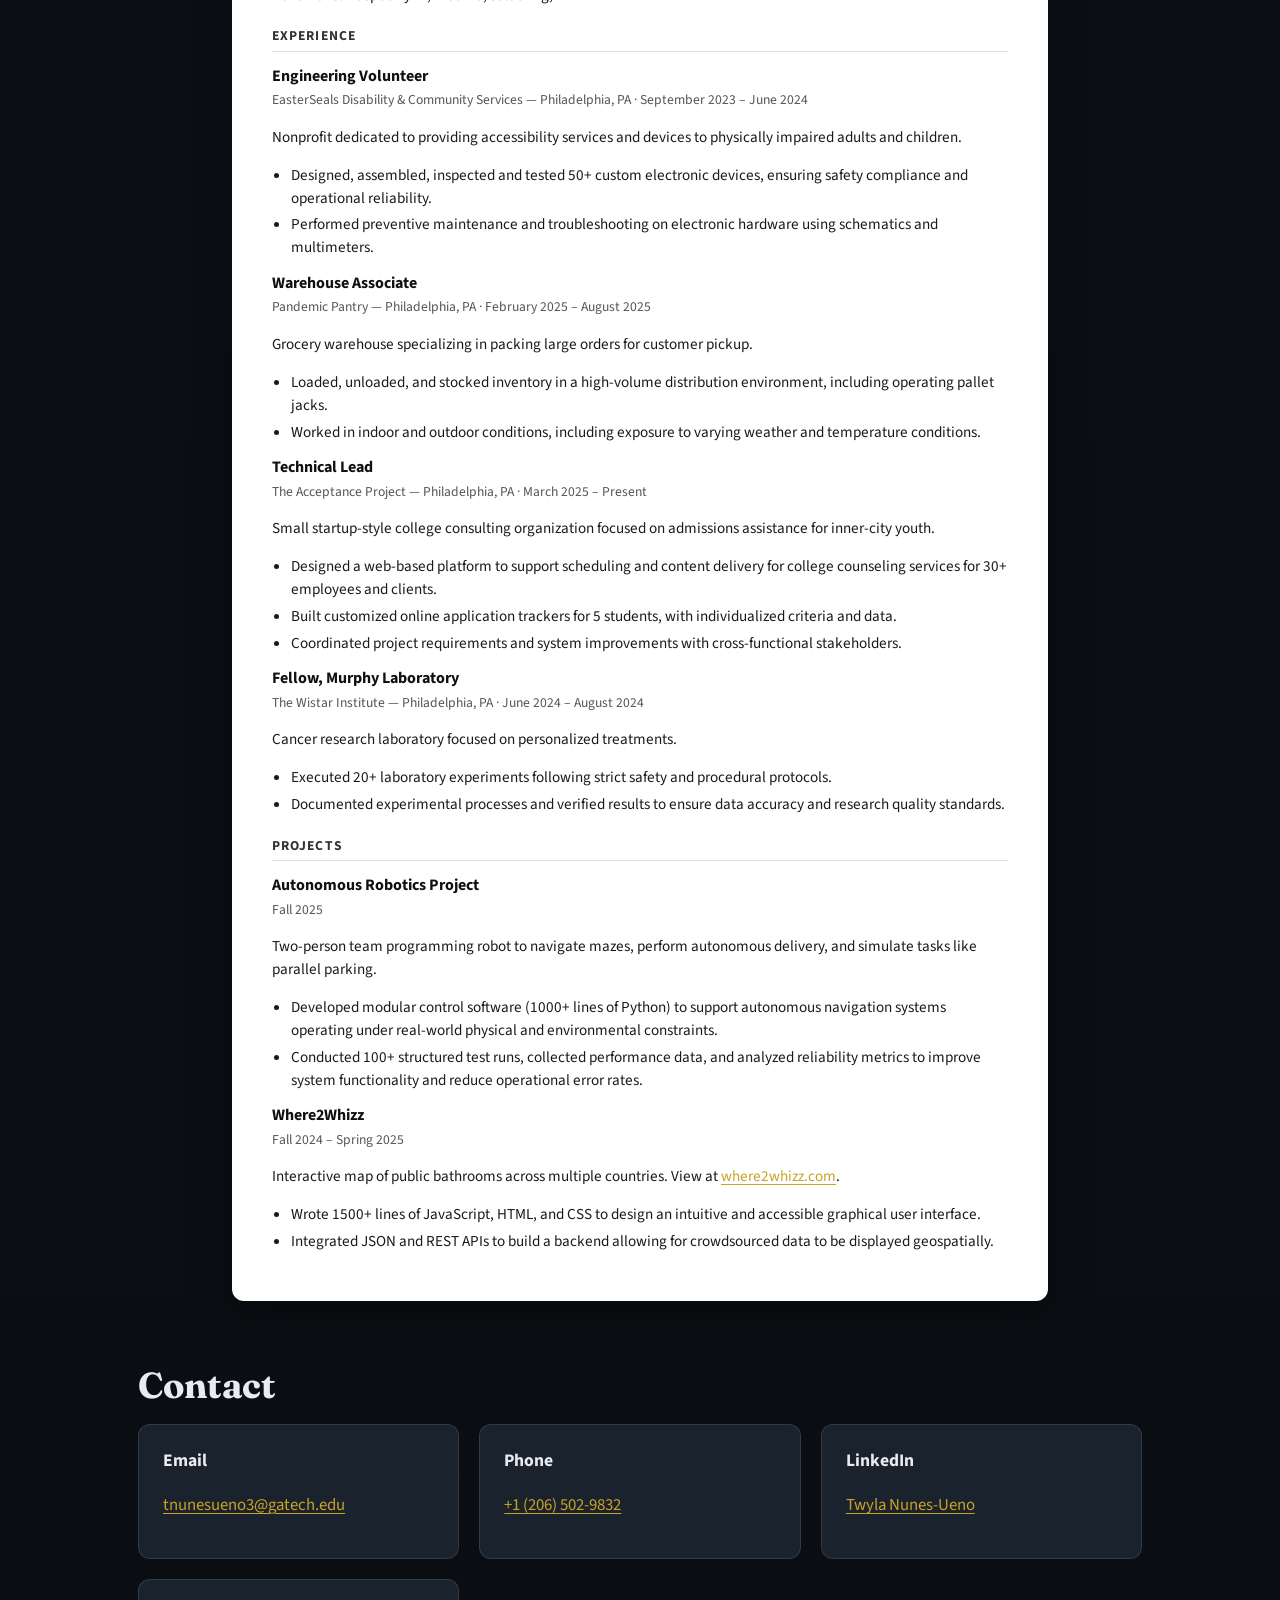
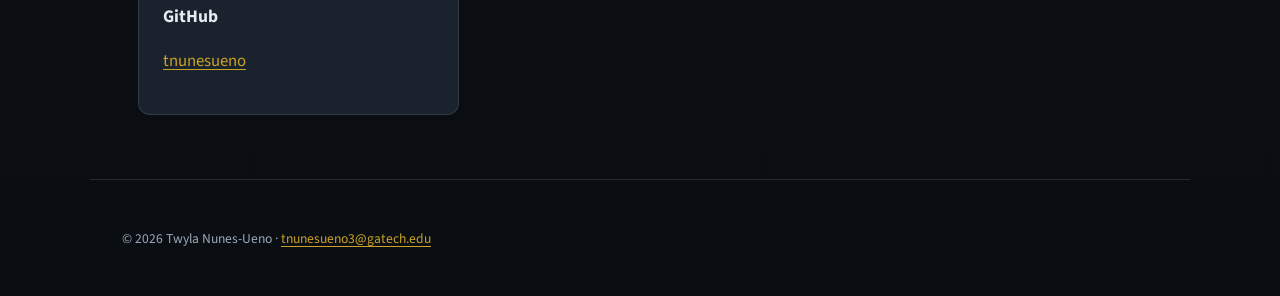
==== commit efe8b7c9: "pushh" ====
--- a/index.html
+++ b/index.html
@@ -203,11 +203,11 @@
             </div>
             <div class="skill-category">
               <h3>Software tools</h3>
-              <p>Fusion 360 (certified), SolidWorks (proficient), GitHub</p>
+              <p>Fusion 360, Alitum, SolidWorks, GitHub</p>
             </div>
             <div class="skill-category">
               <h3>Languages</h3>
-              <p>English, Portuguese, Spanish, Japanese (see resume for proficiency levels)</p>
+              <p>English (native), Portuguese (fluent), Spanish (advanced), Japanese (intermediate) </p>
             </div>
           </div>
         </section>
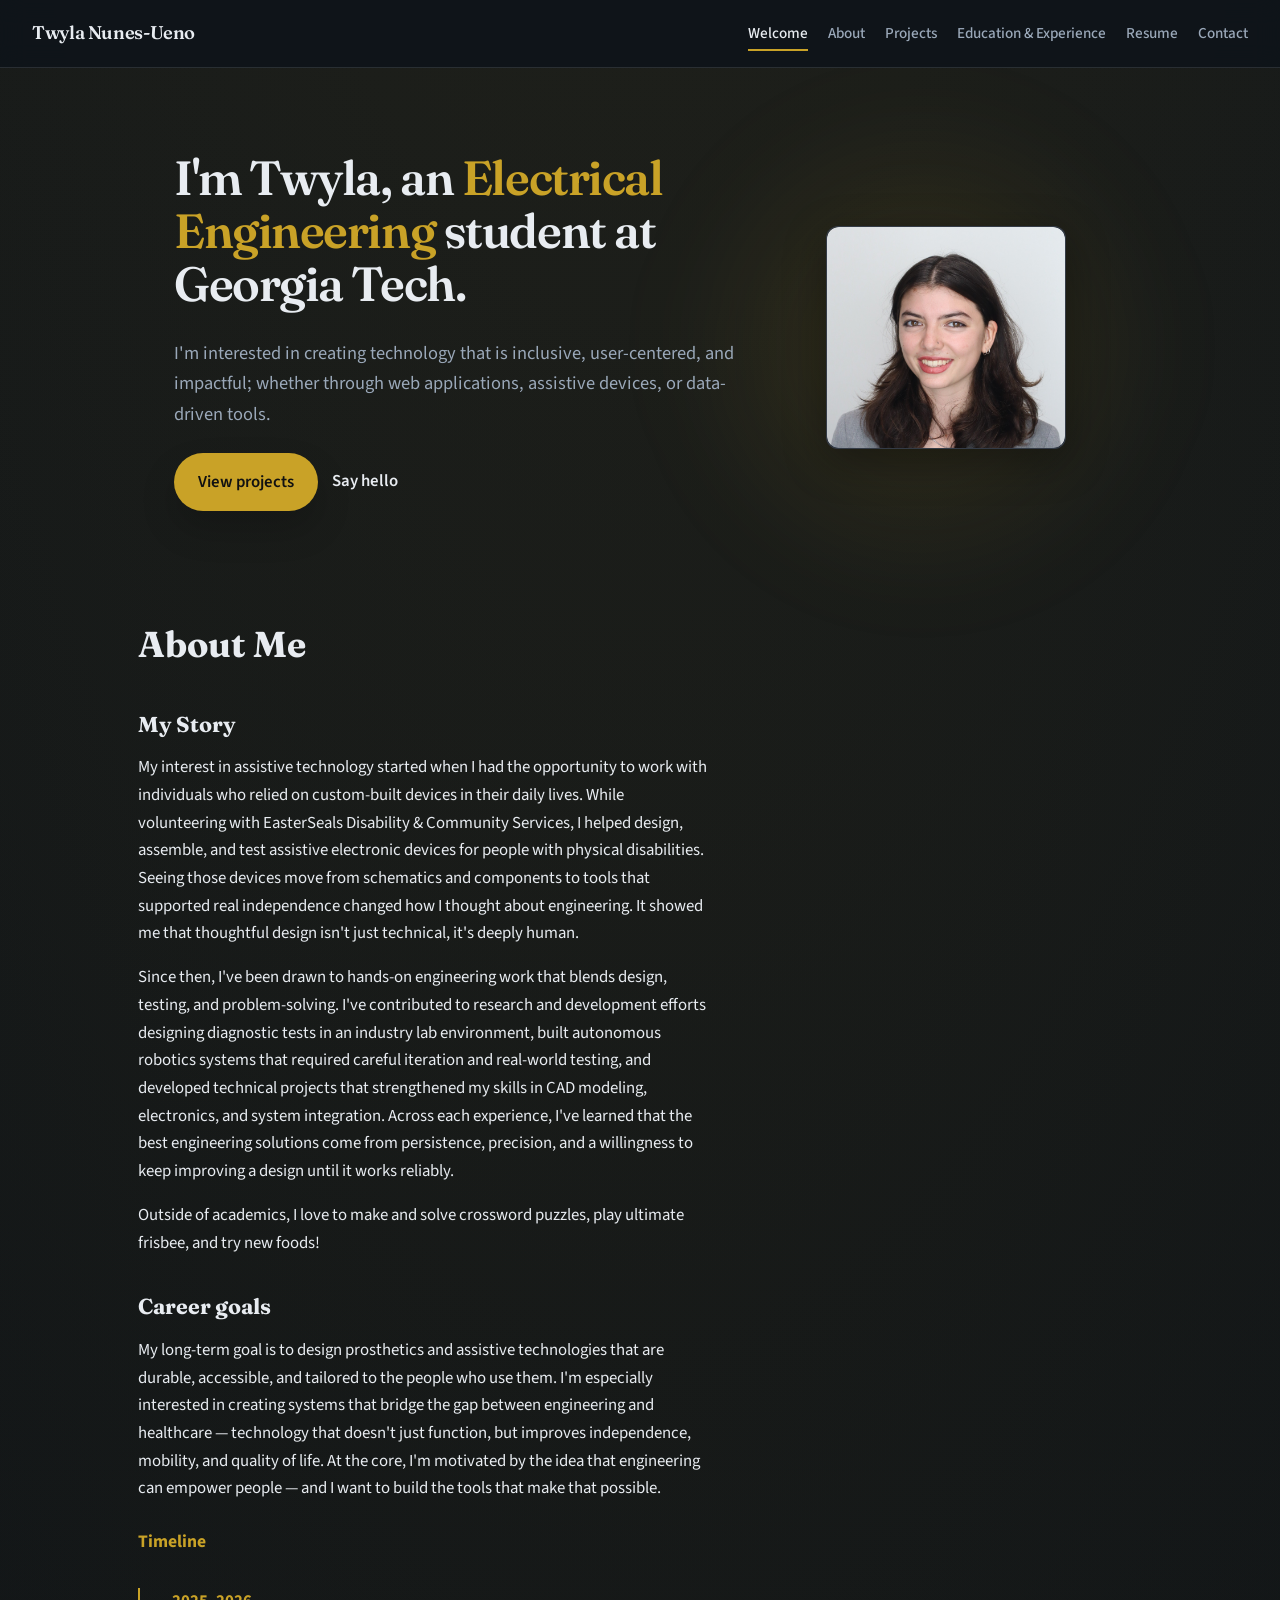
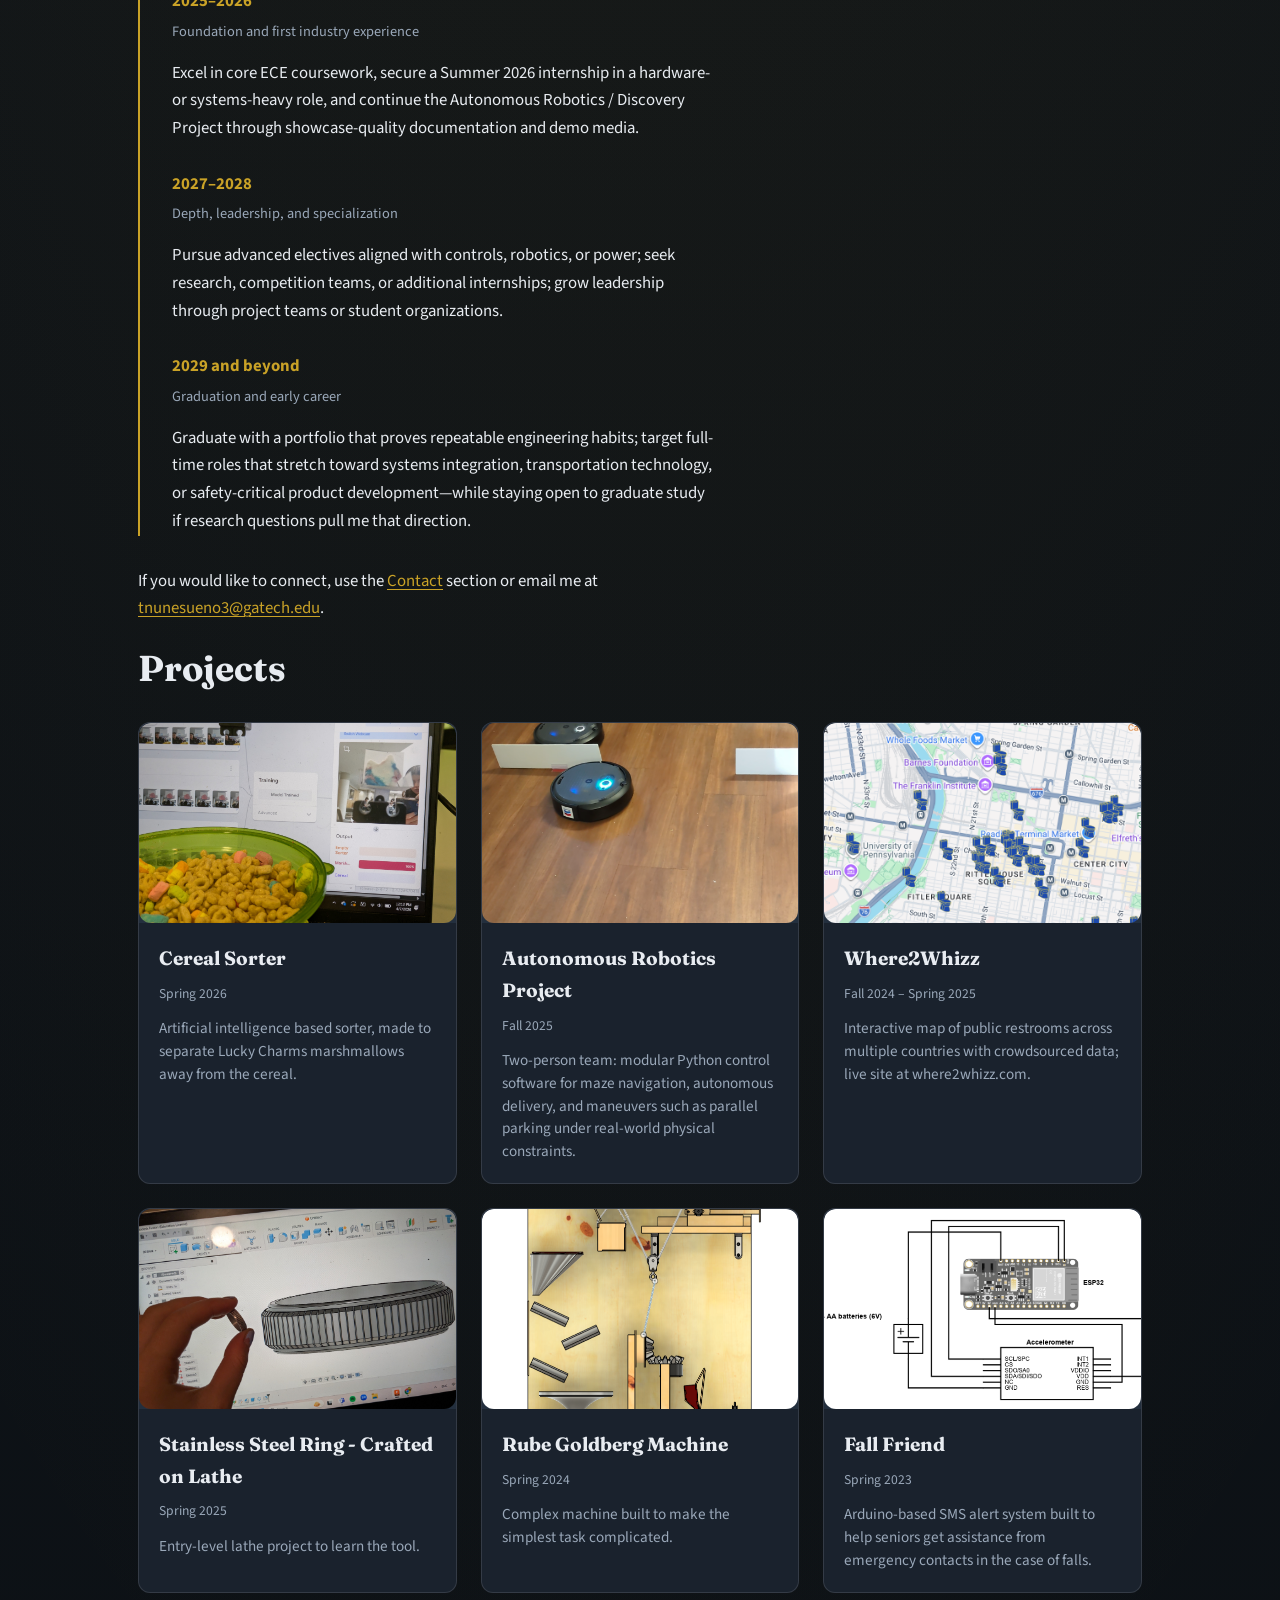
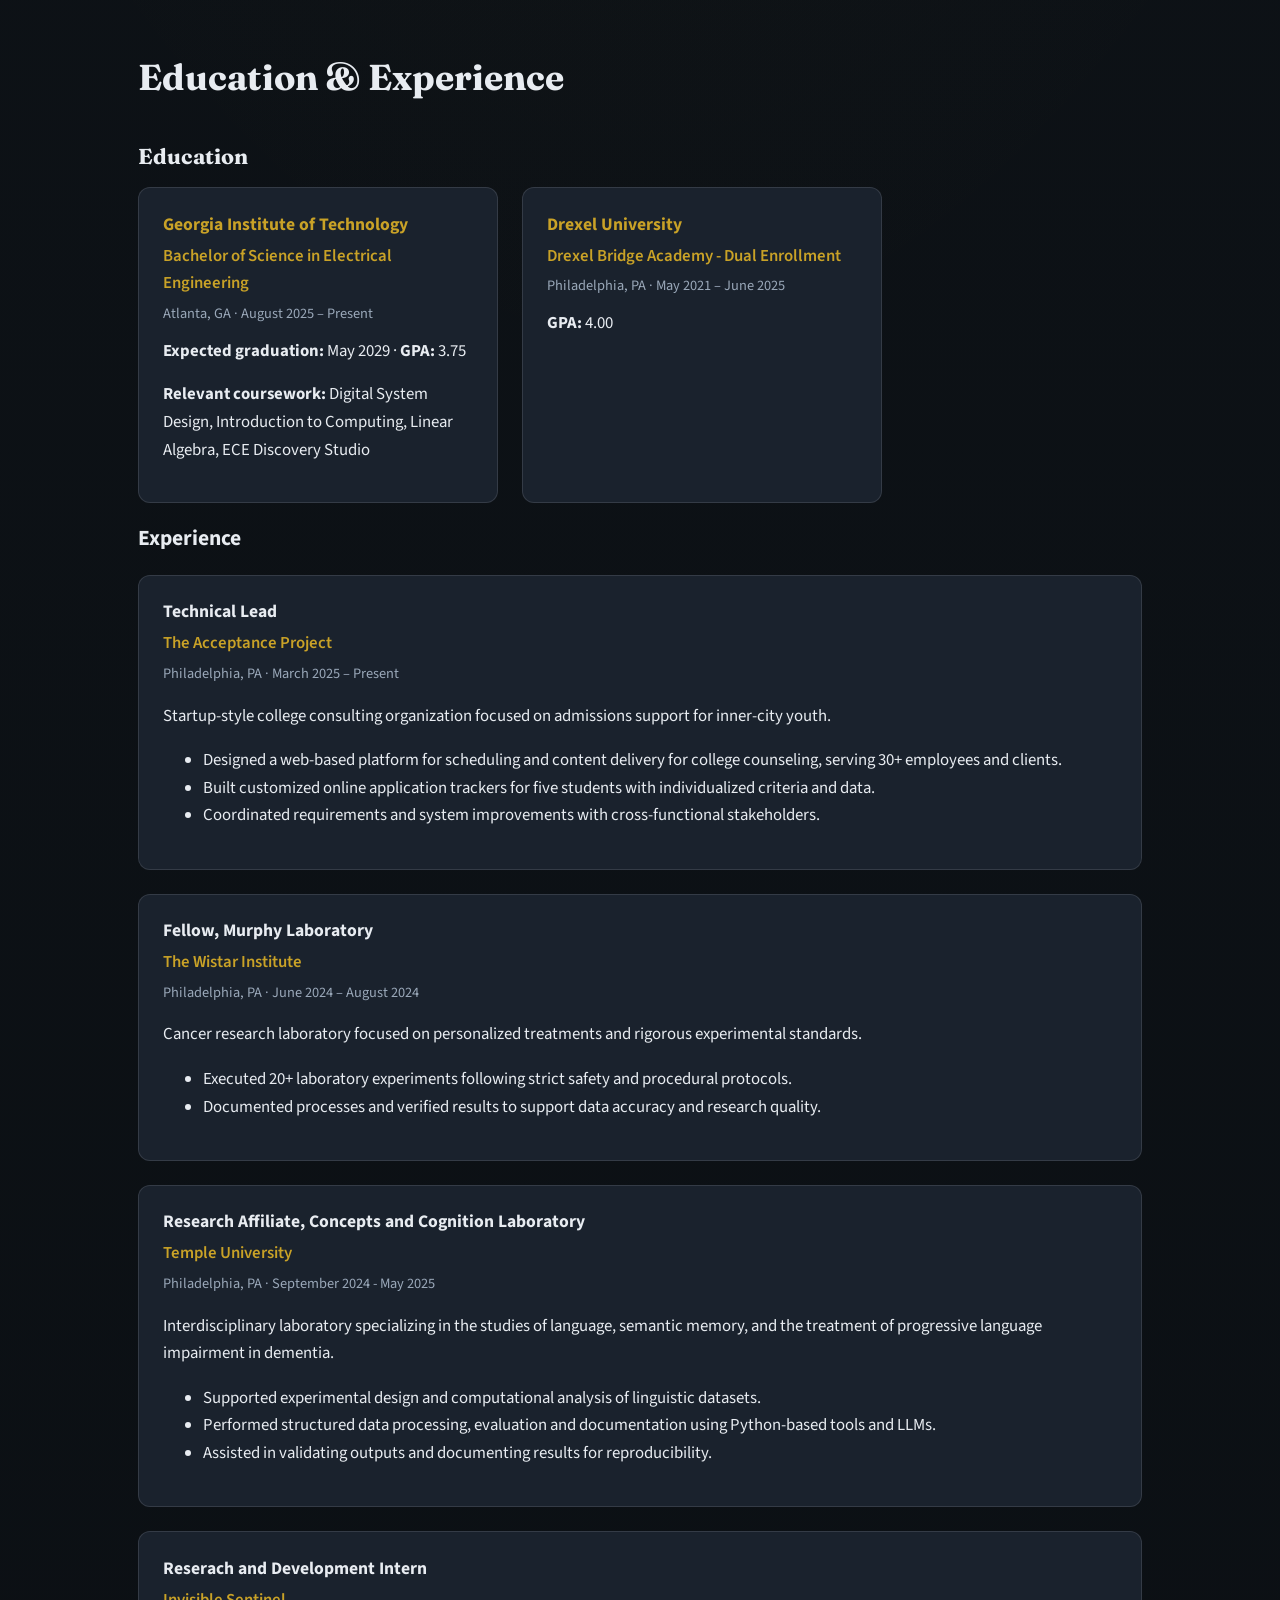
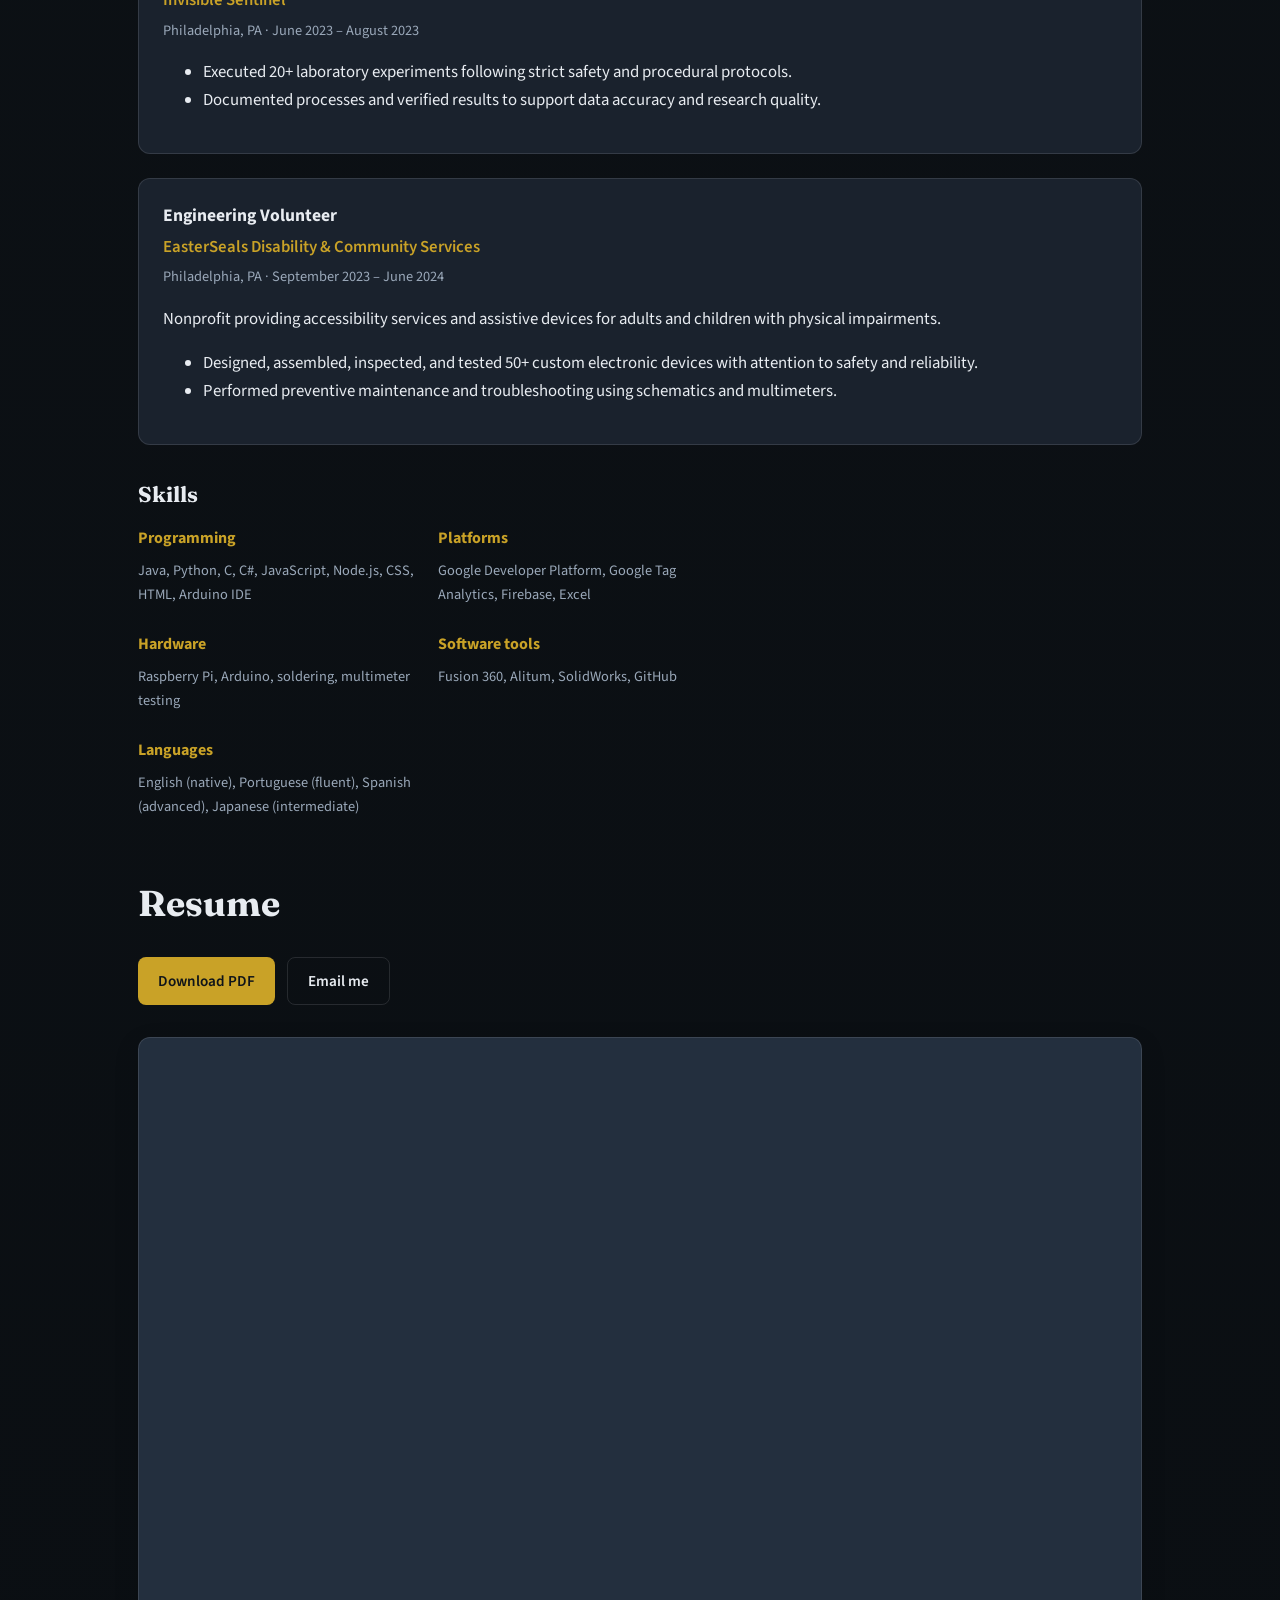
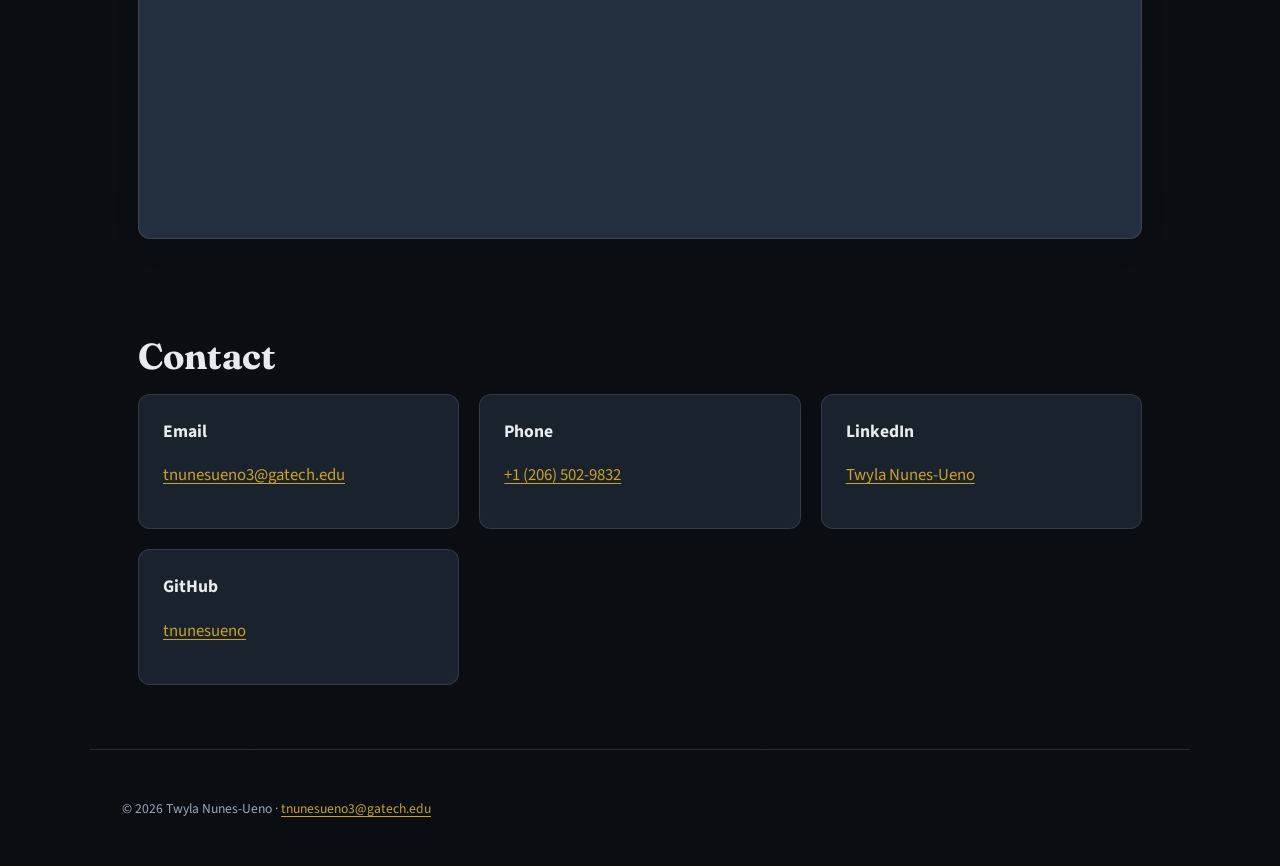
==== commit f9b3eaee: "new resume" ====
--- a/index.html
+++ b/index.html
@@ -231,167 +231,15 @@
           >
         </div>
 
-        <article class="resume-sheet" aria-label="Resume content">
-          <h1>Twyla S. Nunes-Ueno</h1>
-          <p class="contact-line">
-            Seattle, WA | +1 (206) 502-9832 |
-            <a href="mailto:tnunesueno3@gatech.edu">tnunesueno3@gatech.edu</a> |
-            US Citizen
-          </p>
-
-          <h2>Objective</h2>
-          <p>
-            Electrical Engineering student with hands-on hardware, robotics, and
-            field experience seeking a Summer 2026 Engineering Internship.
-            Interested in infrastructure systems, operational safety, and
-            large-scale transportation engineering.
-          </p>
-
-          <h2>Education</h2>
-          <h3>Georgia Institute of Technology</h3>
-          <p class="resume-meta">Atlanta, GA · August 2025 – Present</p>
-          <p>
-            Bachelor of Science in Electrical Engineering, GPA 4.00 — Expected
-            Graduation May 2029
-          </p>
-
-          <h2>Skills</h2>
-          <div class="skills-block">
-            <p>
-              <strong>Programming:</strong> Java, Python, C, C#, JavaScript,
-              Node.js, CSS, HTML, Arduino IDE<br />
-              <strong>Platforms:</strong> Google Developer Platform, Google Tag
-              Analytics, Firebase, Excel<br />
-              <strong>Hardware:</strong> Raspberry Pi, Arduino, soldering,
-              multimeter testing<br />
-              <strong>Software:</strong> Fusion 360 (certified), SolidWorks
-              (proficient), GitHub, Excel, Wix<br />
-              <strong>Languages:</strong> English (fluent), Portuguese (fluent),
-              Spanish (advanced), Japanese (beginner)
-            </p>
-          </div>
-
-          <h2>Experience</h2>
-          <h3>Engineering Volunteer</h3>
-          <p class="resume-meta">
-            EasterSeals Disability &amp; Community Services — Philadelphia, PA ·
-            September 2023 – June 2024
-          </p>
-          <p>
-            Nonprofit dedicated to providing accessibility services and devices to
-            physically impaired adults and children.
-          </p>
-          <ul>
-            <li>
-              Designed, assembled, inspected and tested 50+ custom electronic
-              devices, ensuring safety compliance and operational reliability.
-            </li>
-            <li>
-              Performed preventive maintenance and troubleshooting on electronic
-              hardware using schematics and multimeters.
-            </li>
-          </ul>
-
-          <h3>Warehouse Associate</h3>
-          <p class="resume-meta">
-            Pandemic Pantry — Philadelphia, PA · February 2025 – August 2025
-          </p>
-          <p>
-            Grocery warehouse specializing in packing large orders for customer
-            pickup.
-          </p>
-          <ul>
-            <li>
-              Loaded, unloaded, and stocked inventory in a high-volume distribution
-              environment, including operating pallet jacks.
-            </li>
-            <li>
-              Worked in indoor and outdoor conditions, including exposure to
-              varying weather and temperature conditions.
-            </li>
-          </ul>
-
-          <h3>Technical Lead</h3>
-          <p class="resume-meta">
-            The Acceptance Project — Philadelphia, PA · March 2025 – Present
-          </p>
-          <p>
-            Small startup-style college consulting organization focused on
-            admissions assistance for inner-city youth.
-          </p>
-          <ul>
-            <li>
-              Designed a web-based platform to support scheduling and content
-              delivery for college counseling services for 30+ employees and
-              clients.
-            </li>
-            <li>
-              Built customized online application trackers for 5 students, with
-              individualized criteria and data.
-            </li>
-            <li>
-              Coordinated project requirements and system improvements with
-              cross-functional stakeholders.
-            </li>
-          </ul>
-
-          <h3>Fellow, Murphy Laboratory</h3>
-          <p class="resume-meta">
-            The Wistar Institute — Philadelphia, PA · June 2024 – August 2024
-          </p>
-          <p>
-            Cancer research laboratory focused on personalized treatments.
-          </p>
-          <ul>
-            <li>
-              Executed 20+ laboratory experiments following strict safety and
-              procedural protocols.
-            </li>
-            <li>
-              Documented experimental processes and verified results to ensure
-              data accuracy and research quality standards.
-            </li>
-          </ul>
-
-          <h2>Projects</h2>
-          <h3>Autonomous Robotics Project</h3>
-          <p class="resume-meta">Fall 2025</p>
-          <p>
-            Two-person team programming robot to navigate mazes, perform
-            autonomous delivery, and simulate tasks like parallel parking.
-          </p>
-          <ul>
-            <li>
-              Developed modular control software (1000+ lines of Python) to
-              support autonomous navigation systems operating under real-world
-              physical and environmental constraints.
-            </li>
-            <li>
-              Conducted 100+ structured test runs, collected performance data,
-              and analyzed reliability metrics to improve system functionality and
-              reduce operational error rates.
-            </li>
-          </ul>
-
-          <h3>Where2Whizz</h3>
-          <p class="resume-meta">Fall 2024 – Spring 2025</p>
-          <p>
-            Interactive map of public bathrooms across multiple countries. View at
-            <a href="https://where2whizz.com" target="_blank" rel="noopener noreferrer"
-              >where2whizz.com</a
-            >.
-          </p>
-          <ul>
-            <li>
-              Wrote 1500+ lines of JavaScript, HTML, and CSS to design an
-              intuitive and accessible graphical user interface.
-            </li>
-            <li>
-              Integrated JSON and REST APIs to build a backend allowing for
-              crowdsourced data to be displayed geospatially.
-            </li>
-          </ul>
-        </article>
+        <div class="resume-viewer">
+          <iframe
+            src="assets\Twyla Nunes-Ueno Resume 5.23.pdf"
+            title="Twyla Nunes-Ueno Resume"
+            width="100%"
+            height="800"
+            frameborder="0"
+          ></iframe>
+        </div>
       </section>
 
       <!-- CONTACT SECTION -->
--- a/css/styles.css
+++ b/css/styles.css
@@ -663,6 +663,22 @@
   margin: 1.5rem 0 2rem;
 }
 
+.resume-viewer {
+  width: 100%;
+  max-width: 100%;
+  border: 1px solid var(--border);
+  border-radius: var(--radius);
+  overflow: hidden;
+  background: var(--surface);
+  margin-bottom: 2rem;
+  box-shadow: 0 8px 24px rgba(0, 0, 0, 0.15);
+}
+
+.resume-viewer iframe {
+  display: block;
+  width: 100%;
+}
+
 .btn {
   display: inline-flex;
   align-items: center;
